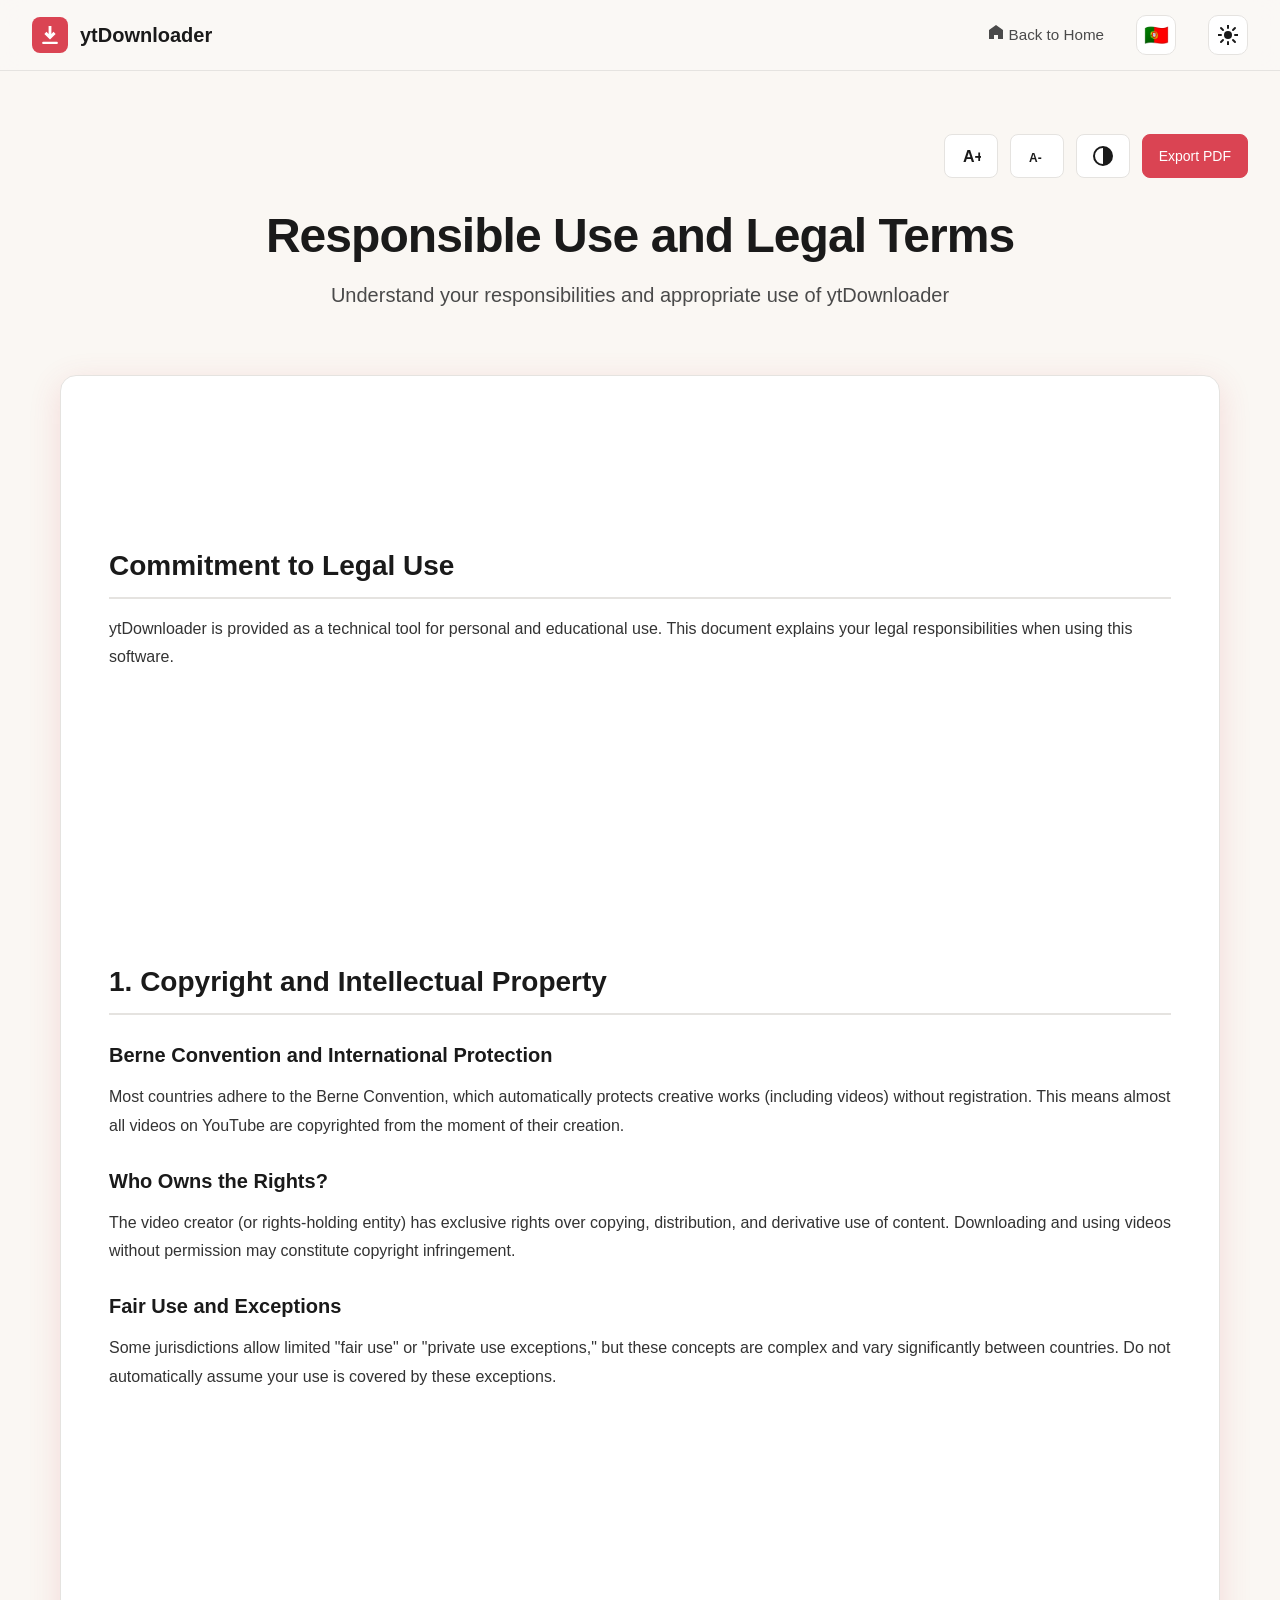
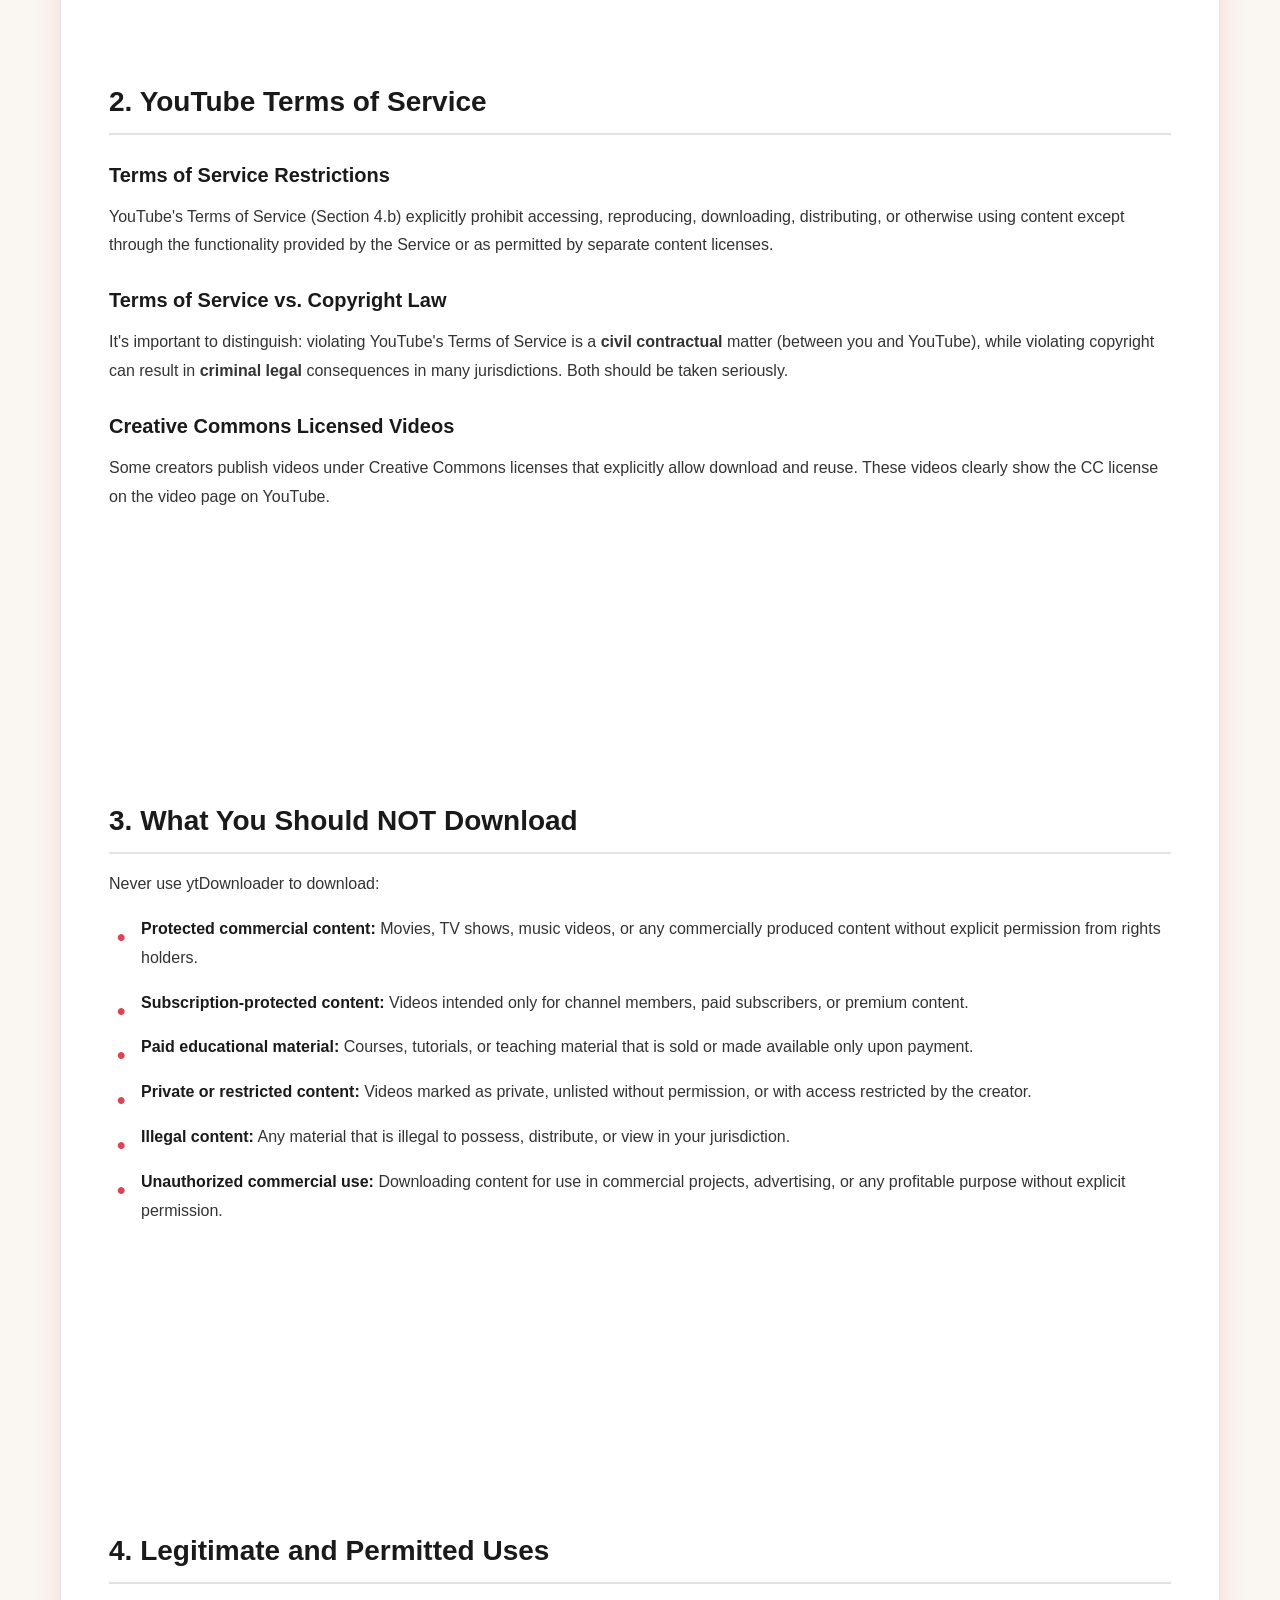
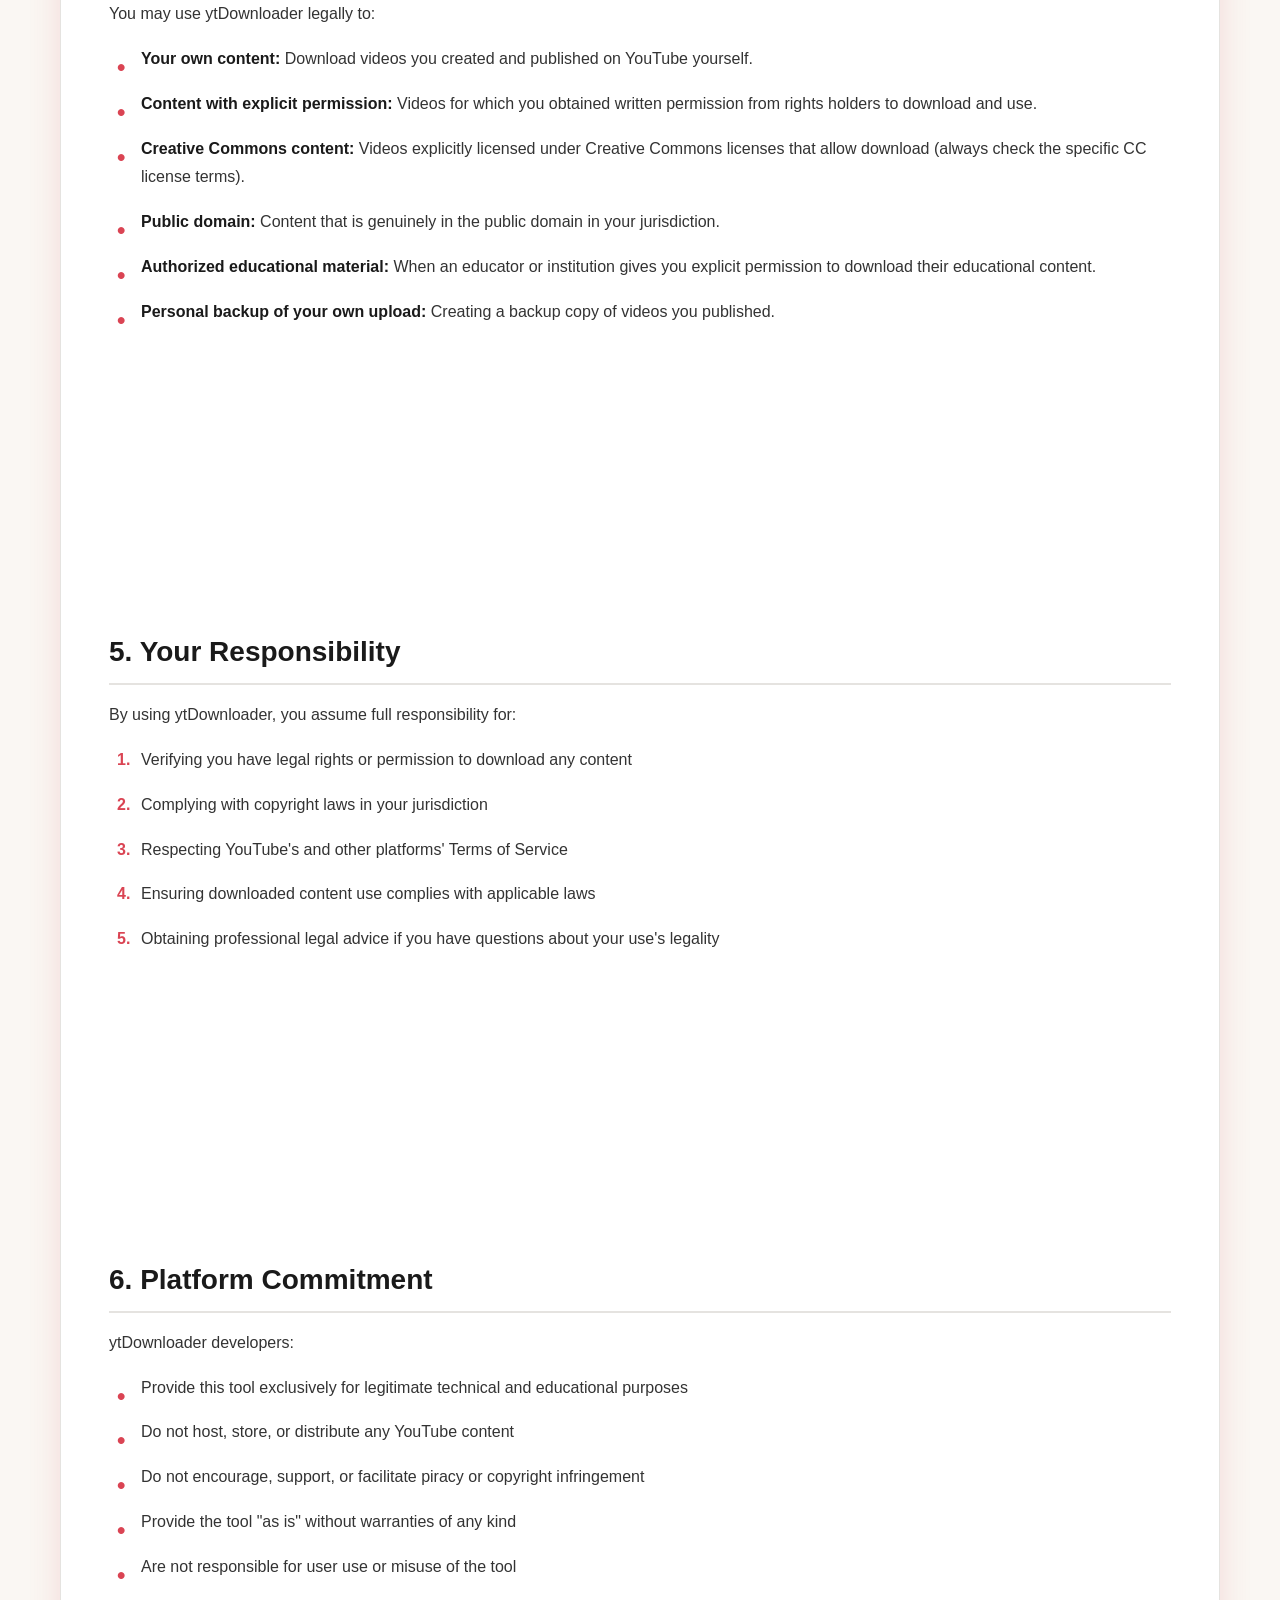
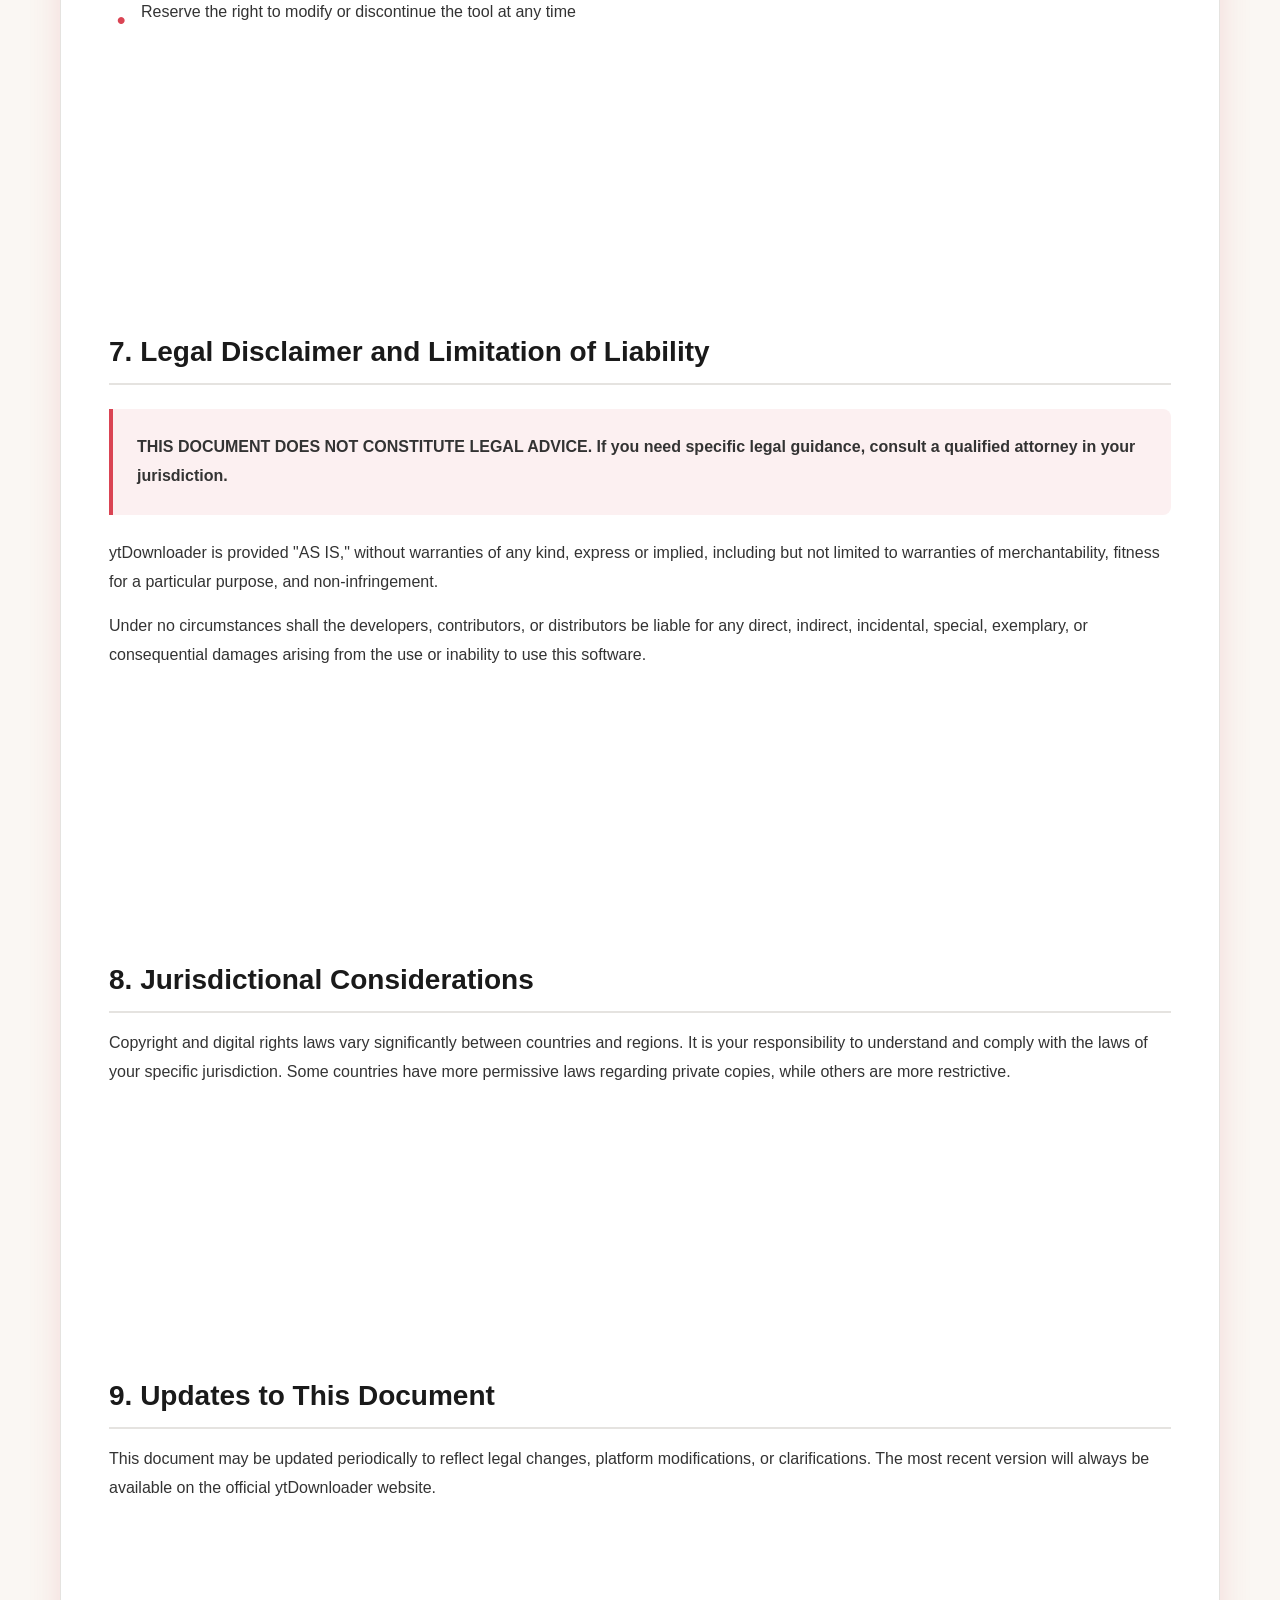
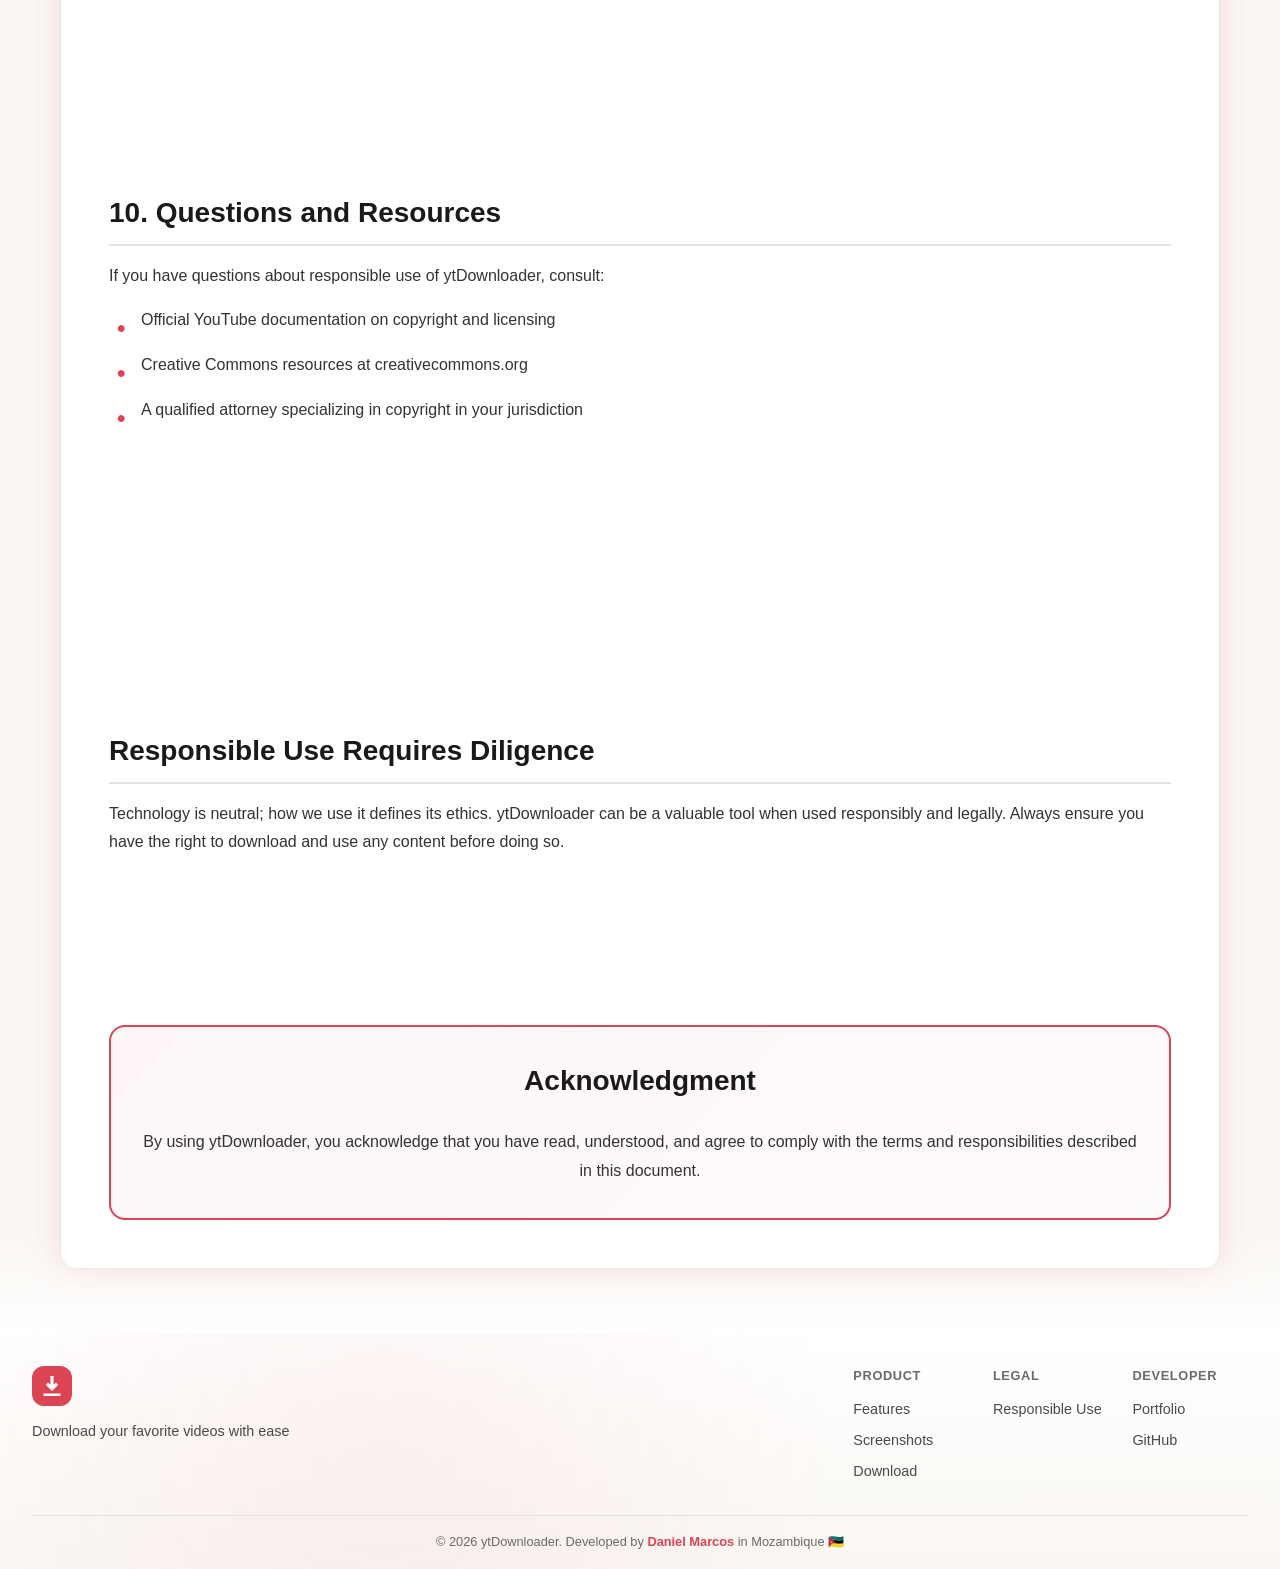
==== uso-responsavel/index.html @ a6e94d40 "Redesign legal page: move to directory structure, fix styling, and improve accessibility - Create us" ====
<!DOCTYPE html>
<html lang="pt-PT">
<head>
    <meta charset="UTF-8">
    <meta name="viewport" content="width=device-width, initial-scale=1.0">
    <title>Uso Responsável e Termos Legais - ytDownloader</title>
    <meta name="description" content="Compreenda as suas responsabilidades e o uso apropriado do ytDownloader">
    
    <!-- Open Graph -->
    <meta property="og:title" content="Uso Responsável - ytDownloader">
    <meta property="og:description" content="Diretrizes legais e éticas para uso responsável do ytDownloader">
    <meta property="og:url" content="https://youtubedownloader.danielpro.dev/uso-responsavel.html">
    <meta property="og:type" content="website">
    
    <!-- Favicon -->
    <link rel="icon" type="image/svg+xml" href="/assets/logo.svg">
    <link rel="alternate icon" href="/assets/favicon.ico">
    
    <link rel="stylesheet" href="/css/style.css">
    <link rel="stylesheet" href="/css/legal-page.css">
</head>
<body class="legal-page">
    <!-- Skip Link -->
    <a href="#main-content" class="skip-link" data-i18n="legal.page.skip">Saltar para o conteúdo principal</a>

    <!-- Navigation -->
    <nav class="nav">
        <div class="container">
            <div class="nav-content">
                <a href="/" class="logo">
                    <img src="/assets/logo.svg" alt="ytDownloader" class="logo-img">
                    <span class="logo-text">ytDownloader</span>
                </a>
                <div class="nav-links">
                    <a href="/" class="nav-link">
                        <svg width="16" height="16" viewBox="0 0 16 16" fill="currentColor" aria-hidden="true">
                            <path d="M8 1L1 6V15H6V11H10V15H15V6L8 1Z"/>
                        </svg>
                        <span data-i18n="legal.page.back">Voltar ao Início</span>
                    </a>
                    
                    <!-- Language Toggle -->
                    <button class="theme-toggle" id="langToggle" aria-label="Mudar idioma" data-i18n-aria="nav.lang.toggle">
                        <span class="lang-flag lang-flag-pt">🇵🇹</span>
                        <span class="lang-flag lang-flag-en" style="display:none;">🇬🇧</span>
                    </button>
                    
                    <!-- Theme Toggle -->
                    <button class="theme-toggle" id="themeToggle" aria-label="Alternar tema" data-i18n-aria="nav.theme.toggle">
                        <svg class="theme-icon theme-icon-light" width="20" height="20" viewBox="0 0 20 20" fill="currentColor" aria-hidden="true">
                            <circle cx="10" cy="10" r="4" fill="currentColor"/>
                            <line x1="10" y1="0" x2="10" y2="3" stroke="currentColor" stroke-width="2" stroke-linecap="round"/>
                            <line x1="10" y1="17" x2="10" y2="20" stroke="currentColor" stroke-width="2" stroke-linecap="round"/>
                            <line x1="0" y1="10" x2="3" y2="10" stroke="currentColor" stroke-width="2" stroke-linecap="round"/>
                            <line x1="17" y1="10" x2="20" y2="10" stroke="currentColor" stroke-width="2" stroke-linecap="round"/>
                            <line x1="3" y1="3" x2="5" y2="5" stroke="currentColor" stroke-width="2" stroke-linecap="round"/>
                            <line x1="15" y1="15" x2="17" y2="17" stroke="currentColor" stroke-width="2" stroke-linecap="round"/>
                            <line x1="3" y1="17" x2="5" y2="15" stroke="currentColor" stroke-width="2" stroke-linecap="round"/>
                            <line x1="15" y1="5" x2="17" y2="3" stroke="currentColor" stroke-width="2" stroke-linecap="round"/>
                        </svg>
                        <svg class="theme-icon theme-icon-dark" width="20" height="20" viewBox="0 0 20 20" fill="currentColor" aria-hidden="true">
                            <path d="M17 10.5C16 16 11 19 6 17C4 16 2.5 14.5 2 12.5C1 8.5 3.5 4.5 7.5 3C8.5 2.7 9 3.5 8.5 4.3C8 5.2 7.8 6.3 8 7.5C8.5 10.5 11 13 14 13.5C15.2 13.7 16.3 13.5 17.2 13C18 12.5 18.8 13 18.5 14C18.3 14.8 17.7 15.6 17 16.2"/>
                        </svg>
                    </button>
                </div>
            </div>
        </div>
    </nav>

    <!-- Main Content -->
    <main id="main-content" class="legal-content" tabindex="-1">
        <div class="container">
            <!-- Accessibility Controls -->
            <div class="accessibility-controls" role="toolbar" aria-label="Accessibility controls">
                <button id="increaseText" class="a11y-btn" aria-label="Aumentar tamanho do texto" data-i18n-aria="legal.page.increase.text" title="Aumentar texto">
                    <svg width="20" height="20" viewBox="0 0 20 20" fill="currentColor" aria-hidden="true">
                        <text x="2" y="16" font-size="16" font-weight="bold">A+</text>
                    </svg>
                </button>
                <button id="decreaseText" class="a11y-btn" aria-label="Diminuir tamanho do texto" data-i18n-aria="legal.page.decrease.text" title="Diminuir texto">
                    <svg width="20" height="20" viewBox="0 0 20 20" fill="currentColor" aria-hidden="true">
                        <text x="2" y="16" font-size="12" font-weight="bold">A-</text>
                    </svg>
                </button>
                <button id="highContrast" class="a11y-btn" aria-label="Alternar alto contraste" data-i18n-aria="legal.page.high.contrast" title="Alto contraste">
                    <svg width="20" height="20" viewBox="0 0 20 20" fill="currentColor" aria-hidden="true">
                        <circle cx="10" cy="10" r="9" fill="none" stroke="currentColor" stroke-width="2"/>
                        <path d="M10 1 A 9 9 0 0 1 10 19 Z" fill="currentColor"/>
                    </svg>
                </button>
                <button id="exportPdf" class="a11y-btn a11y-btn-primary" data-i18n="legal.page.export">
                    Exportar PDF
                </button>
            </div>

            <!-- Header -->
            <header class="legal-header">
                <h1 data-i18n="legal.page.title">Uso Responsável e Termos Legais</h1>
                <p class="legal-subtitle" data-i18n="legal.page.description">
                    Compreenda as suas responsabilidades e o uso apropriado do ytDownloader
                </p>
            </header>

            <!-- Document Content -->
            <article class="legal-article">
                <!-- Introduction -->
                <section class="legal-section" id="intro">
                    <h2 data-i18n="legal.page.intro.title">Compromisso com o Uso Legal</h2>
                    <p data-i18n="legal.page.intro.text">
                        O ytDownloader é fornecido como uma ferramenta técnica para uso pessoal e educacional. 
                        Este documento explica as suas responsabilidades legais ao utilizar este software.
                    </p>
                </section>

                <!-- 1. Copyright -->
                <section class="legal-section" id="copyright">
                    <h2 data-i18n="legal.page.copyright.title">1. Direitos de Autor e Propriedade Intelectual</h2>
                    
                    <h3 data-i18n="legal.page.copyright.berne.title">Convenção de Berna e Proteção Internacional</h3>
                    <p data-i18n="legal.page.copyright.berne.text">
                        A maioria dos países adere à Convenção de Berna, que protege automaticamente obras criativas 
                        (incluindo vídeos) sem necessidade de registo. Isto significa que quase todos os vídeos no 
                        YouTube estão protegidos por direitos de autor desde o momento da sua criação.
                    </p>
                    
                    <h3 data-i18n="legal.page.copyright.owner.title">Quem detém os direitos?</h3>
                    <p data-i18n="legal.page.copyright.owner.text">
                        O criador do vídeo (ou a entidade que detém os direitos) possui direitos exclusivos sobre 
                        cópia, distribuição e uso derivado do conteúdo. Descarregar e usar vídeos sem permissão 
                        pode constituir violação de direitos de autor.
                    </p>
                    
                    <h3 data-i18n="legal.page.copyright.fair.title">Uso Justo e Exceções</h3>
                    <p data-i18n="legal.page.copyright.fair.text">
                        Algumas jurisdições permitem "uso justo" ou "exceções de uso privado" limitadas, mas estes 
                        conceitos são complexos e variam significativamente entre países. Não assuma automaticamente 
                        que o seu uso está coberto por estas exceções.
                    </p>
                </section>

                <!-- 2. YouTube ToS -->
                <section class="legal-section" id="youtube-tos">
                    <h2 data-i18n="legal.page.youtube.title">2. Termos de Serviço do YouTube</h2>
                    
                    <h3 data-i18n="legal.page.youtube.tos.title">Restrições dos Termos de Serviço</h3>
                    <p data-i18n="legal.page.youtube.tos.text">
                        Os Termos de Serviço do YouTube (Secção 4.b) proíbem explicitamente o acesso, reprodução, 
                        download, distribuição ou qualquer outra forma de uso de conteúdo exceto através da 
                        funcionalidade fornecida pelo Serviço ou conforme permitido por licenças de conteúdo separadas.
                    </p>
                    
                    <h3 data-i18n="legal.page.youtube.vs.title">Termos de Serviço vs. Lei de Direitos de Autor</h3>
                    <p data-i18n="legal.page.youtube.vs.text" data-i18n-html>
                        É importante distinguir: violar os Termos de Serviço do YouTube é uma questão 
                        <strong>contratual civil</strong> (entre si e o YouTube), enquanto violar direitos de autor 
                        pode resultar em consequências <strong>legais criminais</strong> em muitas jurisdições. 
                        Ambos devem ser levados a sério.
                    </p>
                    
                    <h3 data-i18n="legal.page.youtube.cc.title">Vídeos com Licença Creative Commons</h3>
                    <p data-i18n="legal.page.youtube.cc.text">
                        Alguns criadores publicam vídeos sob licenças Creative Commons que explicitamente permitem 
                        download e reutilização. Estes vídeos mostram a licença CC claramente na página do vídeo no YouTube.
                    </p>
                </section>

                <!-- 3. Prohibited Uses -->
                <section class="legal-section" id="prohibited">
                    <h2 data-i18n="legal.page.prohibited.title">3. O Que NÃO Deve Descarregar</h2>
                    <p data-i18n="legal.page.prohibited.intro">Nunca utilize o ytDownloader para descarregar:</p>
                    
                    <ul class="legal-list">
                        <li data-i18n="legal.page.prohibited.1" data-i18n-html>
                            <strong>Conteúdo comercial protegido:</strong> Filmes, programas de TV, videoclipes musicais, 
                            ou qualquer conteúdo produzido comercialmente sem permissão explícita do detentor dos direitos.
                        </li>
                        <li data-i18n="legal.page.prohibited.2" data-i18n-html>
                            <strong>Conteúdo protegido por subscrição:</strong> Vídeos destinados apenas a membros de canais, 
                            subscritores pagos, ou conteúdo premium.
                        </li>
                        <li data-i18n="legal.page.prohibited.3" data-i18n-html>
                            <strong>Material educacional pago:</strong> Cursos, tutoriais, ou material de ensino que seja 
                            vendido ou disponibilizado apenas mediante pagamento.
                        </li>
                        <li data-i18n="legal.page.prohibited.4" data-i18n-html>
                            <strong>Conteúdo privado ou restrito:</strong> Vídeos marcados como privados, não listados 
                            sem permissão, ou com acesso restrito pelo criador.
                        </li>
                        <li data-i18n="legal.page.prohibited.5" data-i18n-html>
                            <strong>Conteúdo ilegal:</strong> Qualquer material que seja ilegal possuir, distribuir ou 
                            visualizar na sua jurisdição.
                        </li>
                        <li data-i18n="legal.page.prohibited.6" data-i18n-html>
                            <strong>Uso comercial não autorizado:</strong> Descarregar conteúdo para usar em projetos 
                            comerciais, publicidade ou qualquer finalidade lucrativa sem permissão explícita.
                        </li>
                    </ul>
                </section>

                <!-- 4. Permitted Uses -->
                <section class="legal-section" id="permitted">
                    <h2 data-i18n="legal.page.permitted.title">4. Usos Legítimos e Permitidos</h2>
                    <p data-i18n="legal.page.permitted.intro">Pode utilizar o ytDownloader legalmente para:</p>
                    
                    <ul class="legal-list">
                        <li data-i18n="legal.page.permitted.1" data-i18n-html>
                            <strong>O seu próprio conteúdo:</strong> Descarregar vídeos que você mesmo criou e 
                            publicou no YouTube.
                        </li>
                        <li data-i18n="legal.page.permitted.2" data-i18n-html>
                            <strong>Conteúdo com permissão explícita:</strong> Vídeos para os quais obteve permissão 
                            escrita do detentor dos direitos para descarregar e usar.
                        </li>
                        <li data-i18n="legal.page.permitted.3" data-i18n-html>
                            <strong>Conteúdo Creative Commons:</strong> Vídeos explicitamente licenciados sob licenças 
                            Creative Commons que permitem download (verifique sempre os termos específicos da licença CC).
                        </li>
                        <li data-i18n="legal.page.permitted.4" data-i18n-html>
                            <strong>Domínio público:</strong> Conteúdo que esteja genuinamente em domínio público 
                            na sua jurisdição.
                        </li>
                        <li data-i18n="legal.page.permitted.5" data-i18n-html>
                            <strong>Material educacional autorizado:</strong> Quando um educador ou instituição lhe dá 
                            permissão explícita para descarregar o seu conteúdo educacional.
                        </li>
                        <li data-i18n="legal.page.permitted.6" data-i18n-html>
                            <strong>Backup pessoal do seu próprio upload:</strong> Criar uma cópia de segurança dos 
                            vídeos que você publicou.
                        </li>
                    </ul>
                </section>

                <!-- 5. Responsibility -->
                <section class="legal-section" id="responsibility">
                    <h2 data-i18n="legal.page.responsibility.title">5. A Sua Responsabilidade</h2>
                    <p data-i18n="legal.page.responsibility.text">
                        Ao utilizar o ytDownloader, você assume total responsabilidade por:
                    </p>
                    
                    <ol class="legal-list">
                        <li data-i18n="legal.page.responsibility.1">
                            Verificar que tem direitos legais ou permissão para descarregar qualquer conteúdo
                        </li>
                        <li data-i18n="legal.page.responsibility.2">
                            Cumprir as leis de direitos de autor da sua jurisdição
                        </li>
                        <li data-i18n="legal.page.responsibility.3">
                            Respeitar os Termos de Serviço do YouTube e de outras plataformas
                        </li>
                        <li data-i18n="legal.page.responsibility.4">
                            Garantir que o uso do conteúdo descarregado está em conformidade com as leis aplicáveis
                        </li>
                        <li data-i18n="legal.page.responsibility.5">
                            Obter aconselhamento jurídico profissional se tiver dúvidas sobre a legalidade do seu uso
                        </li>
                    </ol>
                </section>

                <!-- 6. Platform Commitment -->
                <section class="legal-section" id="platform">
                    <h2 data-i18n="legal.page.platform.title">6. Compromisso da Plataforma</h2>
                    <p data-i18n="legal.page.platform.text">Os desenvolvedores do ytDownloader:</p>
                    
                    <ul class="legal-list">
                        <li data-i18n="legal.page.platform.1">
                            Fornecemos esta ferramenta exclusivamente para fins técnicos legítimos e educacionais
                        </li>
                        <li data-i18n="legal.page.platform.2">
                            Não hospedamos, armazenamos ou distribuímos qualquer conteúdo do YouTube
                        </li>
                        <li data-i18n="legal.page.platform.3">
                            Não encorajamos, apoiamos ou facilitamos a pirataria ou violação de direitos de autor
                        </li>
                        <li data-i18n="legal.page.platform.4">
                            Fornecemos a ferramenta "como está" sem garantias de qualquer tipo
                        </li>
                        <li data-i18n="legal.page.platform.5">
                            Não somos responsáveis pelo uso ou uso indevido da ferramenta pelos utilizadores
                        </li>
                        <li data-i18n="legal.page.platform.6">
                            Reservamo-nos o direito de modificar ou descontinuar a ferramenta a qualquer momento
                        </li>
                    </ul>
                </section>

                <!-- 7. Disclaimer -->
                <section class="legal-section" id="disclaimer">
                    <h2 data-i18n="legal.page.disclaimer.title">7. Aviso Legal e Limitação de Responsabilidade</h2>
                    
                    <div class="legal-warning">
                        <p data-i18n="legal.page.disclaimer.text">
                            ESTE DOCUMENTO NÃO CONSTITUI ACONSELHAMENTO JURÍDICO. Se precisa de orientação legal específica, 
                            consulte um advogado qualificado na sua jurisdição.
                        </p>
                    </div>
                    
                    <p data-i18n="legal.page.disclaimer.warranty">
                        O ytDownloader é fornecido "COMO ESTÁ", sem garantias de qualquer tipo, expressas ou implícitas, 
                        incluindo mas não limitado a garantias de comercialização, adequação a um fim específico e não violação.
                    </p>
                    
                    <p data-i18n="legal.page.disclaimer.liability">
                        Em nenhuma circunstância os desenvolvedores, contribuidores ou distribuidores serão responsáveis 
                        por quaisquer danos diretos, indiretos, incidentais, especiais, exemplares ou consequenciais 
                        decorrentes do uso ou incapacidade de usar este software.
                    </p>
                </section>

                <!-- 8. Jurisdiction -->
                <section class="legal-section" id="jurisdiction">
                    <h2 data-i18n="legal.page.jurisdiction.title">8. Considerações Jurisdicionais</h2>
                    <p data-i18n="legal.page.jurisdiction.text">
                        As leis de direitos de autor e direitos digitais variam significativamente entre países e regiões. 
                        É sua responsabilidade compreender e cumprir as leis da sua jurisdição específica. Alguns países 
                        têm leis mais permissivas sobre cópias privadas, enquanto outros são mais restritivos.
                    </p>
                </section>

                <!-- 9. Updates -->
                <section class="legal-section" id="updates">
                    <h2 data-i18n="legal.page.updates.title">9. Atualizações deste Documento</h2>
                    <p data-i18n="legal.page.updates.text">
                        Este documento pode ser atualizado periodicamente para refletir mudanças legais, alterações de 
                        plataforma ou esclarecimentos. A versão mais recente estará sempre disponível no website oficial 
                        do ytDownloader.
                    </p>
                </section>

                <!-- 10. Resources -->
                <section class="legal-section" id="resources">
                    <h2 data-i18n="legal.page.contact.title">10. Perguntas e Recursos</h2>
                    <p data-i18n="legal.page.contact.text">
                        Se tiver questões sobre o uso responsável do ytDownloader, consulte:
                    </p>
                    
                    <ul class="legal-list">
                        <li data-i18n="legal.page.contact.1">
                            A documentação oficial do YouTube sobre direitos de autor e licenciamento
                        </li>
                        <li data-i18n="legal.page.contact.2">
                            Recursos sobre Creative Commons em creativecommons.org
                        </li>
                        <li data-i18n="legal.page.contact.3">
                            Um advogado qualificado especializado em direitos de autor na sua jurisdição
                        </li>
                    </ul>
                </section>

                <!-- Conclusion -->
                <section class="legal-section" id="conclusion">
                    <h2 data-i18n="legal.page.final.title">Uso Responsável Requer Diligência</h2>
                    <p data-i18n="legal.page.final.text">
                        A tecnologia é neutra; o uso que fazemos dela define a sua ética. O ytDownloader pode ser uma 
                        ferramenta valiosa quando usado de forma responsável e legal. Assegure-se sempre de que tem o 
                        direito de descarregar e usar qualquer conteúdo antes de o fazer.
                    </p>
                </section>

                <!-- Acknowledgment -->
                <section class="legal-section legal-acknowledgment" id="acknowledgment">
                    <h2 data-i18n="legal.page.acknowledgment.title">Reconhecimento</h2>
                    <p data-i18n="legal.page.acknowledgment.text">
                        Ao utilizar o ytDownloader, você reconhece que leu, compreendeu e concorda em cumprir os termos 
                        e responsabilidades descritos neste documento.
                    </p>
                </section>
            </article>
        </div>
    </main>

    <!-- Footer -->
    <footer class="footer">
        <div class="container">
            <div class="footer-content">
                <div class="footer-brand">
                    <img src="/assets/logo.svg" alt="ytDownloader" class="footer-logo">
                    <p class="footer-tagline" data-i18n="footer.tagline">
                        Descarregue os seus vídeos favoritos com facilidade
                    </p>
                </div>
                
                <div class="footer-links">
                    <div class="footer-column">
                        <h4 data-i18n="footer.product">Produto</h4>
                        <a href="/#features" data-i18n="footer.product.features">Funcionalidades</a>
                        <a href="/#screenshots" data-i18n="footer.product.screenshots">Capturas de Ecrã</a>
                        <a href="/#download" data-i18n="footer.product.download">Descarregar</a>
                    </div>
                    
                    <div class="footer-column">
                        <h4 data-i18n="footer.legal">Legal</h4>
                        <a href="/uso-responsavel" data-i18n="footer.legal.responsible">Uso Responsável</a>
                    </div>
                    
                    <div class="footer-column">
                        <h4 data-i18n="footer.developer">Desenvolvedor</h4>
                        <a href="https://danielpro.dev" target="_blank" rel="noopener" data-i18n="footer.developer.portfolio">Portfólio</a>
                        <a href="https://github.com/danielpro4" target="_blank" rel="noopener" data-i18n="footer.developer.github">GitHub</a>
                    </div>
                </div>
            </div>
            
            <div class="footer-legal">
                <p class="footer-copyright" data-i18n="footer.copyright" data-i18n-html>
                    © 2026 ytDownloader. Desenvolvido por <a href="https://danielpro.dev" target="_blank" rel="noopener" class="footer-link">Daniel Marcos</a> em Moçambique 🇲🇿
                </p>
            </div>
        </div>
    </footer>

    <script src="/js/i18n.js"></script>
    <script src="/js/script.js"></script>
    <script src="/js/legal-page.js"></script>
</body>
</html>
---- css/style.css ----
/* Reset & Base */
* {
    margin: 0;
    padding: 0;
    box-sizing: border-box;
}

:root {
    --color-primary: #DA4453;
    --color-primary-dark: #bf3a48;
    --color-primary-light: #ff5a6e;
    --color-bg: #0f0f0f;
    --color-surface: #1a1a1a;
    --color-surface-light: #242424;
    --color-text: #ffffff;
    --color-text-secondary: #b0b0b0;
    --color-text-tertiary: #707070;
    --color-border: #2a2a2a;
    --color-success: #4ade80;
    
    --accent-red: #DA4453;
    --accent-coral: #FF6B6B;
    --accent-violet: #9b59b6;
    --accent-teal: #1abc9c;
    --accent-amber: #f39c12;
    --accent-blue: #3498db;
    
    --font-sans: -apple-system, BlinkMacSystemFont, 'Segoe UI', 'Roboto', 'Helvetica Neue', Arial, sans-serif;
    
    --shadow-sm: 0 2px 8px rgba(0, 0, 0, 0.1);
    --shadow-md: 0 4px 16px rgba(0, 0, 0, 0.2);
    --shadow-lg: 0 8px 32px rgba(0, 0, 0, 0.3);
    --shadow-xl: 0 16px 64px rgba(0, 0, 0, 0.4);
    
    --border-radius: 12px;
    --border-radius-lg: 16px;
    --border-radius-xl: 24px;
    
    --transition-fast: 0.15s ease;
    --transition-base: 0.3s ease;
    --transition-slow: 0.5s ease;
}

/* Light Theme */
[data-theme="light"] {
    --color-bg: #faf7f3;
    --color-surface: #ffffff;
    --color-surface-light: #f5f2ee;
    --color-text: #1a1a1a;
    --color-text-secondary: #4a4a4a;
    --color-text-tertiary: #6a6a6a;
    --color-border: #e5e3e0;
    
    --shadow-sm: 0 2px 8px rgba(218, 68, 83, 0.08);
    --shadow-md: 0 4px 16px rgba(218, 68, 83, 0.12);
    --shadow-lg: 0 8px 32px rgba(218, 68, 83, 0.16);
    --shadow-xl: 0 16px 64px rgba(218, 68, 83, 0.2);
}

html {
    scroll-behavior: smooth;
}

body {
    font-family: var(--font-sans);
    background: var(--color-bg);
    color: var(--color-text);
    line-height: 1.6;
    overflow-x: hidden;
    -webkit-font-smoothing: antialiased;
    -moz-osx-font-smoothing: grayscale;
}

.container {
    max-width: 1280px;
    margin: 0 auto;
    padding: 0 2rem;
}

/* Navigation */
.nav {
    position: fixed;
    top: 0;
    left: 0;
    right: 0;
    z-index: 1000;
    background: rgba(15, 15, 15, 0.8);
    backdrop-filter: blur(12px);
    border-bottom: 1px solid var(--color-border);
    transition: all var(--transition-base);
}

[data-theme="light"] .nav {
    background: rgba(250, 248, 245, 0.9);
}

.nav-content {
    display: flex;
    align-items: center;
    justify-content: space-between;
    height: 70px;
}

.logo {
    display: flex;
    align-items: center;
    gap: 0.75rem;
    text-decoration: none;
    color: var(--color-text);
    font-weight: 600;
    font-size: 1.25rem;
    transition: opacity var(--transition-fast);
}

.logo:hover {
    opacity: 0.8;
}

.logo-img {
    width: 36px;
    height: 36px;
    border-radius: 8px;
}

.nav-links {
    display: flex;
    align-items: center;
    gap: 2rem;
}

.nav-link {
    color: var(--color-text-secondary);
    text-decoration: none;
    font-weight: 500;
    font-size: 0.95rem;
    transition: color var(--transition-fast);
    position: relative;
}

.nav-link::after {
    content: '';
    position: absolute;
    bottom: -4px;
    left: 0;
    right: 0;
    height: 2px;
    background: var(--color-primary);
    transform: scaleX(0);
    transition: transform var(--transition-base);
}

.nav-link:hover {
    color: var(--color-text);
}

.nav-link:hover::after {
    transform: scaleX(1);
}

.nav-link-cta {
    background: var(--color-primary);
    color: white;
    padding: 0.5rem 1.25rem;
    border-radius: 8px;
    transition: all var(--transition-fast);
}

.nav-link-cta::after {
    display: none;
}

.nav-link-cta:hover {
    background: var(--color-primary-light);
    transform: translateY(-1px);
    box-shadow: 0 4px 12px rgba(218, 68, 83, 0.4);
}

/* Theme Toggle */
.theme-toggle {
    position: relative;
    display: flex;
    align-items: center;
    justify-content: center;
    width: 40px;
    height: 40px;
    border-radius: 10px;
    background: var(--color-surface);
    border: 1px solid var(--color-border);
    color: var(--color-text);
    cursor: pointer;
    transition: all var(--transition-base);
    position: relative;
    overflow: hidden;
}

.theme-toggle:hover {
    background: var(--color-surface-light);
    border-color: var(--color-primary);
    transform: scale(1.05);
}

.theme-toggle:active {
    transform: scale(0.95);
}

.theme-icon {
    position: absolute;
    transition: all var(--transition-base);
}

.theme-icon-light {
    opacity: 0;
    transform: rotate(90deg) scale(0);
}

.theme-icon-dark {
    opacity: 1;
    transform: rotate(0deg) scale(1);
}

[data-theme="light"] .theme-icon-light {
    opacity: 1;
    transform: rotate(0deg) scale(1);
}

[data-theme="light"] .theme-icon-dark {
    opacity: 0;
    transform: rotate(-90deg) scale(0);
}

/* Hero Section */
.hero {
    position: relative;
    padding: 140px 0 120px;
    overflow: hidden;
}

.hero::before,
.hero::after {
    display: none;
}

.hero::after {
    content: '';
    position: absolute;
    bottom: -1px;
    left: 0;
    right: 0;
    height: 200px;
    background: linear-gradient(to top, var(--color-surface), transparent);
    pointer-events: none;
    z-index: 1;
    display: block;
}

[data-theme="light"] .hero::after {
    background: linear-gradient(to top, var(--color-surface-light), transparent);
}

.hero-bg {
    position: absolute;
    inset: 0;
    background: 
        radial-gradient(circle at 20% 30%, rgba(218, 68, 83, 0.14) 0%, transparent 50%),
        radial-gradient(circle at 80% 70%, rgba(138, 43, 226, 0.09) 0%, transparent 50%),
        radial-gradient(circle at 40% 80%, rgba(30, 144, 255, 0.08) 0%, transparent 50%),
        linear-gradient(180deg, transparent 0%, rgba(218, 68, 83, 0.10) 100%);
    animation: heroGradient 20s ease infinite;
    pointer-events: none;
}

[data-theme="light"] .hero-bg {
    background: 
        radial-gradient(circle at 20% 30%, rgba(218, 68, 83, 0.10) 0%, transparent 50%),
        radial-gradient(circle at 80% 70%, rgba(138, 43, 226, 0.06) 0%, transparent 50%),
        radial-gradient(circle at 40% 80%, rgba(30, 144, 255, 0.05) 0%, transparent 50%),
        linear-gradient(180deg, rgba(255, 255, 255, 0.5) 0%, transparent 100%);
}

@keyframes heroGradient {
    0%, 100% { opacity: 0.7; transform: scale(1) rotate(0deg); }
    50% { opacity: 0.9; transform: scale(1.1) rotate(2deg); }
}

.hero .container {
    display: grid;
    grid-template-columns: 1fr 1fr;
    gap: 4rem;
    align-items: center;
    position: relative;
    z-index: 1;
}

.hero-content {
    animation: fadeInUp 0.8s ease;
}

@keyframes fadeInUp {
    from {
        opacity: 0;
        transform: translateY(30px);
    }
    to {
        opacity: 1;
        transform: translateY(0);
    }
}

.hero-badge {
    display: inline-flex;
    align-items: center;
    gap: 0.5rem;
    background: var(--color-surface);
    border: 1px solid var(--color-border);
    padding: 0.5rem 1rem;
    border-radius: 100px;
    font-size: 0.875rem;
    color: var(--color-text-secondary);
    margin-bottom: 1.5rem;
    animation: fadeInUp 0.8s ease 0.1s backwards;
}

.hero-badge svg {
    color: var(--color-primary);
}

.hero-title {
    font-size: 3.5rem;
    font-weight: 700;
    line-height: 1.1;
    margin-bottom: 1.5rem;
    letter-spacing: -0.02em;
    animation: fadeInUp 0.8s ease 0.2s backwards;
}

.hero-title-accent {
    display: block;
    background: linear-gradient(135deg, var(--color-primary) 0%, var(--color-primary-light) 100%);
    -webkit-background-clip: text;
    -webkit-text-fill-color: transparent;
    background-clip: text;
}

.hero-description {
    font-size: 1.25rem;
    color: var(--color-text-secondary);
    margin-bottom: 2rem;
    line-height: 1.7;
    animation: fadeInUp 0.8s ease 0.3s backwards;
}

.hero-ctas {
    display: flex;
    gap: 1rem;
    margin-bottom: 2rem;
    animation: fadeInUp 0.8s ease 0.4s backwards;
}

.btn {
    display: inline-flex;
    align-items: center;
    justify-content: center;
    gap: 0.5rem;
    padding: 0.875rem 1.75rem;
    font-size: 1rem;
    font-weight: 600;
    text-decoration: none;
    border-radius: var(--border-radius);
    transition: all var(--transition-base);
    cursor: pointer;
    border: none;
    font-family: var(--font-sans);
}

.btn-primary {
    background: var(--color-primary);
    color: white;
    box-shadow: 0 4px 16px rgba(218, 68, 83, 0.3);
}

.btn-primary:hover {
    background: var(--color-primary-light);
    transform: translateY(-2px);
    box-shadow: 0 8px 24px rgba(218, 68, 83, 0.4);
}

.btn-primary:active {
    transform: translateY(0);
}

.btn-secondary {
    background: var(--color-surface);
    color: var(--color-text);
    border: 1px solid var(--color-border);
}

.btn-secondary:hover {
    background: var(--color-surface-light);
    border-color: var(--color-primary);
}

.btn-large {
    padding: 1.125rem 2.25rem;
    font-size: 1.125rem;
}

.hero-info {
    display: flex;
    align-items: center;
    gap: 0.5rem;
    color: var(--color-text-tertiary);
    font-size: 0.9rem;
    animation: fadeInUp 0.8s ease 0.5s backwards;
}

.hero-info svg {
    color: var(--color-primary);
}

.hero-visual {
    position: relative;
    height: 500px;
    animation: fadeInUp 0.8s ease 0.3s backwards;
}

.hero-card {
    position: absolute;
    border-radius: var(--border-radius-lg);
    overflow: hidden;
    box-shadow: var(--shadow-xl);
    border: 1px solid var(--color-border);
    transition: transform var(--transition-slow);
}

.hero-card img {
    width: 100%;
    height: 100%;
    object-fit: cover;
    display: block;
}

.hero-card-1 {
    width: 70%;
    top: 0;
    right: 0;
    z-index: 2;
    animation: float 6s ease-in-out infinite;
}

.hero-card-2 {
    width: 65%;
    bottom: 0;
    left: 0;
    z-index: 1;
    animation: float 6s ease-in-out 3s infinite;
}

@keyframes float {
    0%, 100% { transform: translateY(0); }
    50% { transform: translateY(-20px); }
}

.hero-card:hover {
    transform: scale(1.05);
    z-index: 3;
}

/* Section Styles */
section {
    padding: 120px 0;
    position: relative;
}

section::before,
section::after {
    content: '';
    position: absolute;
    left: 0;
    right: 0;
    height: 200px;
    pointer-events: none;
    z-index: 0;
}

section::before {
    top: 0;
}

section::after {
    bottom: 0;
}

.section-header {
    text-align: center;
    max-width: 700px;
    margin: 0 auto 4rem;
    position: relative;
    z-index: 2;
}

.section-title {
    font-size: 2.75rem;
    font-weight: 700;
    margin-bottom: 1rem;
    letter-spacing: -0.02em;
}

.section-description {
    font-size: 1.25rem;
    color: var(--color-text-secondary);
}

/* Features Section */
.features {
    position: relative;
    background: linear-gradient(to bottom, 
        transparent 0%, 
        var(--color-surface) 15%, 
        var(--color-surface) 85%, 
        transparent 100%);
}

.features::before {
    content: '';
    position: absolute;
    inset: 0;
    background: 
        radial-gradient(circle at 70% 20%, rgba(218, 68, 83, 0.13) 0%, transparent 40%),
        radial-gradient(circle at 30% 80%, rgba(255, 90, 110, 0.11) 0%, transparent 40%);
    pointer-events: none;
    opacity: 0.7;
    z-index: 0;
}

.features::after {
    display: none;
}

[data-theme="light"] .features {
    background: linear-gradient(to bottom, 
        transparent 0%, 
        var(--color-surface-light) 15%, 
        var(--color-surface-light) 85%, 
        transparent 100%);
}

[data-theme="light"] .features::before {
    background: 
        radial-gradient(circle at 70% 20%, rgba(218, 68, 83, 0.06) 0%, transparent 40%),
        radial-gradient(circle at 30% 80%, rgba(255, 90, 110, 0.05) 0%, transparent 40%);
}

.features-grid {
    display: grid;
    grid-template-columns: repeat(3, 1fr);
    gap: 2rem;
    position: relative;
    z-index: 2;
}

.feature-card {
    background: var(--color-surface);
    border: 1px solid var(--color-border);
    padding: 2rem;
    border-radius: var(--border-radius-lg);
    transition: all var(--transition-base);
    opacity: 0;
    transform: translateY(30px);
    transform-style: preserve-3d;
    position: relative;
}

.feature-card[data-scroll-reveal].revealed {
    opacity: 1;
    transform: translateY(0);
}

.feature-card:hover {
    transform: translateY(-8px);
    box-shadow: 0 12px 32px rgba(218, 68, 83, 0.2);
}

/* Unique hover colors for each feature card */
.feature-card-hero:hover {
    border-color: var(--accent-red);
    box-shadow: 0 12px 32px rgba(218, 68, 83, 0.4);
}

.feature-card:nth-child(2):hover {
    border-color: var(--accent-coral);
    box-shadow: 0 12px 32px rgba(255, 107, 107, 0.3);
}

.feature-card:nth-child(2):hover .feature-icon {
    background: linear-gradient(135deg, var(--accent-coral), #ff8787);
}

.feature-card:nth-child(3):hover {
    border-color: var(--accent-violet);
    box-shadow: 0 12px 32px rgba(155, 89, 182, 0.3);
}

.feature-card:nth-child(3):hover .feature-icon {
    background: linear-gradient(135deg, var(--accent-violet), #b57edc);
}

.feature-card:nth-child(4):hover {
    border-color: var(--accent-teal);
    box-shadow: 0 12px 32px rgba(26, 188, 156, 0.3);
}

.feature-card:nth-child(4):hover .feature-icon {
    background: linear-gradient(135deg, var(--accent-teal), #16a085);
}

.feature-card:nth-child(5):hover {
    border-color: var(--accent-amber);
    box-shadow: 0 12px 32px rgba(243, 156, 18, 0.3);
}

.feature-card:nth-child(5):hover .feature-icon {
    background: linear-gradient(135deg, var(--accent-amber), #e67e22);
}

.feature-card:nth-child(6):hover {
    border-color: var(--accent-blue);
    box-shadow: 0 12px 32px rgba(52, 152, 219, 0.3);
}

.feature-card:nth-child(6):hover .feature-icon {
    background: linear-gradient(135deg, var(--accent-blue), #5dade2);
}

/* Hero Feature Card - Deteção Automática */
.feature-card-hero {
    grid-column: span 2;
    background: linear-gradient(135deg, var(--color-surface) 0%, rgba(218, 68, 83, 0.05) 100%);
    border: 2px solid var(--color-primary);
    box-shadow: 0 0 40px rgba(218, 68, 83, 0.3), inset 0 0 60px rgba(218, 68, 83, 0.1);
}


.feature-badge {
    position: absolute;
    top: 1.5rem;
    right: 1.5rem;
    background: var(--color-primary);
    color: white;
    padding: 0.5rem 1rem;
    border-radius: 20px;
    font-size: 0.875rem;
    font-weight: 600;
    box-shadow: 0 4px 15px rgba(218, 68, 83, 0.4);
}

.feature-icon {
    width: 56px;
    height: 56px;
    background: linear-gradient(135deg, var(--color-primary), var(--color-primary-light));
    border-radius: var(--border-radius);
    display: flex;
    align-items: center;
    justify-content: center;
    margin-bottom: 1.5rem;
    color: white;
    transition: all var(--transition-slow);
    position: relative;
    box-shadow: 0 4px 20px rgba(218, 68, 83, 0.3);
}

.feature-icon::before {
    content: '';
    position: absolute;
    inset: -4px;
    background: linear-gradient(135deg, var(--color-primary), var(--color-primary-light));
    border-radius: var(--border-radius);
    opacity: 0;
    filter: blur(12px);
    transition: opacity var(--transition-base);
}

.feature-icon-hero {
    width: 72px;
    height: 72px;
    box-shadow: 0 10px 40px rgba(218, 68, 83, 0.4);
}

.feature-card:hover .feature-icon {
    transform: scale(1.05);
    box-shadow: 0 8px 32px rgba(218, 68, 83, 0.5);
}

.feature-title {
    font-size: 1.25rem;
    font-weight: 600;
    margin-bottom: 0.75rem;
}

.feature-card-hero .feature-title {
    font-size: 1.75rem;
    background: linear-gradient(135deg, var(--color-text) 0%, var(--color-primary-light) 100%);
    -webkit-background-clip: text;
    -webkit-text-fill-color: transparent;
    background-clip: text;
}

.feature-description {
    color: var(--color-text-secondary);
    line-height: 1.7;
}

.feature-card-hero .feature-description {
    font-size: 1.125rem;
}

/* Screenshots Section */
.screenshots {
    position: relative;
    background: 
        radial-gradient(circle at 20% 30%, rgba(52, 152, 219, 0.10) 0%, transparent 50%),
        radial-gradient(circle at 80% 70%, rgba(155, 89, 182, 0.09) 0%, transparent 50%),
        var(--color-bg);
}

.screenshots::before {
    top: 0;
    background: linear-gradient(to bottom, var(--color-surface), transparent);
    z-index: 0;
}

.screenshots::after {
    bottom: 0;
    background: linear-gradient(to top, var(--color-surface), transparent);
    z-index: 0;
}

[data-theme="light"] .screenshots {
    background: 
        radial-gradient(circle at 20% 30%, rgba(52, 152, 219, 0.07) 0%, transparent 50%),
        radial-gradient(circle at 80% 70%, rgba(155, 89, 182, 0.07) 0%, transparent 50%),
        linear-gradient(to bottom, #fdfcfb 0%, #faf7f3 50%, #fdfcfb 100%);
}

[data-theme="light"] .screenshots::before {
    background: linear-gradient(to bottom, var(--color-surface-light), transparent);
}

[data-theme="light"] .screenshots::after {
    background: linear-gradient(to top, var(--color-surface), transparent);
}

.screenshots-grid {
    display: grid;
    grid-template-columns: repeat(3, 1fr);
    gap: 2rem;
    position: relative;
    z-index: 2;
}

.screenshot-item {
    opacity: 0;
    transform: translateY(30px);
    transition: all var(--transition-slow);
}

.screenshot-item[data-scroll-reveal].revealed {
    opacity: 1;
    transform: translateY(0);
}

.screenshot-item img {
    width: 100%;
    border-radius: var(--border-radius-lg);
    border: 1px solid var(--color-border);
    box-shadow: var(--shadow-lg);
    transition: all var(--transition-base);
    margin-bottom: 1rem;
}

.screenshot-item:hover img {
    transform: translateY(-8px);
    box-shadow: var(--shadow-xl);
}

.screenshot-caption h4 {
    font-size: 1.125rem;
    font-weight: 600;
    margin-bottom: 0.5rem;
}

.screenshot-caption p {
    color: var(--color-text-secondary);
    font-size: 0.95rem;
}

/* Download Section */
.download-section {
    position: relative;
    background: linear-gradient(to bottom,
        var(--color-bg) 0%,
        var(--color-surface) 20%,
        var(--color-surface) 80%,
        var(--color-bg) 100%);
}

.download-section::before {
    content: '';
    position: absolute;
    inset: 0;
    background: 
        radial-gradient(circle at 50% 50%, rgba(218, 68, 83, 0.14) 0%, transparent 60%),
        radial-gradient(circle at 20% 80%, rgba(138, 43, 226, 0.08) 0%, transparent 50%);
    pointer-events: none;
    z-index: 0;
}

.download-section::after {
    display: none;
}

[data-theme="light"] .download-section {
    background: linear-gradient(to bottom,
        #faf7f3 0%,
        var(--color-surface) 20%,
        var(--color-surface) 80%,
        #faf7f3 100%);
}

[data-theme="light"] .download-section::before {
    background: 
        radial-gradient(circle at 50% 50%, rgba(218, 68, 83, 0.08) 0%, transparent 60%),
        radial-gradient(circle at 20% 80%, rgba(138, 43, 226, 0.05) 0%, transparent 50%);
}

.download-card {
    background: var(--color-surface);
    border: 1px solid var(--color-border);
    border-radius: var(--border-radius-xl);
    padding: 4rem;
    text-align: center;
    box-shadow: var(--shadow-xl);
    position: relative;
    z-index: 2;
}

.download-icon {
    width: 80px;
    height: 80px;
    margin: 0 auto 2rem;
    animation: pulse 2s ease-in-out infinite;
}

@keyframes pulse {
    0%, 100% { transform: scale(1); }
    50% { transform: scale(1.05); }
}

.download-icon img {
    width: 100%;
    height: 100%;
}

.download-title {
    font-size: 2.5rem;
    font-weight: 700;
    margin-bottom: 1rem;
}

.download-description {
    font-size: 1.25rem;
    color: var(--color-text-secondary);
    margin-bottom: 2.5rem;
    max-width: 600px;
    margin-left: auto;
    margin-right: auto;
}

.download-specs {
    display: flex;
    justify-content: center;
    gap: 2rem;
    margin-top: 2rem;
}

.spec {
    display: flex;
    align-items: center;
    gap: 0.5rem;
    color: var(--color-text-secondary);
    font-size: 0.9rem;
}

.spec svg {
    color: var(--color-primary);
}

/* Legal Section - Homepage only */
#legal.legal-section {
    position: relative;
    background: 
        radial-gradient(circle at 40% 20%, rgba(243, 156, 18, 0.11) 0%, transparent 50%),
        radial-gradient(circle at 60% 80%, rgba(26, 188, 156, 0.10) 0%, transparent 50%),
        var(--color-bg);
    padding: 120px 0;
}

#legal.legal-section::before {
    top: 0;
    background: linear-gradient(to bottom, var(--color-surface), transparent);
    z-index: 0;
}

#legal.legal-section::after {
    bottom: 0;
    background: linear-gradient(to top, var(--color-surface), transparent);
    z-index: 0;
}

[data-theme="light"] #legal.legal-section {
    background: 
        radial-gradient(circle at 40% 20%, rgba(243, 156, 18, 0.08) 0%, transparent 50%),
        radial-gradient(circle at 60% 80%, rgba(26, 188, 156, 0.07) 0%, transparent 50%),
        linear-gradient(to bottom, #fdfcfb 0%, #f9f6f2 50%, #fdfcfb 100%);
}

[data-theme="light"] #legal.legal-section::before {
    background: linear-gradient(to bottom, var(--color-surface), transparent);
}

[data-theme="light"] #legal.legal-section::after {
    background: linear-gradient(to top, #ffffff, transparent);
}

.legal-grid {
    display: grid;
    grid-template-columns: repeat(2, 1fr);
    gap: 2rem;
    margin-bottom: 2rem;
    position: relative;
    z-index: 2;
}

.legal-card {
    background: var(--color-surface);
    border: 1px solid var(--color-border);
    border-radius: var(--border-radius-lg);
    padding: 2rem;
    transition: all var(--transition-base);
    transform-style: preserve-3d;
    opacity: 0;
    transform: translateY(30px);
}

.legal-card[data-scroll-reveal].revealed {
    opacity: 1;
    transform: translateY(0);
}

.legal-card:hover {
    transform: translateY(-8px);
    box-shadow: 0 15px 40px rgba(0, 0, 0, 0.3);
    border-color: var(--color-primary);
}

.legal-icon {
    width: 64px;
    height: 64px;
    margin-bottom: 1.5rem;
    display: flex;
    align-items: center;
    justify-content: center;
    color: var(--color-primary);
    transition: all var(--transition-base);
}

.legal-icon svg {
    width: 100%;
    height: 100%;
    filter: drop-shadow(0 4px 12px rgba(218, 68, 83, 0.3));
    transition: all var(--transition-base);
}

.legal-card:hover .legal-icon {
    transform: scale(1.05);
}

.legal-card:hover .legal-icon svg {
    filter: drop-shadow(0 8px 24px rgba(218, 68, 83, 0.5));
}

.legal-title {
    font-size: 1.25rem;
    font-weight: 600;
    margin-bottom: 1rem;
    color: var(--color-text);
}

.legal-text {
    color: var(--color-text-secondary);
    line-height: 1.7;
}

.legal-list {
    list-style: none;
    padding-left: 0;
}

.legal-list li {
    padding-left: 1.5rem;
    position: relative;
    margin-bottom: 0.75rem;
}

.legal-list li::before {
    content: '•';
    color: var(--color-primary);
    font-weight: bold;
    position: absolute;
    left: 0;
}

.legal-disclaimer {
    background: rgba(218, 68, 83, 0.08);
    border-left: 3px solid var(--color-primary);
    padding: 1rem 1.5rem;
    text-align: center;
    color: var(--color-text-secondary);
    font-size: 0.9rem;
    line-height: 1.6;
    opacity: 0;
    transform: translateY(30px);
    transition: all var(--transition-base);
    position: relative;
    z-index: 2;
}

.legal-disclaimer[data-scroll-reveal].revealed {
    opacity: 1;
    transform: translateY(0);
}

.legal-disclaimer strong {
    color: var(--color-primary);
}

/* Footer */
.footer {
    background: 
        radial-gradient(circle at 30% 50%, rgba(218, 68, 83, 0.10) 0%, transparent 50%),
        var(--color-surface);
    border-top: 1px solid var(--color-border);
    padding: 2rem 0 1rem;
    position: relative;
}

.footer::before {
    content: '';
    position: absolute;
    top: -100px;
    left: 0;
    right: 0;
    height: 100px;
    background: linear-gradient(to bottom, transparent, var(--color-surface));
    pointer-events: none;
    z-index: 0;
}

[data-theme="light"] .footer {
    background: 
        radial-gradient(circle at 30% 50%, rgba(218, 68, 83, 0.06) 0%, transparent 50%),
        linear-gradient(to bottom, #ffffff 0%, #faf7f3 100%);
}

[data-theme="light"] .footer::before {
    background: linear-gradient(to bottom, rgba(250, 247, 243, 0), #ffffff);
}

.footer-content {
    display: grid;
    grid-template-columns: 2fr 1fr;
    gap: 2rem;
    margin-bottom: 1.5rem;
    position: relative;
    z-index: 1;
}

.footer-brand {
    max-width: 400px;
}

.footer-logo {
    width: 40px;
    height: 40px;
    border-radius: var(--border-radius);
    margin-bottom: 0.5rem;
}

.footer-tagline {
    color: var(--color-text-secondary);
    line-height: 1.5;
    font-size: 0.9rem;
}

.footer-links {
    display: grid;
    grid-template-columns: repeat(3, 1fr);
    gap: 1.5rem;
}

.footer-column h4 {
    font-size: 0.8rem;
    font-weight: 600;
    text-transform: uppercase;
    letter-spacing: 0.05em;
    color: var(--color-text-tertiary);
    margin-bottom: 0.75rem;
}

.footer-column a {
    display: block;
    color: var(--color-text-secondary);
    text-decoration: none;
    margin-bottom: 0.5rem;
    font-size: 0.9rem;
    transition: color var(--transition-fast);
}

.footer-column a:hover {
    color: var(--color-primary);
}

.footer-legal {
    padding-top: 1rem;
    border-top: 1px solid var(--color-border);
    position: relative;
    z-index: 1;
}

.copyright-notice {
    background: rgba(218, 68, 83, 0.08);
    border-left: 3px solid var(--color-primary);
    padding: 0.65rem 1rem;
    color: var(--color-text-secondary);
    font-size: 0.85rem;
    line-height: 1.5;
    margin-bottom: 0.75rem;
}

.copyright-notice strong {
    color: var(--color-primary);
}

.legal-link {
    color: var(--color-primary);
    text-decoration: underline;
    font-weight: 600;
    transition: color var(--transition-fast);
}

.legal-link:hover {
    color: var(--color-primary-light);
}

.footer-copyright {
    text-align: center;
    color: var(--color-text-tertiary);
    font-size: 0.8rem;
}

.footer-link {
    color: var(--color-primary);
    text-decoration: none;
    font-weight: 600;
    transition: all var(--transition-fast);
}

.footer-link:hover {
    color: var(--color-primary-light);
    text-decoration: underline;
}

/* Reduced Motion Support */
@media (prefers-reduced-motion: reduce) {
    *,
    *::before,
    *::after {
        animation-duration: 0.01ms !important;
        animation-iteration-count: 1 !important;
        transition-duration: 0.01ms !important;
        scroll-behavior: auto !important;
    }
    
    .feature-card:hover,
    .legal-card:hover,
    .screenshot-item:hover img {
        transform: none;
    }
    
    .feature-card-hero,
    .feature-badge,
    .hero-bg,
    .hero-card-1,
    .hero-card-2,
    .download-icon {
        animation: none !important;
    }
    
    .feature-card:hover .feature-icon {
        transform: none;
    }
}

/* Responsive */
@media (max-width: 1024px) {
    .hero .container {
        grid-template-columns: 1fr;
        gap: 3rem;
    }
    
    .hero-visual {
        height: 400px;
    }
    
    .features-grid {
        grid-template-columns: repeat(2, 1fr);
    }
    
    .screenshots-grid {
        grid-template-columns: 1fr;
    }
}

@media (max-width: 768px) {
    .container {
        padding: 0 1.5rem;
    }
    
    .nav-links {
        gap: 0.75rem;
    }
    
    .nav-link {
        font-size: 0.85rem;
        display: none;
    }
    
    .nav-link:last-child,
    .theme-toggle {
        display: flex;
    }
    
    .theme-toggle {
        width: 36px;
        height: 36px;
    }
    
    .hero {
        padding: 100px 0 80px;
    }
    
    .hero-title {
        font-size: 2.5rem;
    }
    
    .hero-description {
        font-size: 1.125rem;
    }
    
    .hero-ctas {
        flex-direction: column;
    }
    
    .hero-visual {
        height: 350px;
    }
    
    section {
        padding: 80px 0;
    }
    
    .section-title {
        font-size: 2rem;
    }
    
    .section-description {
        font-size: 1.125rem;
    }
    
    .features-grid {
        grid-template-columns: 1fr;
    }
    
    .feature-card-hero {
        grid-column: span 1;
    }
    
    .legal-grid {
        grid-template-columns: 1fr;
    }
    
    .download-card {
        padding: 3rem 2rem;
    }
    
    .download-title {
        font-size: 2rem;
    }
    
    .download-specs {
        flex-direction: column;
        gap: 1rem;
        align-items: center;
    }
    
    .footer-content {
        grid-template-columns: 1fr;
        gap: 1.5rem;
    }
    
    .footer-links {
        grid-template-columns: 1fr;
        gap: 1rem;
    }
    
    .footer-column {
        margin-bottom: 0.5rem;
    }
    
    .footer-column h4 {
        margin-bottom: 0.5rem;
    }
}

@media (max-width: 480px) {
    .nav-content {
        height: 60px;
    }
    
    .logo-text {
        display: none;
    }
    
    .hero-title {
        font-size: 2rem;
    }
    
    .hero-description {
        font-size: 1rem;
    }
    
    .btn {
        padding: 0.75rem 1.5rem;
        font-size: 0.9rem;
    }
    
    .btn-large {
        padding: 1rem 1.75rem;
        font-size: 1rem;
    }
}

/* Scroll Reveal Animations */
[data-scroll-reveal] {
    transition: all 0.6s cubic-bezier(0.25, 0.46, 0.45, 0.94);
}

[data-scroll-reveal]:nth-child(1) { transition-delay: 0s; }
[data-scroll-reveal]:nth-child(2) { transition-delay: 0.1s; }
[data-scroll-reveal]:nth-child(3) { transition-delay: 0.2s; }
[data-scroll-reveal]:nth-child(4) { transition-delay: 0.3s; }
[data-scroll-reveal]:nth-child(5) { transition-delay: 0.4s; }
[data-scroll-reveal]:nth-child(6) { transition-delay: 0.5s; }
---- css/legal-page.css ----
/**
 * Legal Page Specific Styles
 * Accessibility-focused legal documentation page with proper scoping
 */

/* Skip Link */
.skip-link {
    position: absolute;
    top: -100px;
    left: 0;
    background: var(--color-primary);
    color: white;
    padding: 0.75rem 1.5rem;
    text-decoration: none;
    font-weight: 600;
    z-index: 10001;
    border-radius: 0 0 8px 0;
    transition: top 0.3s ease;
}

.skip-link:focus {
    top: 0;
    outline: 3px solid var(--color-primary-light);
    outline-offset: 2px;
}

/* Legal Page Body */
.legal-page {
    background: var(--color-bg);
    padding-top: 70px;
}

/* Focus Visible Styles - Scoped to legal page */
.legal-page :focus-visible {
    outline: 3px solid var(--color-primary);
    outline-offset: 2px;
    border-radius: 4px;
}

/* Accessibility Controls */
.accessibility-controls {
    display: flex;
    justify-content: flex-end;
    gap: 0.75rem;
    margin-bottom: 2rem;
    padding-top: 2rem;
}

.a11y-btn {
    display: inline-flex;
    align-items: center;
    justify-content: center;
    gap: 0.5rem;
    min-width: 44px;
    min-height: 44px;
    padding: 0.625rem 1rem;
    background: var(--color-surface);
    border: 1px solid var(--color-border);
    border-radius: 8px;
    color: var(--color-text);
    font-size: 0.875rem;
    font-weight: 500;
    cursor: pointer;
    transition: all var(--transition-base);
    font-family: var(--font-sans);
}

.a11y-btn:hover {
    background: var(--color-surface-light);
    border-color: var(--color-primary);
    transform: translateY(-1px);
}

.a11y-btn:active {
    transform: translateY(0);
}

.a11y-btn-primary {
    background: var(--color-primary);
    color: white;
    border-color: var(--color-primary);
}

.a11y-btn-primary:hover {
    background: var(--color-primary-light);
    border-color: var(--color-primary-light);
}

.a11y-btn.active {
    background: var(--color-primary);
    color: white;
    border-color: var(--color-primary);
}

/* Legal Header */
.legal-header {
    text-align: center;
    max-width: 800px;
    margin: 0 auto 4rem;
}

.legal-header h1 {
    font-size: 3rem;
    font-weight: 700;
    line-height: 1.1;
    margin-bottom: 1rem;
    letter-spacing: -0.02em;
}

.legal-subtitle {
    font-size: 1.25rem;
    color: var(--color-text-secondary);
    line-height: 1.6;
}

/* Legal Content Container */
.legal-content {
    padding: 2rem 0 4rem;
    min-height: calc(100vh - 200px);
}

/* Legal Article - Single-column layout with max-width */
.legal-article {
    max-width: 1160px;
    margin: 0 auto;
    background: var(--color-surface);
    border: 1px solid var(--color-border);
    border-radius: var(--border-radius-lg);
    padding: 3rem;
    box-shadow: var(--shadow-lg);
}

/* Light mode: ensure dark text on white background */
[data-theme="light"] .legal-article {
    background: #ffffff;
    color: #1a1a1a;
}

[data-theme="light"] .legal-article h1,
[data-theme="light"] .legal-article h2,
[data-theme="light"] .legal-article h3,
[data-theme="light"] .legal-section h2,
[data-theme="light"] .legal-section h3 {
    color: #1a1a1a;
}

[data-theme="light"] .legal-article p,
[data-theme="light"] .legal-section p,
[data-theme="light"] .legal-list li {
    color: #333333;
}

/* Legal Sections inside article */
.legal-section {
    margin-bottom: 3rem;
    scroll-margin-top: 90px;
}

.legal-section:last-child {
    margin-bottom: 0;
}

.legal-section h2 {
    font-size: 1.75rem;
    font-weight: 700;
    color: var(--color-text);
    margin-bottom: 1rem;
    padding-bottom: 0.5rem;
    border-bottom: 2px solid var(--color-border);
}

.legal-section h3 {
    font-size: 1.25rem;
    font-weight: 600;
    color: var(--color-text);
    margin: 1.5rem 0 0.75rem;
}

.legal-section p {
    font-size: 1rem;
    line-height: 1.8;
    color: var(--color-text-secondary);
    margin-bottom: 1rem;
}

.legal-section p:last-child {
    margin-bottom: 0;
}

/* Lists */
.legal-list {
    list-style: none;
    padding-left: 0;
    margin: 1rem 0;
}

.legal-list li {
    padding-left: 2rem;
    position: relative;
    margin-bottom: 1rem;
    line-height: 1.8;
    color: var(--color-text-secondary);
}

.legal-list li::before {
    content: '•';
    color: var(--color-primary);
    font-weight: bold;
    font-size: 1.5rem;
    position: absolute;
    left: 0.5rem;
    line-height: 1.8;
}

.legal-list li strong {
    color: var(--color-text);
}

/* Light mode list items */
[data-theme="light"] .legal-list li strong {
    color: #1a1a1a;
}

/* Ordered lists */
ol.legal-list {
    counter-reset: legal-counter;
}

ol.legal-list li::before {
    content: counter(legal-counter) ".";
    counter-increment: legal-counter;
    color: var(--color-primary);
    font-weight: 700;
    font-size: 1rem;
}

/* Warning Box */
.legal-warning {
    background: rgba(218, 68, 83, 0.08);
    border-left: 4px solid var(--color-primary);
    padding: 1.5rem;
    margin: 1.5rem 0;
    border-radius: 0 8px 8px 0;
}

.legal-warning p {
    font-weight: 600;
    color: var(--color-primary);
    margin: 0;
}

/* Acknowledgment Section */
.legal-acknowledgment {
    background: linear-gradient(135deg, rgba(218, 68, 83, 0.05) 0%, rgba(218, 68, 83, 0.02) 100%);
    border: 2px solid var(--color-primary);
    border-radius: var(--border-radius-lg);
    padding: 2rem;
    text-align: center;
}

.legal-acknowledgment h2 {
    border-bottom: none;
    margin-bottom: 1rem;
}

/* Language Toggle */
.lang-flag {
    font-size: 1.25rem;
    display: inline-block;
    transition: transform var(--transition-fast);
}

.theme-toggle:hover .lang-flag {
    transform: scale(1.1);
}

/* High Contrast Mode */
body[data-contrast="high"] {
    --color-bg: #000000;
    --color-surface: #1a1a1a;
    --color-surface-light: #2a2a2a;
    --color-text: #ffffff;
    --color-text-secondary: #ffffff;
    --color-text-tertiary: #dddddd;
    --color-border: #ffffff;
    --color-primary: #ff6b6b;
}

[data-theme="light"][data-contrast="high"] {
    --color-bg: #ffffff;
    --color-surface: #ffffff;
    --color-surface-light: #f0f0f0;
    --color-text: #000000;
    --color-text-secondary: #000000;
    --color-text-tertiary: #333333;
    --color-border: #000000;
    --color-primary: #cc0000;
}

body[data-contrast="high"] * {
    transition: none !important;
}

/* Text Size Adjustments */
body[data-text-size="large"] .legal-article {
    font-size: 1.125rem;
}

body[data-text-size="large"] .legal-header h1 {
    font-size: 3.5rem;
}

body[data-text-size="large"] .legal-section h2 {
    font-size: 2rem;
}

body[data-text-size="large"] .legal-section h3 {
    font-size: 1.5rem;
}

body[data-text-size="larger"] .legal-article {
    font-size: 1.25rem;
}

body[data-text-size="larger"] .legal-header h1 {
    font-size: 4rem;
}

body[data-text-size="larger"] .legal-section h2 {
    font-size: 2.25rem;
}

body[data-text-size="larger"] .legal-section h3 {
    font-size: 1.75rem;
}

/* Print Styles (for PDF export) */
@media print {
    body {
        background: white;
        color: black;
    }
    
    .nav,
    .accessibility-controls,
    .footer {
        display: none !important;
    }
    
    .legal-page {
        padding-top: 0;
    }
    
    .legal-content {
        padding: 0;
    }
    
    .legal-article {
        background: white;
        border: none;
        box-shadow: none;
        padding: 0;
        max-width: 100%;
    }
    
    .legal-header h1 {
        color: #000;
        font-size: 2rem;
        margin-bottom: 1rem;
        page-break-after: avoid;
    }
    
    .legal-subtitle {
        color: #333;
        font-size: 1rem;
        margin-bottom: 2rem;
    }
    
    .legal-section {
        margin-bottom: 2rem;
        page-break-inside: avoid;
    }
    
    .legal-section h2 {
        color: #000;
        font-size: 1.5rem;
        margin-top: 1.5rem;
        margin-bottom: 0.75rem;
        page-break-after: avoid;
        border-bottom-color: #000;
    }
    
    .legal-section h3 {
        color: #000;
        font-size: 1.25rem;
        margin: 1rem 0 0.5rem;
        page-break-after: avoid;
    }
    
    .legal-section p,
    .legal-list li {
        color: #333;
        font-size: 0.9rem;
        line-height: 1.6;
    }
    
    .legal-warning {
        background: #f0f0f0;
        border-left-color: #DA4453;
        page-break-inside: avoid;
    }
    
    .legal-warning p {
        color: #DA4453;
    }
    
    .legal-acknowledgment {
        background: #f5f5f5;
        border-color: #DA4453;
        page-break-inside: avoid;
    }
    
    a {
        color: #000;
        text-decoration: underline;
    }
    
    a[href^="http"]::after {
        content: " (" attr(href) ")";
        font-size: 0.8em;
        color: #666;
    }
}

/* Responsive */
@media (max-width: 768px) {
    .legal-header h1 {
        font-size: 2rem;
    }
    
    .legal-subtitle {
        font-size: 1.125rem;
    }
    
    .legal-article {
        padding: 2rem 1.5rem;
    }
    
    .accessibility-controls {
        flex-wrap: wrap;
        gap: 0.5rem;
    }
    
    .a11y-btn {
        min-width: 40px;
        min-height: 40px;
        padding: 0.5rem 0.75rem;
        font-size: 0.8rem;
    }
    
    .legal-section h2 {
        font-size: 1.5rem;
    }
    
    .legal-section h3 {
        font-size: 1.125rem;
    }
}

@media (max-width: 480px) {
    .legal-header h1 {
        font-size: 1.75rem;
    }
    
    .legal-subtitle {
        font-size: 1rem;
    }
    
    .legal-article {
        padding: 1.5rem 1rem;
    }
    
    .legal-section {
        margin-bottom: 2rem;
    }
    
    .legal-section h2 {
        font-size: 1.25rem;
    }
    
    .legal-section h3 {
        font-size: 1.125rem;
    }
    
    .legal-list li {
        padding-left: 1.5rem;
    }
}

/* Reduced Motion */
@media (prefers-reduced-motion: reduce) {
    .a11y-btn,
    .theme-toggle,
    .skip-link {
        transition: none !important;
    }
}
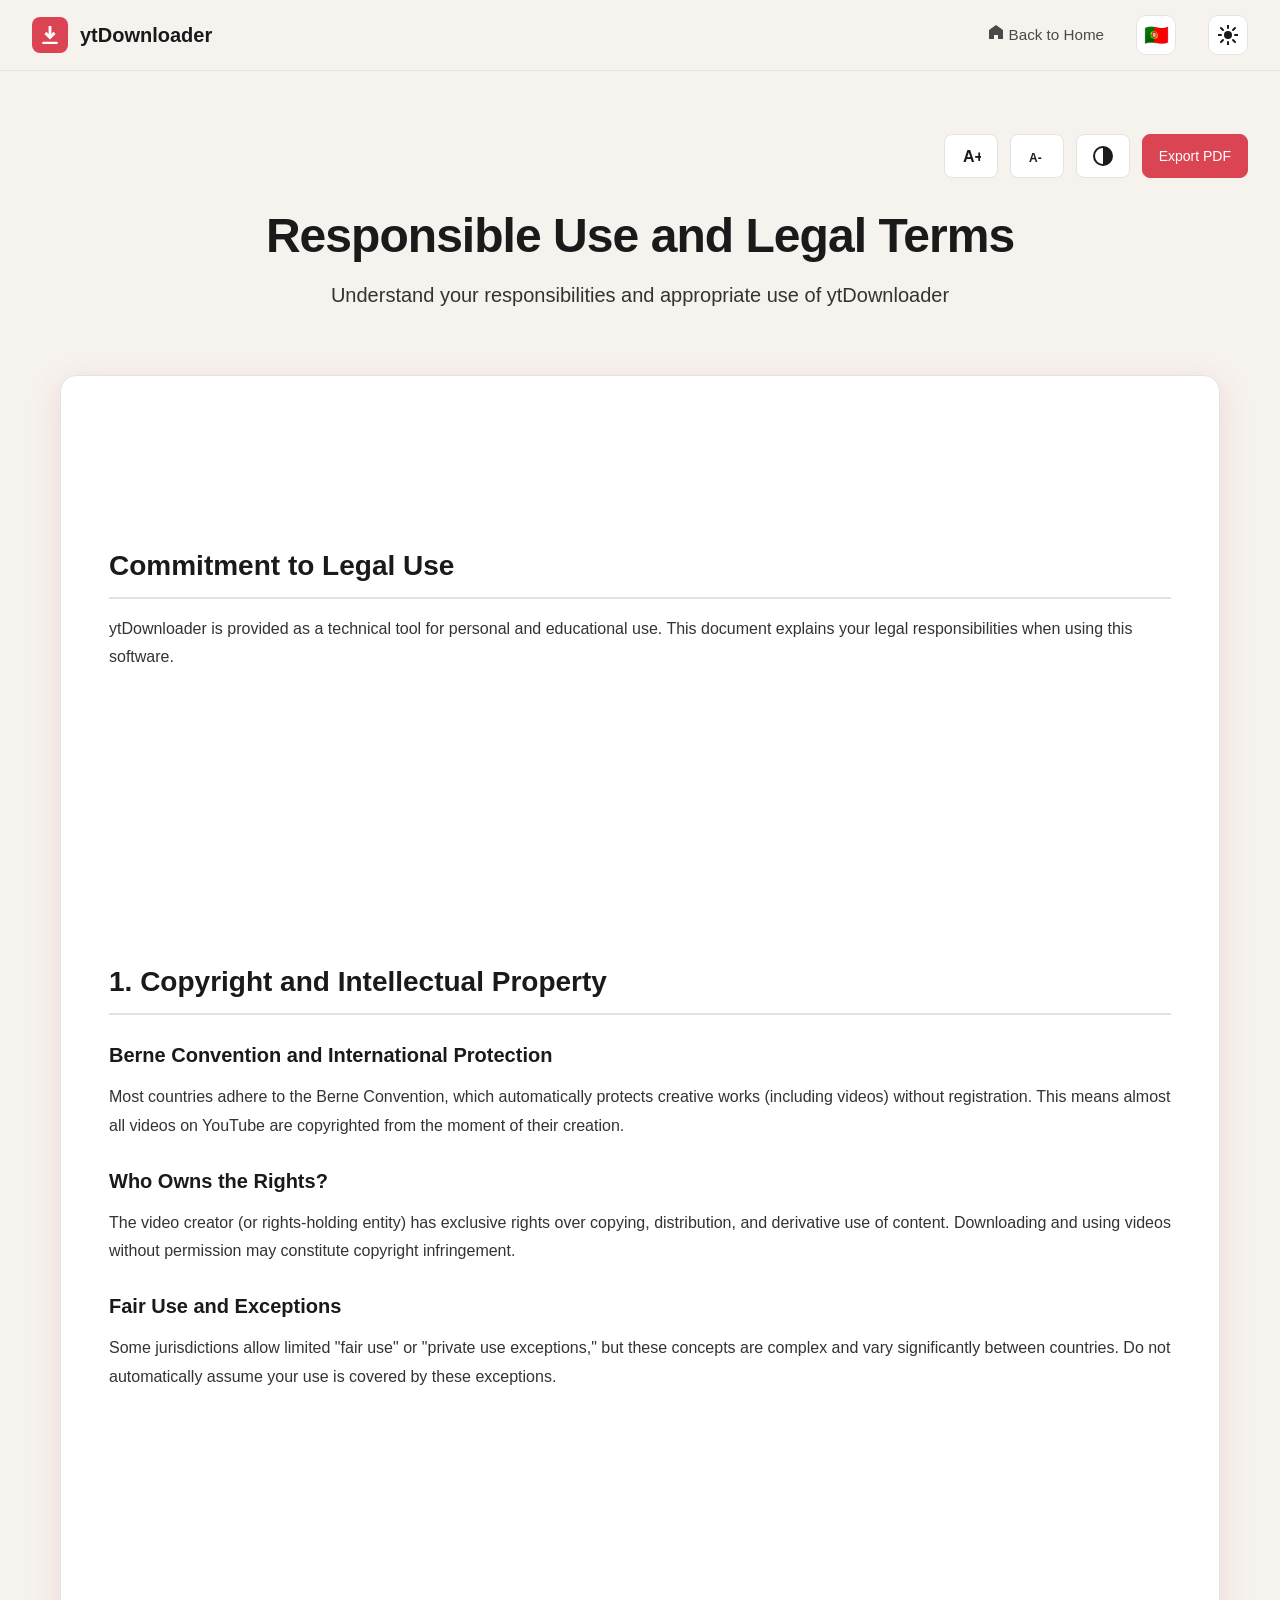
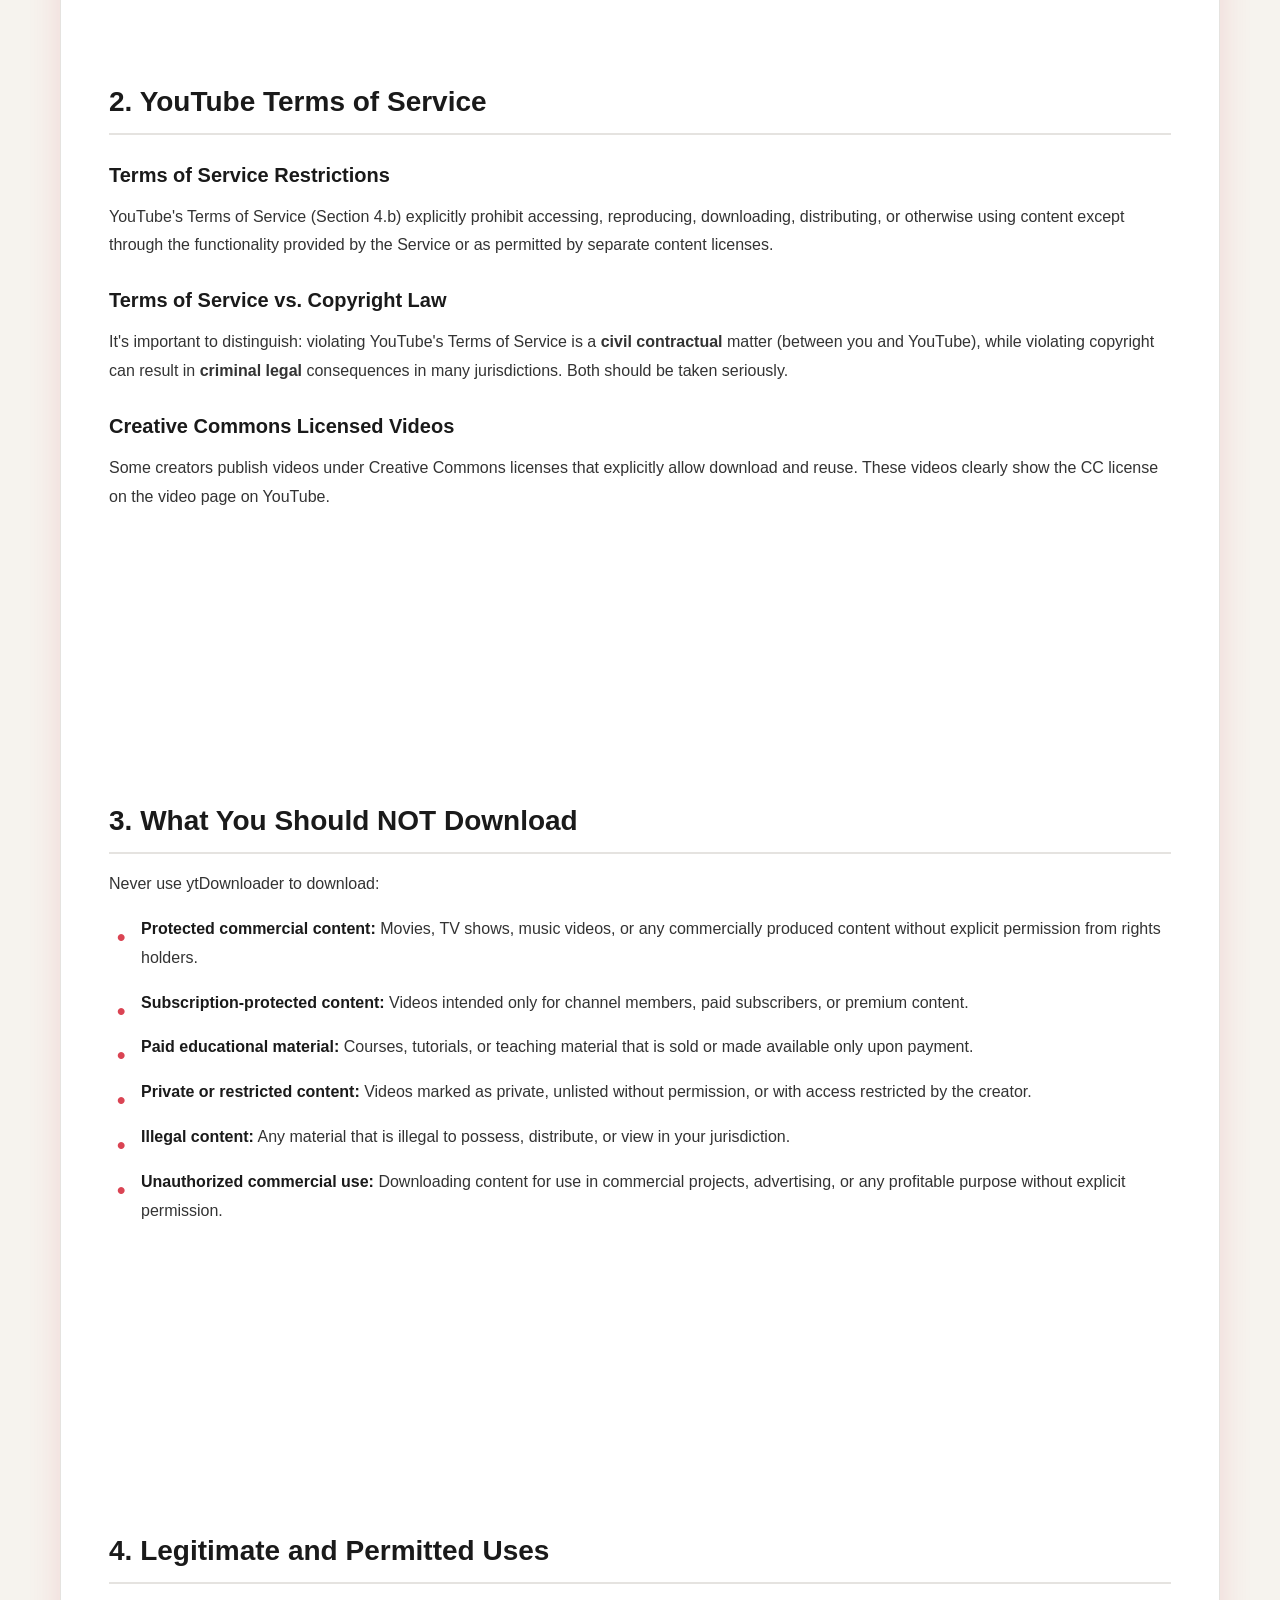
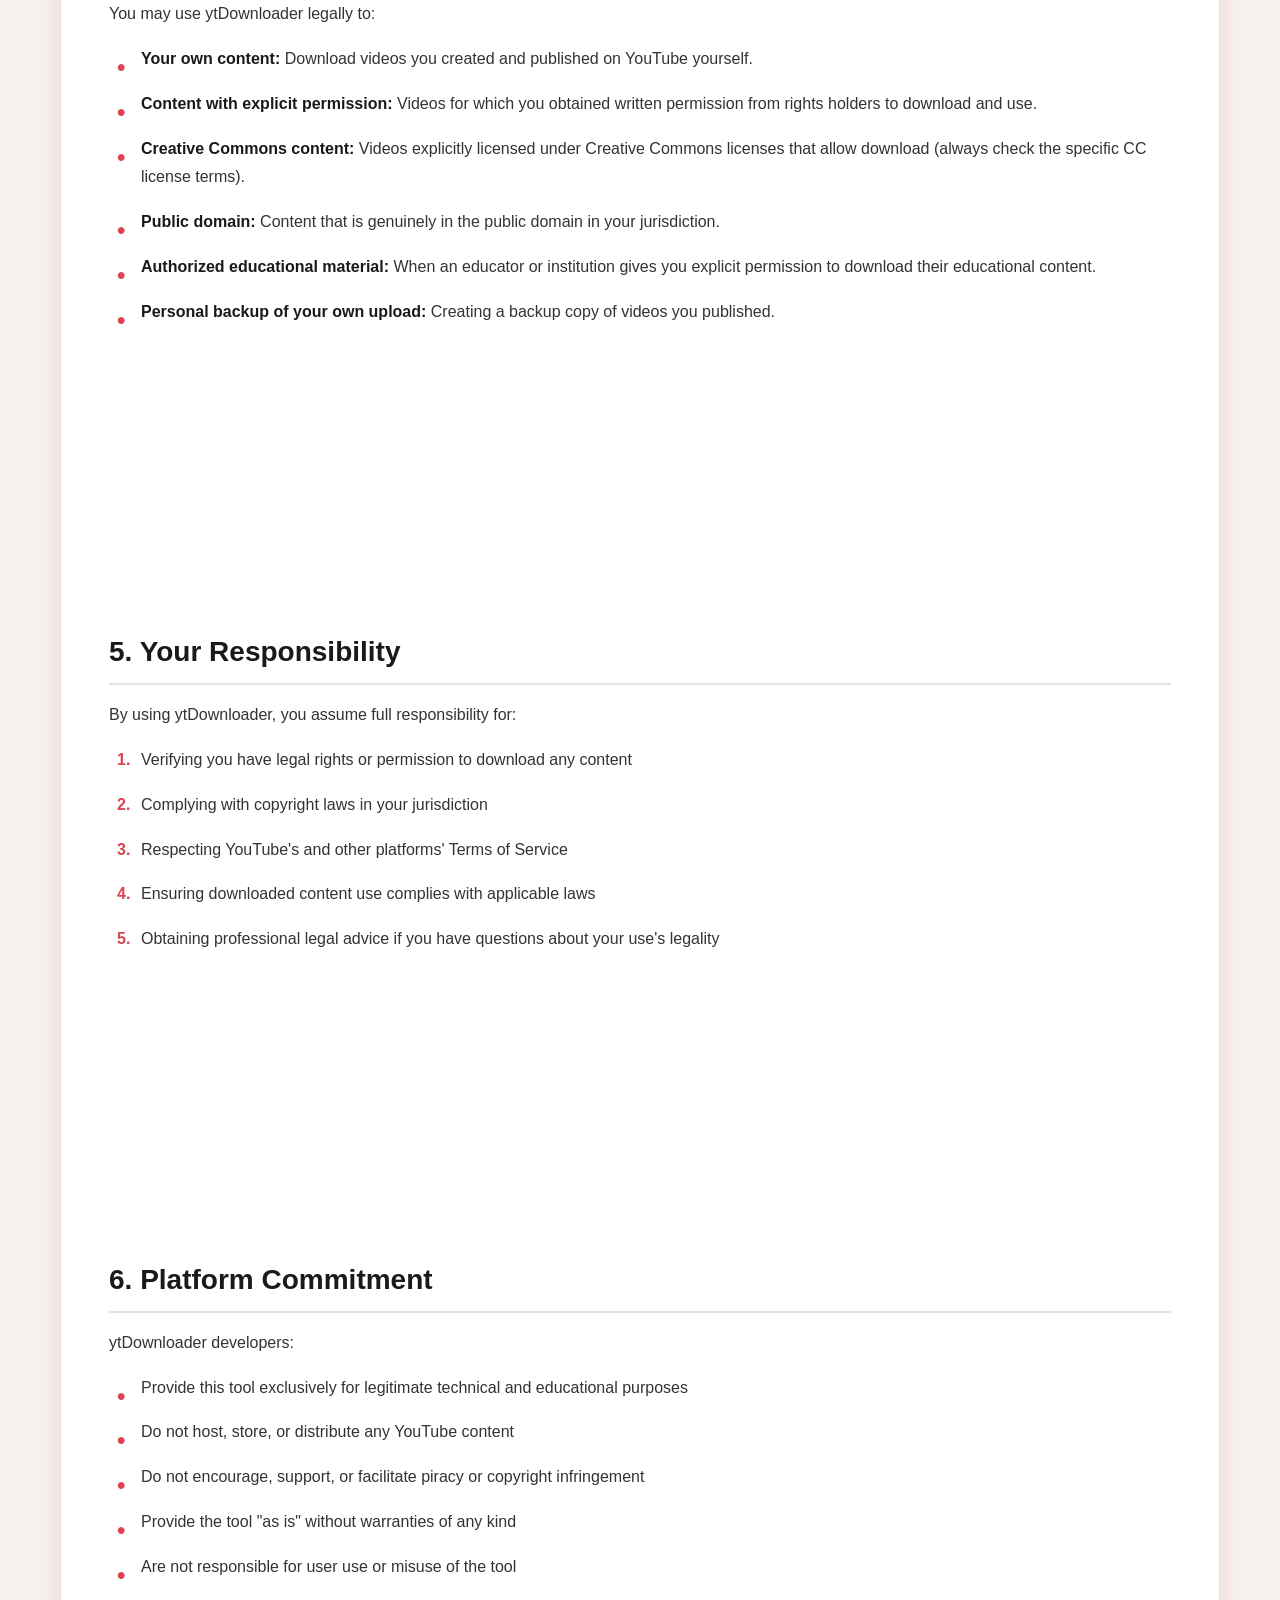
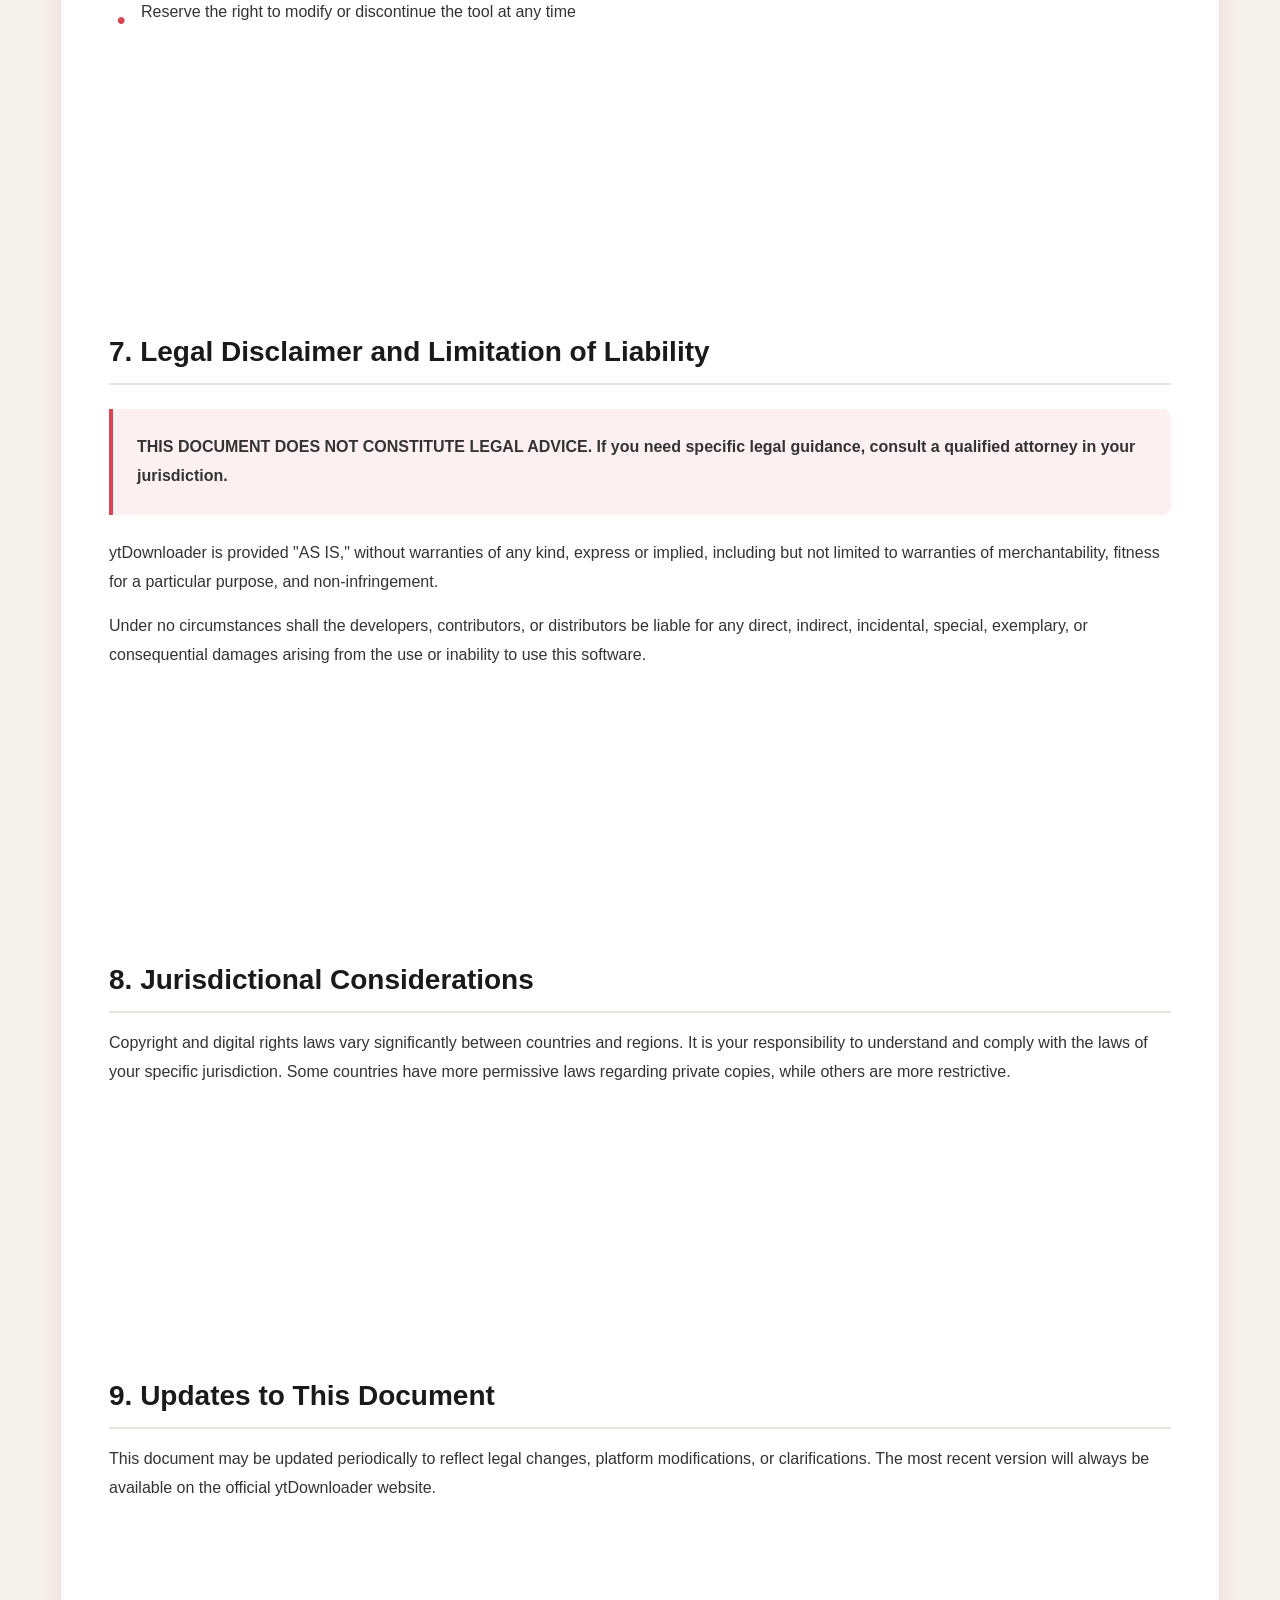
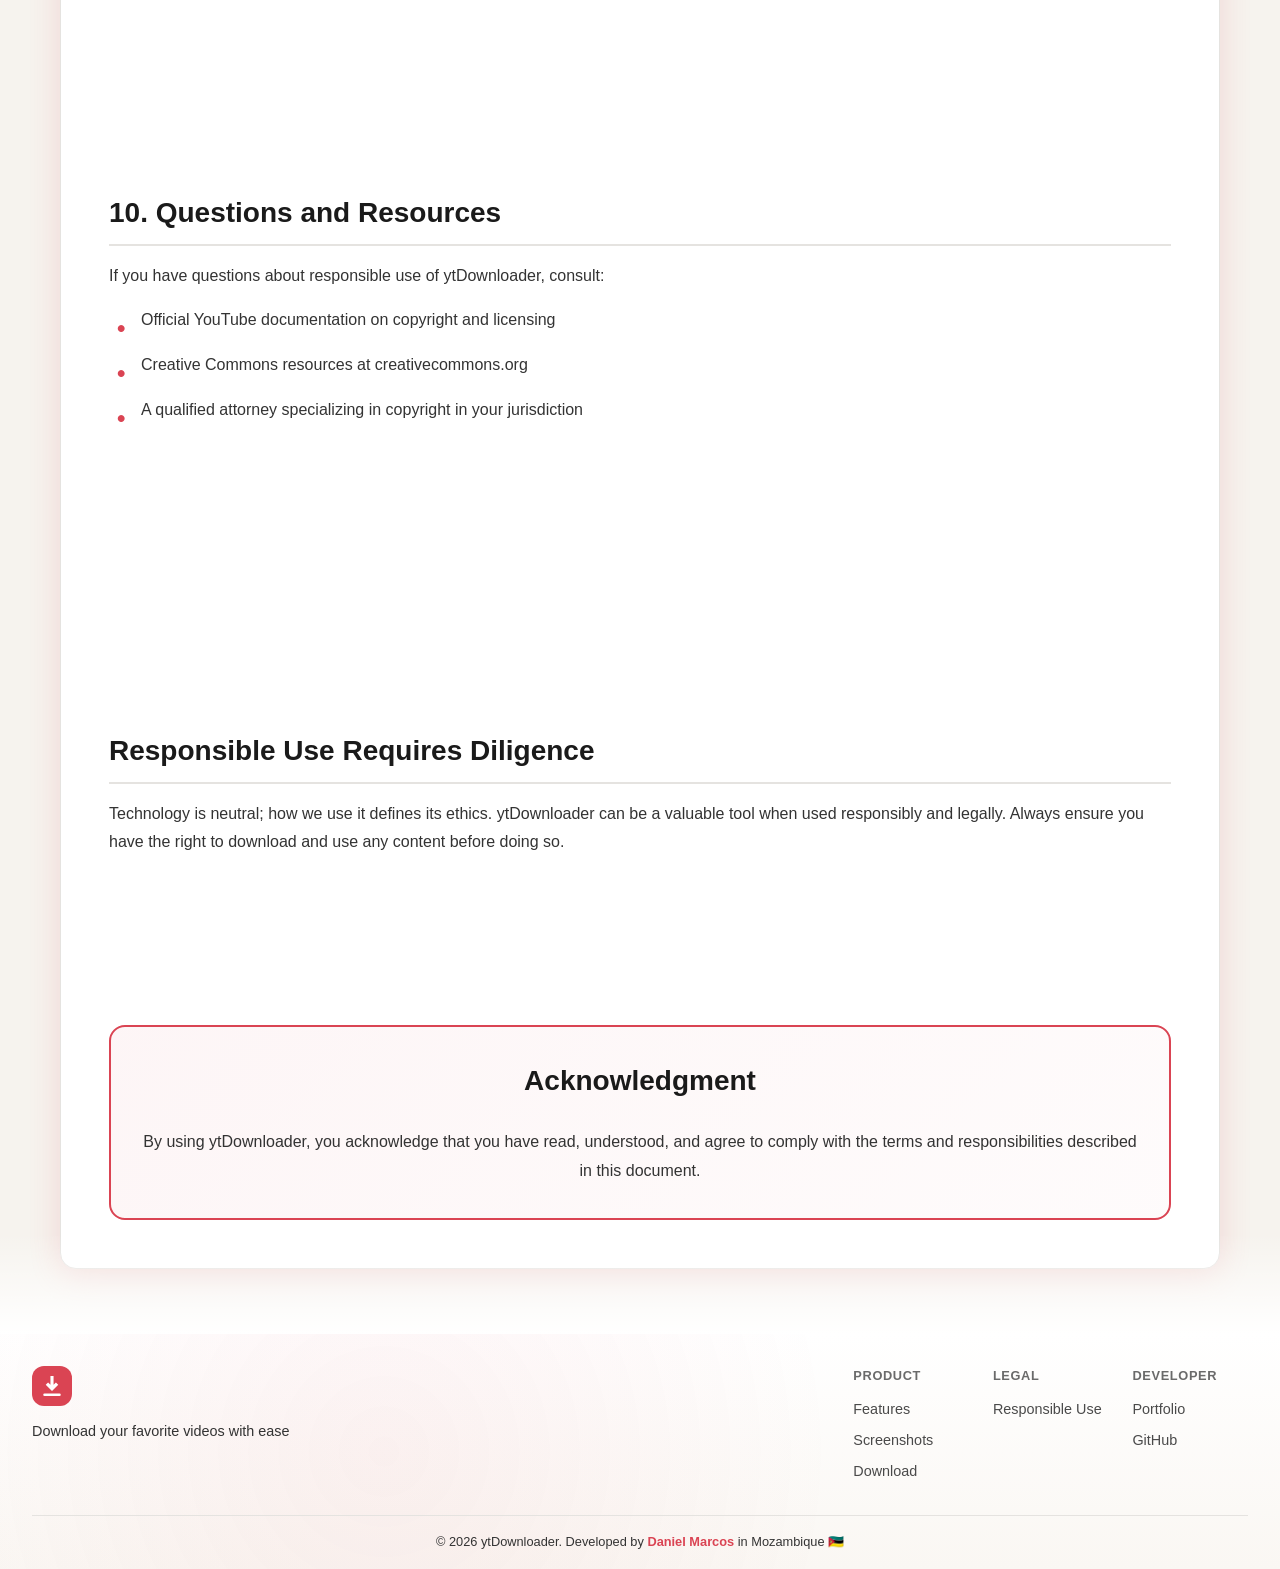
==== commit d58036b9: "CRITICAL: Fix light mode contrast and card visibility issues - Set .lp-card default opacity to 1 (no" ====
--- a/uso-responsavel/index.html
+++ b/uso-responsavel/index.html
@@ -17,7 +17,7 @@
     <link rel="alternate icon" href="/assets/favicon.ico">
     
     <link rel="stylesheet" href="/css/style.css">
-    <link rel="stylesheet" href="/css/legal-page.css">
+    <link rel="stylesheet" href="/css/legal-page.css?v=2">
 </head>
 <body class="legal-page">
     <!-- Skip Link -->
--- a/css/legal-page.css
+++ b/css/legal-page.css
@@ -28,6 +28,24 @@
 .legal-page {
     background: var(--color-bg);
     padding-top: 70px;
+}
+
+/* Legal Page Cards - Default to visible, optional reveal animation */
+.legal-page .lp-card {
+    opacity: 1;
+    transform: translateY(0);
+    transition: opacity 0.6s ease, transform 0.6s ease;
+}
+
+.legal-page .lp-card:not(.revealed) {
+    /* Optional pre-reveal state - but never invisible */
+    opacity: 0.95;
+    transform: translateY(10px);
+}
+
+.legal-page .lp-card.revealed {
+    opacity: 1;
+    transform: translateY(0);
 }
 
 /* Focus Visible Styles - Scoped to legal page */
@@ -150,6 +168,37 @@
     color: #333333;
 }
 
+/* CRITICAL: Hard overrides for light mode - prevents black backgrounds */
+html[data-theme="light"] body.legal-page {
+    background: #f6f3ee !important;
+    color: #1a1a1a !important;
+}
+
+html[data-theme="light"] body.legal-page .lp-card {
+    background: #ffffff !important;
+    color: #1a1a1a !important;
+}
+
+html[data-theme="light"] body.legal-page .legal-article {
+    background: #ffffff !important;
+    color: #1a1a1a !important;
+}
+
+html[data-theme="light"] body.legal-page h1,
+html[data-theme="light"] body.legal-page h2,
+html[data-theme="light"] body.legal-page h3 {
+    color: #1a1a1a !important;
+}
+
+html[data-theme="light"] body.legal-page p,
+html[data-theme="light"] body.legal-page li {
+    color: #333333 !important;
+}
+
+html[data-theme="light"] body.legal-page .nav {
+    background: rgba(246, 243, 238, 0.94) !important;
+}
+
 /* Legal Sections inside article */
 .legal-section {
     margin-bottom: 3rem;
@@ -274,8 +323,9 @@
     transform: scale(1.1);
 }
 
-/* High Contrast Mode */
-body[data-contrast="high"] {
+/* High Contrast Mode - Dark theme high contrast */
+body[data-theme="dark"][data-contrast="high"],
+body:not([data-theme])[data-contrast="high"] {
     --color-bg: #000000;
     --color-surface: #1a1a1a;
     --color-surface-light: #2a2a2a;
@@ -286,6 +336,7 @@
     --color-primary: #ff6b6b;
 }
 
+/* Light theme high contrast - stays LIGHT */
 [data-theme="light"][data-contrast="high"] {
     --color-bg: #ffffff;
     --color-surface: #ffffff;
@@ -297,6 +348,17 @@
     --color-primary: #cc0000;
 }
 
+/* Ensure light mode + high contrast stays light paper */
+html[data-theme="light"] body.legal-page[data-contrast="high"] {
+    background: #ffffff !important;
+    color: #000000 !important;
+}
+
+html[data-theme="light"] body.legal-page[data-contrast="high"] .legal-article {
+    background: #ffffff !important;
+    color: #000000 !important;
+}
+
 body[data-contrast="high"] * {
     transition: none !important;
 }
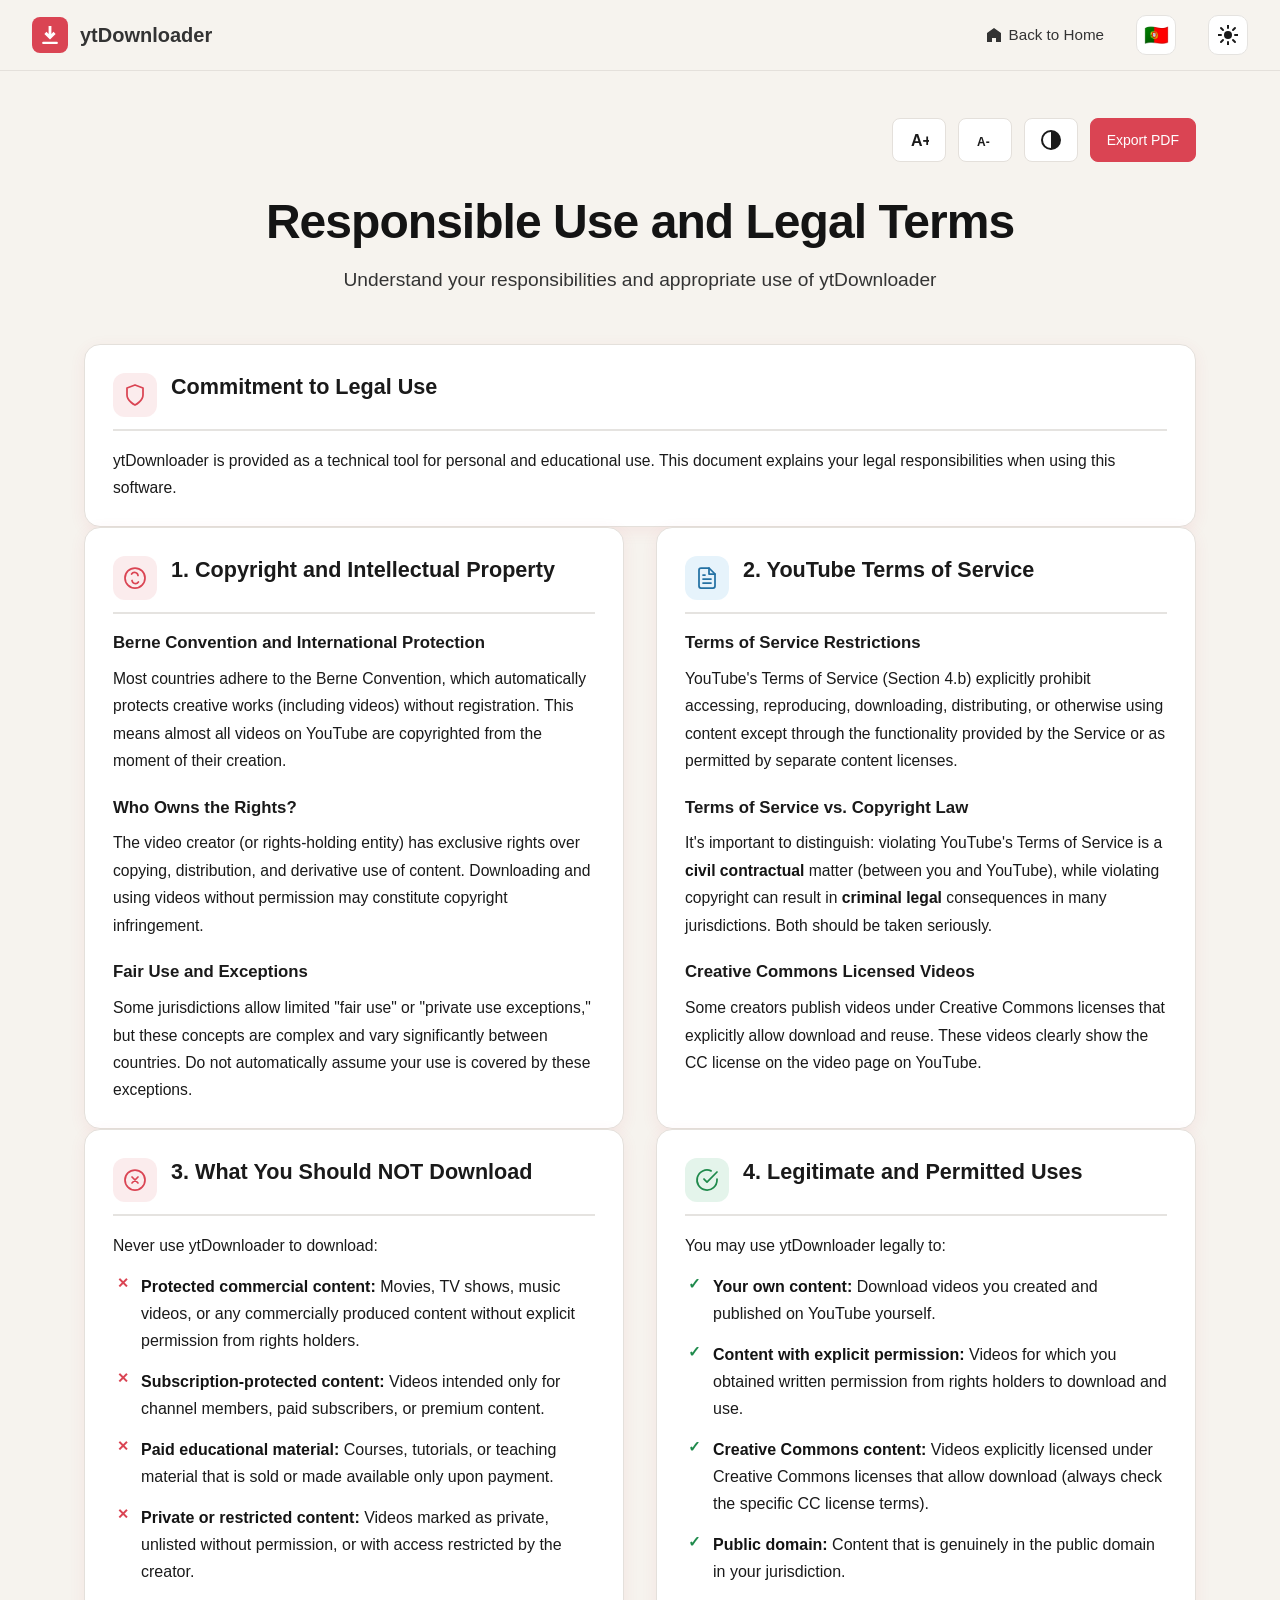
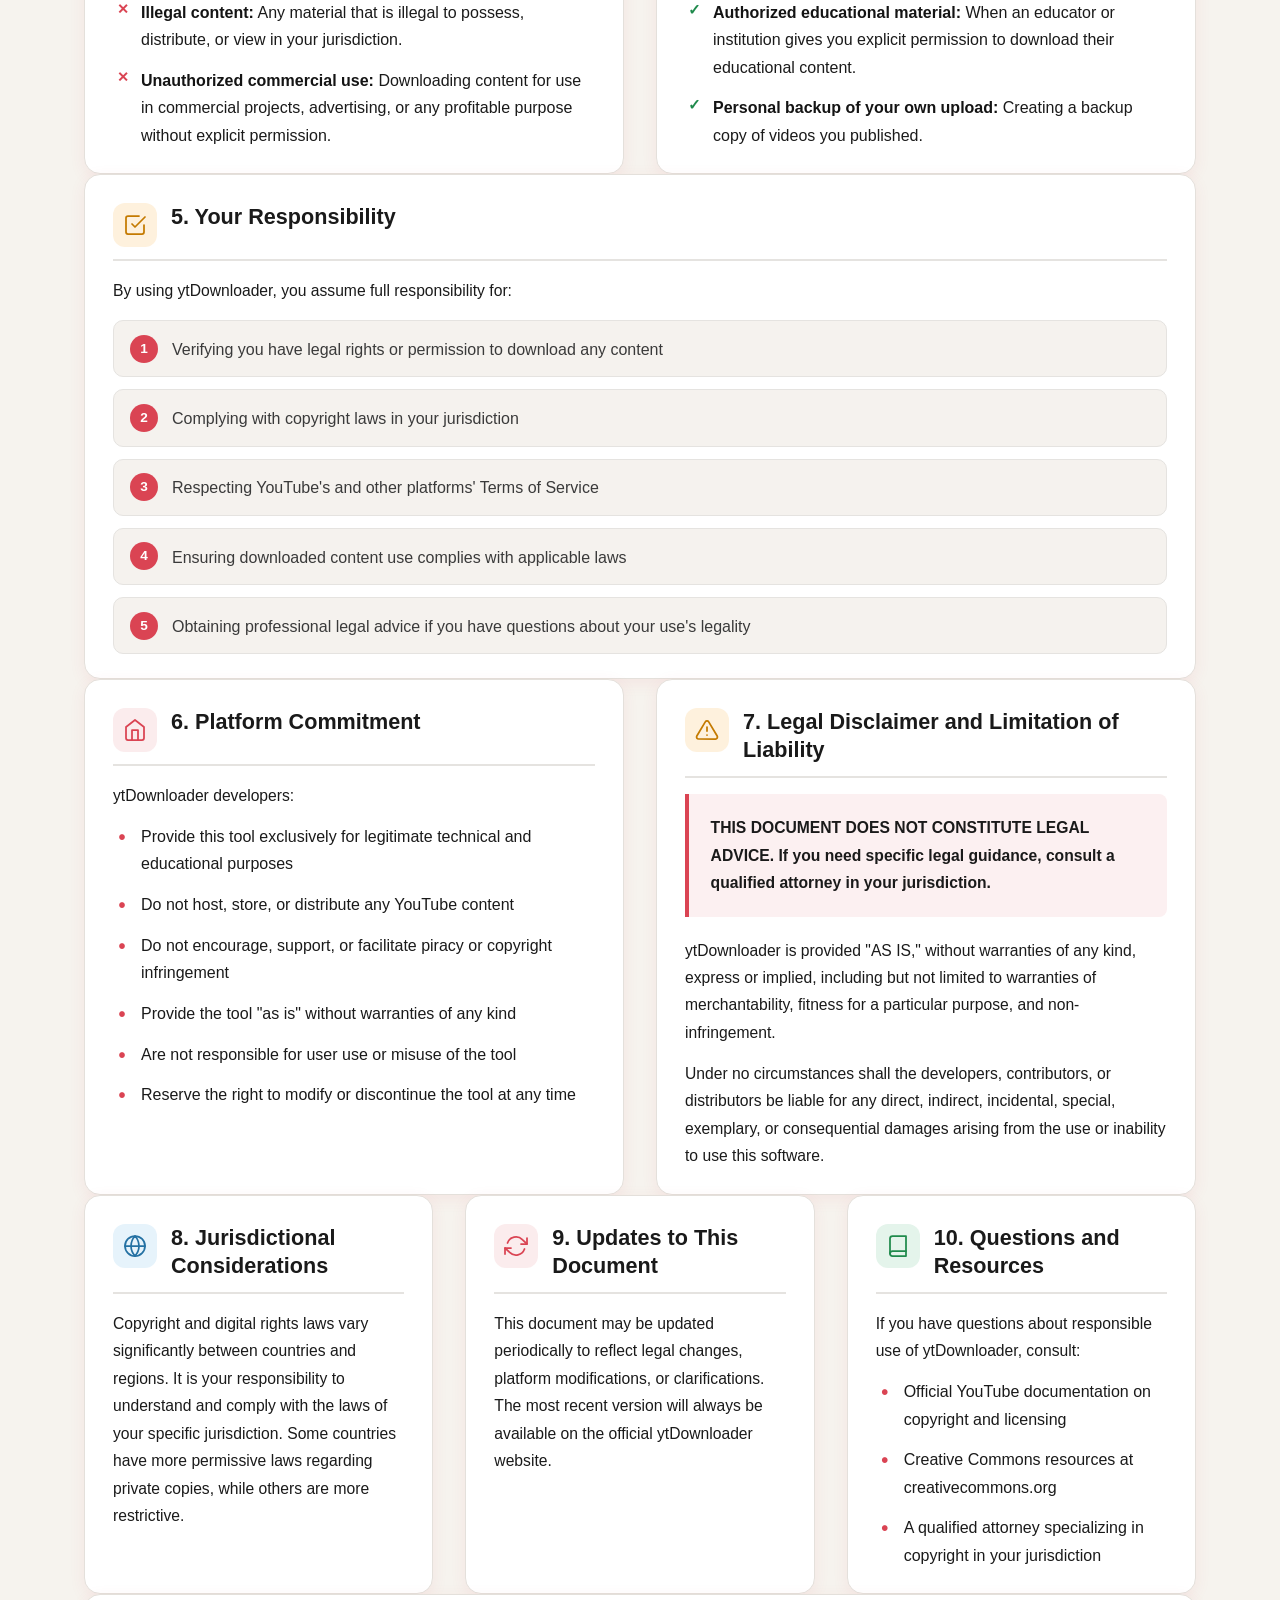
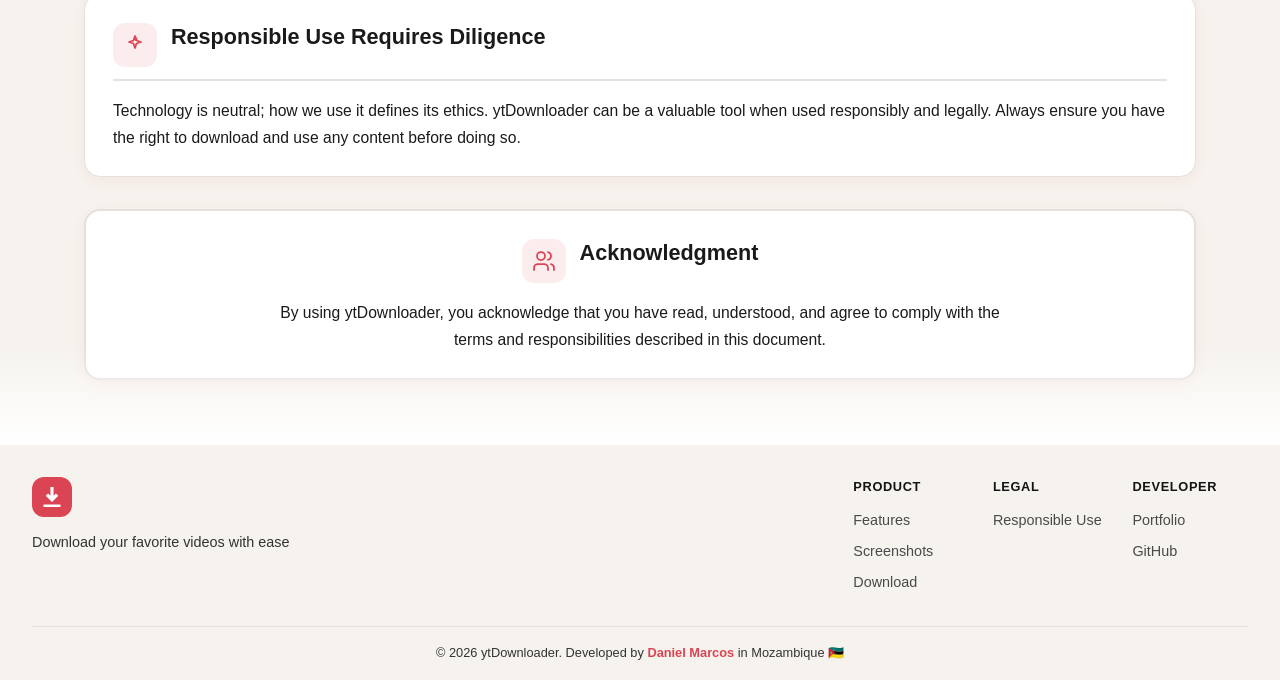
==== commit 9006ac1f: "Sync with production: complete legal page redesign with PDF export Replace branch files with product" ====
--- a/uso-responsavel/index.html
+++ b/uso-responsavel/index.html
@@ -5,19 +5,21 @@
     <meta name="viewport" content="width=device-width, initial-scale=1.0">
     <title>Uso Responsável e Termos Legais - ytDownloader</title>
     <meta name="description" content="Compreenda as suas responsabilidades e o uso apropriado do ytDownloader">
-    
+
     <!-- Open Graph -->
     <meta property="og:title" content="Uso Responsável - ytDownloader">
     <meta property="og:description" content="Diretrizes legais e éticas para uso responsável do ytDownloader">
-    <meta property="og:url" content="https://youtubedownloader.danielpro.dev/uso-responsavel.html">
+    <meta property="og:url" content="https://youtubedownloader.danielpro.dev/uso-responsavel">
     <meta property="og:type" content="website">
-    
+    <link rel="canonical" href="https://youtubedownloader.danielpro.dev/uso-responsavel">
+
     <!-- Favicon -->
     <link rel="icon" type="image/svg+xml" href="/assets/logo.svg">
     <link rel="alternate icon" href="/assets/favicon.ico">
-    
-    <link rel="stylesheet" href="/css/style.css">
-    <link rel="stylesheet" href="/css/legal-page.css?v=2">
+
+    <link rel="stylesheet" href="/css/style.css?v=lm2">
+    <link rel="stylesheet" href="/css/navbar-icons.css?v=lm2">
+    <link rel="stylesheet" href="/css/legal-page.css?v=pdf6">
 </head>
 <body class="legal-page">
     <!-- Skip Link -->
@@ -38,13 +40,13 @@
                         </svg>
                         <span data-i18n="legal.page.back">Voltar ao Início</span>
                     </a>
-                    
+
                     <!-- Language Toggle -->
                     <button class="theme-toggle" id="langToggle" aria-label="Mudar idioma" data-i18n-aria="nav.lang.toggle">
                         <span class="lang-flag lang-flag-pt">🇵🇹</span>
                         <span class="lang-flag lang-flag-en" style="display:none;">🇬🇧</span>
                     </button>
-                    
+
                     <!-- Theme Toggle -->
                     <button class="theme-toggle" id="themeToggle" aria-label="Alternar tema" data-i18n-aria="nav.theme.toggle">
                         <svg class="theme-icon theme-icon-light" width="20" height="20" viewBox="0 0 20 20" fill="currentColor" aria-hidden="true">
@@ -69,7 +71,7 @@
 
     <!-- Main Content -->
     <main id="main-content" class="legal-content" tabindex="-1">
-        <div class="container">
+        <div class="lp-container">
             <!-- Accessibility Controls -->
             <div class="accessibility-controls" role="toolbar" aria-label="Accessibility controls">
                 <button id="increaseText" class="a11y-btn" aria-label="Aumentar tamanho do texto" data-i18n-aria="legal.page.increase.text" title="Aumentar texto">
@@ -101,270 +103,319 @@
                 </p>
             </header>
 
-            <!-- Document Content -->
-            <article class="legal-article">
-                <!-- Introduction -->
-                <section class="legal-section" id="intro">
-                    <h2 data-i18n="legal.page.intro.title">Compromisso com o Uso Legal</h2>
+            <!-- Intro -->
+            <section class="lp-section lp-stack" id="intro">
+                <article class="lp-card lp-card--accent" data-scroll-reveal>
+                    <div class="lp-card-head">
+                        <div class="lp-icon" aria-hidden="true">
+                            <svg viewBox="0 0 24 24"><path d="M12 22s8-4 8-10V5l-8-3-8 3v7c0 6 8 10 8 10z"/></svg>
+                        </div>
+                        <h2 data-i18n="legal.page.intro.title">Compromisso com o Uso Legal</h2>
+                    </div>
                     <p data-i18n="legal.page.intro.text">
-                        O ytDownloader é fornecido como uma ferramenta técnica para uso pessoal e educacional. 
+                        O ytDownloader é fornecido como uma ferramenta técnica para uso pessoal e educacional.
                         Este documento explica as suas responsabilidades legais ao utilizar este software.
                     </p>
-                </section>
-
-                <!-- 1. Copyright -->
-                <section class="legal-section" id="copyright">
-                    <h2 data-i18n="legal.page.copyright.title">1. Direitos de Autor e Propriedade Intelectual</h2>
-                    
+                </article>
+            </section>
+
+            <!-- Copyright vs YouTube ToS -->
+            <section class="lp-section lp-grid" aria-label="Copyright e Termos do YouTube">
+                <article class="lp-card" id="copyright" data-scroll-reveal>
+                    <div class="lp-card-head">
+                        <div class="lp-icon" aria-hidden="true">
+                            <svg viewBox="0 0 24 24"><circle cx="12" cy="12" r="10"/><path d="M15 9.5a3.5 3.5 0 0 0-6.4-1.5M9 14.5a3.5 3.5 0 0 0 6.4 1.5"/></svg>
+                        </div>
+                        <h2 data-i18n="legal.page.copyright.title">1. Direitos de Autor e Propriedade Intelectual</h2>
+                    </div>
+
                     <h3 data-i18n="legal.page.copyright.berne.title">Convenção de Berna e Proteção Internacional</h3>
                     <p data-i18n="legal.page.copyright.berne.text">
-                        A maioria dos países adere à Convenção de Berna, que protege automaticamente obras criativas 
-                        (incluindo vídeos) sem necessidade de registo. Isto significa que quase todos os vídeos no 
+                        A maioria dos países adere à Convenção de Berna, que protege automaticamente obras criativas
+                        (incluindo vídeos) sem necessidade de registo. Isto significa que quase todos os vídeos no
                         YouTube estão protegidos por direitos de autor desde o momento da sua criação.
                     </p>
-                    
+
                     <h3 data-i18n="legal.page.copyright.owner.title">Quem detém os direitos?</h3>
                     <p data-i18n="legal.page.copyright.owner.text">
-                        O criador do vídeo (ou a entidade que detém os direitos) possui direitos exclusivos sobre 
-                        cópia, distribuição e uso derivado do conteúdo. Descarregar e usar vídeos sem permissão 
+                        O criador do vídeo (ou a entidade que detém os direitos) possui direitos exclusivos sobre
+                        cópia, distribuição e uso derivado do conteúdo. Descarregar e usar vídeos sem permissão
                         pode constituir violação de direitos de autor.
                     </p>
-                    
+
                     <h3 data-i18n="legal.page.copyright.fair.title">Uso Justo e Exceções</h3>
                     <p data-i18n="legal.page.copyright.fair.text">
-                        Algumas jurisdições permitem "uso justo" ou "exceções de uso privado" limitadas, mas estes 
-                        conceitos são complexos e variam significativamente entre países. Não assuma automaticamente 
+                        Algumas jurisdições permitem "uso justo" ou "exceções de uso privado" limitadas, mas estes
+                        conceitos são complexos e variam significativamente entre países. Não assuma automaticamente
                         que o seu uso está coberto por estas exceções.
                     </p>
-                </section>
-
-                <!-- 2. YouTube ToS -->
-                <section class="legal-section" id="youtube-tos">
-                    <h2 data-i18n="legal.page.youtube.title">2. Termos de Serviço do YouTube</h2>
-                    
+                </article>
+
+                <article class="lp-card" id="youtube-tos" data-scroll-reveal>
+                    <div class="lp-card-head">
+                        <div class="lp-icon lp-icon--info" aria-hidden="true">
+                            <svg viewBox="0 0 24 24"><path d="M14 2H6a2 2 0 0 0-2 2v16a2 2 0 0 0 2 2h12a2 2 0 0 0 2-2V8z"/><path d="M14 2v6h6"/><path d="M16 13H8M16 17H8M10 9H8"/></svg>
+                        </div>
+                        <h2 data-i18n="legal.page.youtube.title">2. Termos de Serviço do YouTube</h2>
+                    </div>
+
                     <h3 data-i18n="legal.page.youtube.tos.title">Restrições dos Termos de Serviço</h3>
                     <p data-i18n="legal.page.youtube.tos.text">
-                        Os Termos de Serviço do YouTube (Secção 4.b) proíbem explicitamente o acesso, reprodução, 
-                        download, distribuição ou qualquer outra forma de uso de conteúdo exceto através da 
+                        Os Termos de Serviço do YouTube (Secção 4.b) proíbem explicitamente o acesso, reprodução,
+                        download, distribuição ou qualquer outra forma de uso de conteúdo exceto através da
                         funcionalidade fornecida pelo Serviço ou conforme permitido por licenças de conteúdo separadas.
                     </p>
-                    
+
                     <h3 data-i18n="legal.page.youtube.vs.title">Termos de Serviço vs. Lei de Direitos de Autor</h3>
                     <p data-i18n="legal.page.youtube.vs.text" data-i18n-html>
-                        É importante distinguir: violar os Termos de Serviço do YouTube é uma questão 
-                        <strong>contratual civil</strong> (entre si e o YouTube), enquanto violar direitos de autor 
-                        pode resultar em consequências <strong>legais criminais</strong> em muitas jurisdições. 
+                        É importante distinguir: violar os Termos de Serviço do YouTube é uma questão
+                        <strong>contratual civil</strong> (entre si e o YouTube), enquanto violar direitos de autor
+                        pode resultar em consequências <strong>legais criminais</strong> em muitas jurisdições.
                         Ambos devem ser levados a sério.
                     </p>
-                    
+
                     <h3 data-i18n="legal.page.youtube.cc.title">Vídeos com Licença Creative Commons</h3>
                     <p data-i18n="legal.page.youtube.cc.text">
-                        Alguns criadores publicam vídeos sob licenças Creative Commons que explicitamente permitem 
+                        Alguns criadores publicam vídeos sob licenças Creative Commons que explicitamente permitem
                         download e reutilização. Estes vídeos mostram a licença CC claramente na página do vídeo no YouTube.
                     </p>
-                </section>
-
-                <!-- 3. Prohibited Uses -->
-                <section class="legal-section" id="prohibited">
-                    <h2 data-i18n="legal.page.prohibited.title">3. O Que NÃO Deve Descarregar</h2>
+                </article>
+            </section>
+
+            <!-- Allowed vs Prohibited -->
+            <section class="lp-section lp-grid" aria-label="Permitido e Proibido">
+                <article class="lp-card lp-card--danger" id="prohibited" data-scroll-reveal>
+                    <div class="lp-card-head">
+                        <div class="lp-icon" aria-hidden="true">
+                            <svg viewBox="0 0 24 24"><circle cx="12" cy="12" r="10"/><path d="M15 9l-6 6M9 9l6 6"/></svg>
+                        </div>
+                        <h2 data-i18n="legal.page.prohibited.title">3. O Que NÃO Deve Descarregar</h2>
+                    </div>
                     <p data-i18n="legal.page.prohibited.intro">Nunca utilize o ytDownloader para descarregar:</p>
-                    
-                    <ul class="legal-list">
+                    <ul class="lp-list lp-list--cross">
                         <li data-i18n="legal.page.prohibited.1" data-i18n-html>
-                            <strong>Conteúdo comercial protegido:</strong> Filmes, programas de TV, videoclipes musicais, 
+                            <strong>Conteúdo comercial protegido:</strong> Filmes, programas de TV, videoclipes musicais,
                             ou qualquer conteúdo produzido comercialmente sem permissão explícita do detentor dos direitos.
                         </li>
                         <li data-i18n="legal.page.prohibited.2" data-i18n-html>
-                            <strong>Conteúdo protegido por subscrição:</strong> Vídeos destinados apenas a membros de canais, 
+                            <strong>Conteúdo protegido por subscrição:</strong> Vídeos destinados apenas a membros de canais,
                             subscritores pagos, ou conteúdo premium.
                         </li>
                         <li data-i18n="legal.page.prohibited.3" data-i18n-html>
-                            <strong>Material educacional pago:</strong> Cursos, tutoriais, ou material de ensino que seja 
+                            <strong>Material educacional pago:</strong> Cursos, tutoriais, ou material de ensino que seja
                             vendido ou disponibilizado apenas mediante pagamento.
                         </li>
                         <li data-i18n="legal.page.prohibited.4" data-i18n-html>
-                            <strong>Conteúdo privado ou restrito:</strong> Vídeos marcados como privados, não listados 
+                            <strong>Conteúdo privado ou restrito:</strong> Vídeos marcados como privados, não listados
                             sem permissão, ou com acesso restrito pelo criador.
                         </li>
                         <li data-i18n="legal.page.prohibited.5" data-i18n-html>
-                            <strong>Conteúdo ilegal:</strong> Qualquer material que seja ilegal possuir, distribuir ou 
+                            <strong>Conteúdo ilegal:</strong> Qualquer material que seja ilegal possuir, distribuir ou
                             visualizar na sua jurisdição.
                         </li>
                         <li data-i18n="legal.page.prohibited.6" data-i18n-html>
-                            <strong>Uso comercial não autorizado:</strong> Descarregar conteúdo para usar em projetos 
+                            <strong>Uso comercial não autorizado:</strong> Descarregar conteúdo para usar em projetos
                             comerciais, publicidade ou qualquer finalidade lucrativa sem permissão explícita.
                         </li>
                     </ul>
-                </section>
-
-                <!-- 4. Permitted Uses -->
-                <section class="legal-section" id="permitted">
-                    <h2 data-i18n="legal.page.permitted.title">4. Usos Legítimos e Permitidos</h2>
+                </article>
+
+                <article class="lp-card lp-card--success" id="permitted" data-scroll-reveal>
+                    <div class="lp-card-head">
+                        <div class="lp-icon lp-icon--success" aria-hidden="true">
+                            <svg viewBox="0 0 24 24"><path d="M22 11.08V12a10 10 0 1 1-5.93-9.14"/><path d="M22 4 12 14.01l-3-3"/></svg>
+                        </div>
+                        <h2 data-i18n="legal.page.permitted.title">4. Usos Legítimos e Permitidos</h2>
+                    </div>
                     <p data-i18n="legal.page.permitted.intro">Pode utilizar o ytDownloader legalmente para:</p>
-                    
-                    <ul class="legal-list">
+                    <ul class="lp-list lp-list--check">
                         <li data-i18n="legal.page.permitted.1" data-i18n-html>
-                            <strong>O seu próprio conteúdo:</strong> Descarregar vídeos que você mesmo criou e 
+                            <strong>O seu próprio conteúdo:</strong> Descarregar vídeos que você mesmo criou e
                             publicou no YouTube.
                         </li>
                         <li data-i18n="legal.page.permitted.2" data-i18n-html>
-                            <strong>Conteúdo com permissão explícita:</strong> Vídeos para os quais obteve permissão 
+                            <strong>Conteúdo com permissão explícita:</strong> Vídeos para os quais obteve permissão
                             escrita do detentor dos direitos para descarregar e usar.
                         </li>
                         <li data-i18n="legal.page.permitted.3" data-i18n-html>
-                            <strong>Conteúdo Creative Commons:</strong> Vídeos explicitamente licenciados sob licenças 
+                            <strong>Conteúdo Creative Commons:</strong> Vídeos explicitamente licenciados sob licenças
                             Creative Commons que permitem download (verifique sempre os termos específicos da licença CC).
                         </li>
                         <li data-i18n="legal.page.permitted.4" data-i18n-html>
-                            <strong>Domínio público:</strong> Conteúdo que esteja genuinamente em domínio público 
+                            <strong>Domínio público:</strong> Conteúdo que esteja genuinamente em domínio público
                             na sua jurisdição.
                         </li>
                         <li data-i18n="legal.page.permitted.5" data-i18n-html>
-                            <strong>Material educacional autorizado:</strong> Quando um educador ou instituição lhe dá 
+                            <strong>Material educacional autorizado:</strong> Quando um educador ou instituição lhe dá
                             permissão explícita para descarregar o seu conteúdo educacional.
                         </li>
                         <li data-i18n="legal.page.permitted.6" data-i18n-html>
-                            <strong>Backup pessoal do seu próprio upload:</strong> Criar uma cópia de segurança dos 
+                            <strong>Backup pessoal do seu próprio upload:</strong> Criar uma cópia de segurança dos
                             vídeos que você publicou.
                         </li>
                     </ul>
-                </section>
-
-                <!-- 5. Responsibility -->
-                <section class="legal-section" id="responsibility">
-                    <h2 data-i18n="legal.page.responsibility.title">5. A Sua Responsabilidade</h2>
+                </article>
+            </section>
+
+            <!-- Responsibility checklist -->
+            <section class="lp-section lp-stack" id="responsibility">
+                <article class="lp-card lp-card--checklist" data-scroll-reveal>
+                    <div class="lp-card-head">
+                        <div class="lp-icon lp-icon--warn" aria-hidden="true">
+                            <svg viewBox="0 0 24 24"><path d="M9 11l3 3L22 4"/><path d="M21 12v7a2 2 0 0 1-2 2H5a2 2 0 0 1-2-2V5a2 2 0 0 1 2-2h11"/></svg>
+                        </div>
+                        <h2 data-i18n="legal.page.responsibility.title">5. A Sua Responsabilidade</h2>
+                    </div>
                     <p data-i18n="legal.page.responsibility.text">
                         Ao utilizar o ytDownloader, você assume total responsabilidade por:
                     </p>
-                    
-                    <ol class="legal-list">
-                        <li data-i18n="legal.page.responsibility.1">
-                            Verificar que tem direitos legais ou permissão para descarregar qualquer conteúdo
-                        </li>
-                        <li data-i18n="legal.page.responsibility.2">
-                            Cumprir as leis de direitos de autor da sua jurisdição
-                        </li>
-                        <li data-i18n="legal.page.responsibility.3">
-                            Respeitar os Termos de Serviço do YouTube e de outras plataformas
-                        </li>
-                        <li data-i18n="legal.page.responsibility.4">
-                            Garantir que o uso do conteúdo descarregado está em conformidade com as leis aplicáveis
-                        </li>
-                        <li data-i18n="legal.page.responsibility.5">
-                            Obter aconselhamento jurídico profissional se tiver dúvidas sobre a legalidade do seu uso
-                        </li>
-                    </ol>
-                </section>
-
-                <!-- 6. Platform Commitment -->
-                <section class="legal-section" id="platform">
-                    <h2 data-i18n="legal.page.platform.title">6. Compromisso da Plataforma</h2>
+                    <div class="lp-checklist">
+                        <div class="lp-check-item">
+                            <span class="lp-check-num" aria-hidden="true">1</span>
+                            <span data-i18n="legal.page.responsibility.1">Verificar que tem direitos legais ou permissão para descarregar qualquer conteúdo</span>
+                        </div>
+                        <div class="lp-check-item">
+                            <span class="lp-check-num" aria-hidden="true">2</span>
+                            <span data-i18n="legal.page.responsibility.2">Cumprir as leis de direitos de autor da sua jurisdição</span>
+                        </div>
+                        <div class="lp-check-item">
+                            <span class="lp-check-num" aria-hidden="true">3</span>
+                            <span data-i18n="legal.page.responsibility.3">Respeitar os Termos de Serviço do YouTube e de outras plataformas</span>
+                        </div>
+                        <div class="lp-check-item">
+                            <span class="lp-check-num" aria-hidden="true">4</span>
+                            <span data-i18n="legal.page.responsibility.4">Garantir que o uso do conteúdo descarregado está em conformidade com as leis aplicáveis</span>
+                        </div>
+                        <div class="lp-check-item">
+                            <span class="lp-check-num" aria-hidden="true">5</span>
+                            <span data-i18n="legal.page.responsibility.5">Obter aconselhamento jurídico profissional se tiver dúvidas sobre a legalidade do seu uso</span>
+                        </div>
+                    </div>
+                </article>
+            </section>
+
+            <!-- Platform + Disclaimer -->
+            <section class="lp-section lp-grid">
+                <article class="lp-card" id="platform" data-scroll-reveal>
+                    <div class="lp-card-head">
+                        <div class="lp-icon" aria-hidden="true">
+                            <svg viewBox="0 0 24 24"><path d="M3 9l9-7 9 7v11a2 2 0 0 1-2 2H5a2 2 0 0 1-2-2z"/><path d="M9 22V12h6v10"/></svg>
+                        </div>
+                        <h2 data-i18n="legal.page.platform.title">6. Compromisso da Plataforma</h2>
+                    </div>
                     <p data-i18n="legal.page.platform.text">Os desenvolvedores do ytDownloader:</p>
-                    
-                    <ul class="legal-list">
-                        <li data-i18n="legal.page.platform.1">
-                            Fornecemos esta ferramenta exclusivamente para fins técnicos legítimos e educacionais
-                        </li>
-                        <li data-i18n="legal.page.platform.2">
-                            Não hospedamos, armazenamos ou distribuímos qualquer conteúdo do YouTube
-                        </li>
-                        <li data-i18n="legal.page.platform.3">
-                            Não encorajamos, apoiamos ou facilitamos a pirataria ou violação de direitos de autor
-                        </li>
-                        <li data-i18n="legal.page.platform.4">
-                            Fornecemos a ferramenta "como está" sem garantias de qualquer tipo
-                        </li>
-                        <li data-i18n="legal.page.platform.5">
-                            Não somos responsáveis pelo uso ou uso indevido da ferramenta pelos utilizadores
-                        </li>
-                        <li data-i18n="legal.page.platform.6">
-                            Reservamo-nos o direito de modificar ou descontinuar a ferramenta a qualquer momento
-                        </li>
+                    <ul class="lp-list">
+                        <li data-i18n="legal.page.platform.1">Fornecemos esta ferramenta exclusivamente para fins técnicos legítimos e educacionais</li>
+                        <li data-i18n="legal.page.platform.2">Não hospedamos, armazenamos ou distribuímos qualquer conteúdo do YouTube</li>
+                        <li data-i18n="legal.page.platform.3">Não encorajamos, apoiamos ou facilitamos a pirataria ou violação de direitos de autor</li>
+                        <li data-i18n="legal.page.platform.4">Fornecemos a ferramenta "como está" sem garantias de qualquer tipo</li>
+                        <li data-i18n="legal.page.platform.5">Não somos responsáveis pelo uso ou uso indevido da ferramenta pelos utilizadores</li>
+                        <li data-i18n="legal.page.platform.6">Reservamo-nos o direito de modificar ou descontinuar a ferramenta a qualquer momento</li>
                     </ul>
-                </section>
-
-                <!-- 7. Disclaimer -->
-                <section class="legal-section" id="disclaimer">
-                    <h2 data-i18n="legal.page.disclaimer.title">7. Aviso Legal e Limitação de Responsabilidade</h2>
-                    
+                </article>
+
+                <article class="lp-card" id="disclaimer" data-scroll-reveal>
+                    <div class="lp-card-head">
+                        <div class="lp-icon lp-icon--warn" aria-hidden="true">
+                            <svg viewBox="0 0 24 24"><path d="M10.29 3.86 1.82 18a2 2 0 0 0 1.71 3h16.94a2 2 0 0 0 1.71-3L13.71 3.86a2 2 0 0 0-3.42 0z"/><path d="M12 9v4M12 17h.01"/></svg>
+                        </div>
+                        <h2 data-i18n="legal.page.disclaimer.title">7. Aviso Legal e Limitação de Responsabilidade</h2>
+                    </div>
                     <div class="legal-warning">
                         <p data-i18n="legal.page.disclaimer.text">
-                            ESTE DOCUMENTO NÃO CONSTITUI ACONSELHAMENTO JURÍDICO. Se precisa de orientação legal específica, 
+                            ESTE DOCUMENTO NÃO CONSTITUI ACONSELHAMENTO JURÍDICO. Se precisa de orientação legal específica,
                             consulte um advogado qualificado na sua jurisdição.
                         </p>
                     </div>
-                    
                     <p data-i18n="legal.page.disclaimer.warranty">
-                        O ytDownloader é fornecido "COMO ESTÁ", sem garantias de qualquer tipo, expressas ou implícitas, 
+                        O ytDownloader é fornecido "COMO ESTÁ", sem garantias de qualquer tipo, expressas ou implícitas,
                         incluindo mas não limitado a garantias de comercialização, adequação a um fim específico e não violação.
                     </p>
-                    
                     <p data-i18n="legal.page.disclaimer.liability">
-                        Em nenhuma circunstância os desenvolvedores, contribuidores ou distribuidores serão responsáveis 
-                        por quaisquer danos diretos, indiretos, incidentais, especiais, exemplares ou consequenciais 
+                        Em nenhuma circunstância os desenvolvedores, contribuidores ou distribuidores serão responsáveis
+                        por quaisquer danos diretos, indiretos, incidentais, especiais, exemplares ou consequenciais
                         decorrentes do uso ou incapacidade de usar este software.
                     </p>
-                </section>
-
-                <!-- 8. Jurisdiction -->
-                <section class="legal-section" id="jurisdiction">
-                    <h2 data-i18n="legal.page.jurisdiction.title">8. Considerações Jurisdicionais</h2>
+                </article>
+            </section>
+
+            <!-- Jurisdiction / Updates / Resources -->
+            <section class="lp-section lp-grid lp-grid--3">
+                <article class="lp-card" id="jurisdiction" data-scroll-reveal>
+                    <div class="lp-card-head">
+                        <div class="lp-icon lp-icon--info" aria-hidden="true">
+                            <svg viewBox="0 0 24 24"><circle cx="12" cy="12" r="10"/><path d="M2 12h20M12 2a15.3 15.3 0 0 1 4 10 15.3 15.3 0 0 1-4 10 15.3 15.3 0 0 1-4-10 15.3 15.3 0 0 1 4-10z"/></svg>
+                        </div>
+                        <h2 data-i18n="legal.page.jurisdiction.title">8. Considerações Jurisdicionais</h2>
+                    </div>
                     <p data-i18n="legal.page.jurisdiction.text">
-                        As leis de direitos de autor e direitos digitais variam significativamente entre países e regiões. 
-                        É sua responsabilidade compreender e cumprir as leis da sua jurisdição específica. Alguns países 
+                        As leis de direitos de autor e direitos digitais variam significativamente entre países e regiões.
+                        É sua responsabilidade compreender e cumprir as leis da sua jurisdição específica. Alguns países
                         têm leis mais permissivas sobre cópias privadas, enquanto outros são mais restritivos.
                     </p>
-                </section>
-
-                <!-- 9. Updates -->
-                <section class="legal-section" id="updates">
-                    <h2 data-i18n="legal.page.updates.title">9. Atualizações deste Documento</h2>
+                </article>
+
+                <article class="lp-card" id="updates" data-scroll-reveal>
+                    <div class="lp-card-head">
+                        <div class="lp-icon" aria-hidden="true">
+                            <svg viewBox="0 0 24 24"><path d="M23 4v6h-6"/><path d="M1 20v-6h6"/><path d="M3.51 9a9 9 0 0 1 14.85-3.36L23 10M1 14l4.64 4.36A9 9 0 0 0 20.49 15"/></svg>
+                        </div>
+                        <h2 data-i18n="legal.page.updates.title">9. Atualizações deste Documento</h2>
+                    </div>
                     <p data-i18n="legal.page.updates.text">
-                        Este documento pode ser atualizado periodicamente para refletir mudanças legais, alterações de 
-                        plataforma ou esclarecimentos. A versão mais recente estará sempre disponível no website oficial 
+                        Este documento pode ser atualizado periodicamente para refletir mudanças legais, alterações de
+                        plataforma ou esclarecimentos. A versão mais recente estará sempre disponível no website oficial
                         do ytDownloader.
                     </p>
-                </section>
-
-                <!-- 10. Resources -->
-                <section class="legal-section" id="resources">
-                    <h2 data-i18n="legal.page.contact.title">10. Perguntas e Recursos</h2>
+                </article>
+
+                <article class="lp-card" id="resources" data-scroll-reveal>
+                    <div class="lp-card-head">
+                        <div class="lp-icon lp-icon--success" aria-hidden="true">
+                            <svg viewBox="0 0 24 24"><path d="M4 19.5A2.5 2.5 0 0 1 6.5 17H20"/><path d="M6.5 2H20v20H6.5A2.5 2.5 0 0 1 4 19.5v-15A2.5 2.5 0 0 1 6.5 2z"/></svg>
+                        </div>
+                        <h2 data-i18n="legal.page.contact.title">10. Perguntas e Recursos</h2>
+                    </div>
                     <p data-i18n="legal.page.contact.text">
                         Se tiver questões sobre o uso responsável do ytDownloader, consulte:
                     </p>
-                    
-                    <ul class="legal-list">
-                        <li data-i18n="legal.page.contact.1">
-                            A documentação oficial do YouTube sobre direitos de autor e licenciamento
-                        </li>
-                        <li data-i18n="legal.page.contact.2">
-                            Recursos sobre Creative Commons em creativecommons.org
-                        </li>
-                        <li data-i18n="legal.page.contact.3">
-                            Um advogado qualificado especializado em direitos de autor na sua jurisdição
-                        </li>
+                    <ul class="lp-list">
+                        <li data-i18n="legal.page.contact.1">A documentação oficial do YouTube sobre direitos de autor e licenciamento</li>
+                        <li data-i18n="legal.page.contact.2">Recursos sobre Creative Commons em creativecommons.org</li>
+                        <li data-i18n="legal.page.contact.3">Um advogado qualificado especializado em direitos de autor na sua jurisdição</li>
                     </ul>
-                </section>
-
-                <!-- Conclusion -->
-                <section class="legal-section" id="conclusion">
-                    <h2 data-i18n="legal.page.final.title">Uso Responsável Requer Diligência</h2>
+                </article>
+            </section>
+
+            <!-- Conclusion + Acknowledgment -->
+            <section class="lp-section lp-stack">
+                <article class="lp-card" id="conclusion" data-scroll-reveal>
+                    <div class="lp-card-head">
+                        <div class="lp-icon" aria-hidden="true">
+                            <svg viewBox="0 0 24 24"><path d="M12 3l1.5 4.5L18 9l-4.5 1.5L12 15l-1.5-4.5L6 9l4.5-1.5L12 3z"/><path d="M5 19l.75 2.25L8 22l-2.25.75L5 25l-.75-2.25L2 22l2.25-.75L5 19z" transform="translate(10 -6) scale(0.55)"/></svg>
+                        </div>
+                        <h2 data-i18n="legal.page.final.title">Uso Responsável Requer Diligência</h2>
+                    </div>
                     <p data-i18n="legal.page.final.text">
-                        A tecnologia é neutra; o uso que fazemos dela define a sua ética. O ytDownloader pode ser uma 
-                        ferramenta valiosa quando usado de forma responsável e legal. Assegure-se sempre de que tem o 
+                        A tecnologia é neutra; o uso que fazemos dela define a sua ética. O ytDownloader pode ser uma
+                        ferramenta valiosa quando usado de forma responsável e legal. Assegure-se sempre de que tem o
                         direito de descarregar e usar qualquer conteúdo antes de o fazer.
                     </p>
-                </section>
-
-                <!-- Acknowledgment -->
-                <section class="legal-section legal-acknowledgment" id="acknowledgment">
-                    <h2 data-i18n="legal.page.acknowledgment.title">Reconhecimento</h2>
+                </article>
+
+                <article class="lp-card lp-ack" id="acknowledgment" data-scroll-reveal>
+                    <div class="lp-card-head">
+                        <div class="lp-icon" aria-hidden="true">
+                            <svg viewBox="0 0 24 24"><path d="M16 21v-2a4 4 0 0 0-4-4H6a4 4 0 0 0-4 4v2"/><circle cx="9" cy="7" r="4"/><path d="M22 21v-2a4 4 0 0 0-3-3.87M16 3.13a4 4 0 0 1 0 7.75"/></svg>
+                        </div>
+                        <h2 data-i18n="legal.page.acknowledgment.title">Reconhecimento</h2>
+                    </div>
                     <p data-i18n="legal.page.acknowledgment.text">
-                        Ao utilizar o ytDownloader, você reconhece que leu, compreendeu e concorda em cumprir os termos 
+                        Ao utilizar o ytDownloader, você reconhece que leu, compreendeu e concorda em cumprir os termos
                         e responsabilidades descritos neste documento.
                     </p>
-                </section>
-            </article>
+                </article>
+            </section>
         </div>
     </main>
 
@@ -378,7 +429,7 @@
                         Descarregue os seus vídeos favoritos com facilidade
                     </p>
                 </div>
-                
+
                 <div class="footer-links">
                     <div class="footer-column">
                         <h4 data-i18n="footer.product">Produto</h4>
@@ -386,12 +437,12 @@
                         <a href="/#screenshots" data-i18n="footer.product.screenshots">Capturas de Ecrã</a>
                         <a href="/#download" data-i18n="footer.product.download">Descarregar</a>
                     </div>
-                    
+
                     <div class="footer-column">
                         <h4 data-i18n="footer.legal">Legal</h4>
                         <a href="/uso-responsavel" data-i18n="footer.legal.responsible">Uso Responsável</a>
                     </div>
-                    
+
                     <div class="footer-column">
                         <h4 data-i18n="footer.developer">Desenvolvedor</h4>
                         <a href="https://danielpro.dev" target="_blank" rel="noopener" data-i18n="footer.developer.portfolio">Portfólio</a>
@@ -399,7 +450,7 @@
                     </div>
                 </div>
             </div>
-            
+
             <div class="footer-legal">
                 <p class="footer-copyright" data-i18n="footer.copyright" data-i18n-html>
                     © 2026 ytDownloader. Desenvolvido por <a href="https://danielpro.dev" target="_blank" rel="noopener" class="footer-link">Daniel Marcos</a> em Moçambique 🇲🇿
@@ -408,8 +459,8 @@
         </div>
     </footer>
 
-    <script src="/js/i18n.js"></script>
-    <script src="/js/script.js"></script>
-    <script src="/js/legal-page.js"></script>
+    <script src="/js/i18n.js?v=lm2"></script>
+    <script src="/js/script.js?v=lm2"></script>
+    <script src="/js/legal-page.js?v=pdf6"></script>
 </body>
 </html>
--- a/css/navbar-icons.css
+++ b/css/navbar-icons.css
@@ -0,0 +1,295 @@
+/**
+ * Navbar Icons & Red Glow Enhancement
+ * Feature Card Distinct Rest Colors
+ */
+
+/* Navbar Icons */
+.nav-link {
+    display: inline-flex;
+    align-items: center;
+    gap: 0.5rem;
+    position: relative;
+    transition: all var(--transition-base);
+}
+
+.nav-icon {
+    width: 16px;
+    height: 16px;
+    opacity: 0.8;
+    transition: all var(--transition-base);
+}
+
+/* Red Glow on Hover/Active */
+.nav-link:hover .nav-icon,
+.nav-link:focus .nav-icon {
+    opacity: 1;
+    filter: drop-shadow(0 0 6px rgba(218, 68, 83, 0.7)) 
+            drop-shadow(0 0 10px rgba(218, 68, 83, 0.5));
+}
+
+.nav-link.active .nav-icon {
+    filter: drop-shadow(0 0 8px rgba(218, 68, 83, 0.8)) 
+            drop-shadow(0 0 12px rgba(218, 68, 83, 0.6));
+}
+
+/* Enhance text glow on hover */
+.nav-link:hover,
+.nav-link:focus {
+    text-shadow: 0 0 12px rgba(218, 68, 83, 0.4);
+}
+
+/* Language Toggle Flag */
+.lang-flag {
+    font-size: 1.25rem;
+    display: inline-block;
+    transition: transform var(--transition-fast);
+}
+
+.theme-toggle:hover .lang-flag {
+    transform: scale(1.1);
+}
+
+/* Legal CTA in Legal Section */
+.legal-cta {
+    text-align: center;
+    margin-top: 3rem;
+    opacity: 0;
+    transform: translateY(30px);
+    transition: all var(--transition-base);
+}
+
+.legal-cta[data-scroll-reveal].revealed {
+    opacity: 1;
+    transform: translateY(0);
+}
+
+.legal-cta .btn {
+    box-shadow: 0 8px 32px rgba(218, 68, 83, 0.4);
+    animation: pulse-glow 2s ease-in-out infinite;
+}
+
+@keyframes pulse-glow {
+    0%, 100% {
+        box-shadow: 0 8px 32px rgba(218, 68, 83, 0.4);
+        transform: scale(1);
+    }
+    50% {
+        box-shadow: 0 12px 40px rgba(218, 68, 83, 0.6);
+        transform: scale(1.02);
+    }
+}
+
+.legal-cta .btn:hover {
+    animation: none;
+    box-shadow: 0 12px 48px rgba(218, 68, 83, 0.6);
+}
+
+/* Feature Cards - Distinct Rest Colors */
+
+/* Card 1: Red (Auto Detection - Featured) */
+.feature-card-red {
+    border-color: rgba(218, 68, 83, 0.3);
+    background: linear-gradient(135deg, 
+        var(--color-surface) 0%, 
+        rgba(218, 68, 83, 0.05) 100%);
+}
+
+.feature-card-red .feature-icon {
+    background: linear-gradient(135deg, #DA4453, #ff5a6e);
+    box-shadow: 0 4px 20px rgba(218, 68, 83, 0.4);
+}
+
+.feature-card-red:hover {
+    border-color: var(--color-primary);
+    box-shadow: 0 12px 32px rgba(218, 68, 83, 0.4);
+}
+
+.feature-card-red:hover .feature-icon {
+    filter: drop-shadow(0 0 12px rgba(218, 68, 83, 0.6));
+}
+
+/* Card 2: Coral (Multiple URLs) */
+.feature-card-coral {
+    border-color: rgba(255, 107, 107, 0.25);
+    background: linear-gradient(135deg, 
+        var(--color-surface) 0%, 
+        rgba(255, 107, 107, 0.04) 100%);
+}
+
+.feature-card-coral .feature-icon {
+    background: linear-gradient(135deg, #FF6B6B, #ff8787);
+    box-shadow: 0 4px 20px rgba(255, 107, 107, 0.3);
+}
+
+.feature-card-coral:hover {
+    border-color: var(--accent-coral);
+    box-shadow: 0 12px 32px rgba(255, 107, 107, 0.35);
+}
+
+.feature-card-coral:hover .feature-icon {
+    filter: drop-shadow(0 0 12px rgba(255, 107, 107, 0.5));
+}
+
+/* Card 3: Violet (History & Scheduling) */
+.feature-card-violet {
+    border-color: rgba(155, 89, 182, 0.25);
+    background: linear-gradient(135deg, 
+        var(--color-surface) 0%, 
+        rgba(155, 89, 182, 0.04) 100%);
+}
+
+.feature-card-violet .feature-icon {
+    background: linear-gradient(135deg, #9b59b6, #b57edc);
+    box-shadow: 0 4px 20px rgba(155, 89, 182, 0.3);
+}
+
+.feature-card-violet:hover {
+    border-color: var(--accent-violet);
+    box-shadow: 0 12px 32px rgba(155, 89, 182, 0.35);
+}
+
+.feature-card-violet:hover .feature-icon {
+    filter: drop-shadow(0 0 12px rgba(155, 89, 182, 0.5));
+}
+
+/* Card 4: Teal (Light & Dark Mode) */
+.feature-card-teal {
+    border-color: rgba(26, 188, 156, 0.25);
+    background: linear-gradient(135deg, 
+        var(--color-surface) 0%, 
+        rgba(26, 188, 156, 0.04) 100%);
+}
+
+.feature-card-teal .feature-icon {
+    background: linear-gradient(135deg, #1abc9c, #16a085);
+    box-shadow: 0 4px 20px rgba(26, 188, 156, 0.3);
+}
+
+.feature-card-teal:hover {
+    border-color: var(--accent-teal);
+    box-shadow: 0 12px 32px rgba(26, 188, 156, 0.35);
+}
+
+.feature-card-teal:hover .feature-icon {
+    filter: drop-shadow(0 0 12px rgba(26, 188, 156, 0.5));
+}
+
+/* Card 5: Amber (Quality & Thumbnails) */
+.feature-card-amber {
+    border-color: rgba(243, 156, 18, 0.25);
+    background: linear-gradient(135deg, 
+        var(--color-surface) 0%, 
+        rgba(243, 156, 18, 0.04) 100%);
+}
+
+.feature-card-amber .feature-icon {
+    background: linear-gradient(135deg, #f39c12, #e67e22);
+    box-shadow: 0 4px 20px rgba(243, 156, 18, 0.3);
+}
+
+.feature-card-amber:hover {
+    border-color: var(--accent-amber);
+    box-shadow: 0 12px 32px rgba(243, 156, 18, 0.35);
+}
+
+.feature-card-amber:hover .feature-icon {
+    filter: drop-shadow(0 0 12px rgba(243, 156, 18, 0.5));
+}
+
+/* Card 6: Blue (Always Updated) */
+.feature-card-blue {
+    border-color: rgba(52, 152, 219, 0.25);
+    background: linear-gradient(135deg, 
+        var(--color-surface) 0%, 
+        rgba(52, 152, 219, 0.04) 100%);
+}
+
+.feature-card-blue .feature-icon {
+    background: linear-gradient(135deg, #3498db, #5dade2);
+    box-shadow: 0 4px 20px rgba(52, 152, 219, 0.3);
+}
+
+.feature-card-blue:hover {
+    border-color: var(--accent-blue);
+    box-shadow: 0 12px 32px rgba(52, 152, 219, 0.35);
+}
+
+.feature-card-blue:hover .feature-icon {
+    filter: drop-shadow(0 0 12px rgba(52, 152, 219, 0.5));
+}
+
+/* Hover: Glow Only (No Heavy 3D Effects) */
+.feature-card:hover {
+    transform: translateY(-8px);
+}
+
+/* Remove spin or heavy transform effects on hover */
+.feature-card:hover .feature-icon {
+    transform: scale(1.05);
+}
+
+/* Light Theme Adjustments */
+[data-theme="light"] .feature-card-red {
+    background: linear-gradient(135deg, 
+        var(--color-surface) 0%, 
+        rgba(218, 68, 83, 0.08) 100%);
+}
+
+[data-theme="light"] .feature-card-coral {
+    background: linear-gradient(135deg, 
+        var(--color-surface) 0%, 
+        rgba(255, 107, 107, 0.06) 100%);
+}
+
+[data-theme="light"] .feature-card-violet {
+    background: linear-gradient(135deg, 
+        var(--color-surface) 0%, 
+        rgba(155, 89, 182, 0.06) 100%);
+}
+
+[data-theme="light"] .feature-card-teal {
+    background: linear-gradient(135deg, 
+        var(--color-surface) 0%, 
+        rgba(26, 188, 156, 0.06) 100%);
+}
+
+[data-theme="light"] .feature-card-amber {
+    background: linear-gradient(135deg, 
+        var(--color-surface) 0%, 
+        rgba(243, 156, 18, 0.06) 100%);
+}
+
+[data-theme="light"] .feature-card-blue {
+    background: linear-gradient(135deg, 
+        var(--color-surface) 0%, 
+        rgba(52, 152, 219, 0.06) 100%);
+}
+
+/* Reduced Motion Support */
+@media (prefers-reduced-motion: reduce) {
+    .legal-cta .btn {
+        animation: none !important;
+    }
+    
+    .nav-link,
+    .nav-icon,
+    .lang-flag {
+        transition: none !important;
+    }
+}
+
+/* Responsive Adjustments */
+@media (max-width: 768px) {
+    .nav-link {
+        gap: 0.375rem;
+    }
+    
+    .nav-icon {
+        width: 14px;
+        height: 14px;
+    }
+    
+    .legal-cta {
+        margin-top: 2rem;
+    }
+}
--- a/css/legal-page.css
+++ b/css/legal-page.css
@@ -1,6 +1,6 @@
 /**
- * Legal Page Specific Styles
- * Accessibility-focused legal documentation page with proper scoping
+ * Legal Page Styles — redesigned wide grid layout
+ * Scoped under .legal-page to avoid homepage .legal-* collisions
  */
 
 /* Skip Link */
@@ -9,7 +9,7 @@
     top: -100px;
     left: 0;
     background: var(--color-primary);
-    color: white;
+    color: #ffffff;
     padding: 0.75rem 1.5rem;
     text-decoration: none;
     font-weight: 600;
@@ -27,44 +27,34 @@
 /* Legal Page Body */
 .legal-page {
     background: var(--color-bg);
+    color: var(--color-text);
     padding-top: 70px;
 }
 
-/* Legal Page Cards - Default to visible, optional reveal animation */
-.legal-page .lp-card {
-    opacity: 1;
-    transform: translateY(0);
-    transition: opacity 0.6s ease, transform 0.6s ease;
-}
-
-.legal-page .lp-card:not(.revealed) {
-    /* Optional pre-reveal state - but never invisible */
-    opacity: 0.95;
-    transform: translateY(10px);
-}
-
-.legal-page .lp-card.revealed {
-    opacity: 1;
-    transform: translateY(0);
-}
-
-/* Focus Visible Styles - Scoped to legal page */
 .legal-page :focus-visible {
     outline: 3px solid var(--color-primary);
     outline-offset: 2px;
     border-radius: 4px;
 }
 
+/* Wide container */
+.legal-page .lp-container {
+    max-width: 1160px;
+    margin: 0 auto;
+    padding: 0 1.5rem;
+}
+
 /* Accessibility Controls */
-.accessibility-controls {
+.legal-page .accessibility-controls {
     display: flex;
     justify-content: flex-end;
+    flex-wrap: wrap;
     gap: 0.75rem;
     margin-bottom: 2rem;
     padding-top: 2rem;
 }
 
-.a11y-btn {
+.legal-page .a11y-btn {
     display: inline-flex;
     align-items: center;
     justify-content: center;
@@ -79,253 +69,527 @@
     font-size: 0.875rem;
     font-weight: 500;
     cursor: pointer;
-    transition: all var(--transition-base);
+    transition: background var(--transition-base), border-color var(--transition-base), transform var(--transition-base), color var(--transition-base);
     font-family: var(--font-sans);
 }
 
-.a11y-btn:hover {
+.legal-page .a11y-btn:hover {
     background: var(--color-surface-light);
     border-color: var(--color-primary);
     transform: translateY(-1px);
 }
 
-.a11y-btn:active {
+.legal-page .a11y-btn:active {
     transform: translateY(0);
 }
 
-.a11y-btn-primary {
-    background: var(--color-primary);
-    color: white;
-    border-color: var(--color-primary);
-}
-
-.a11y-btn-primary:hover {
+.legal-page .a11y-btn-primary {
+    background: #DA4453;
+    color: #ffffff;
+    border-color: #DA4453;
+}
+
+.legal-page .a11y-btn-primary:hover {
     background: var(--color-primary-light);
     border-color: var(--color-primary-light);
-}
-
-.a11y-btn.active {
-    background: var(--color-primary);
-    color: white;
-    border-color: var(--color-primary);
-}
-
-/* Legal Header */
-.legal-header {
+    color: #ffffff;
+}
+
+.legal-page .a11y-btn.active {
+    background: #DA4453;
+    color: #ffffff;
+    border-color: #DA4453;
+}
+
+/* Header */
+.legal-page .legal-header {
     text-align: center;
-    max-width: 800px;
-    margin: 0 auto 4rem;
-}
-
-.legal-header h1 {
-    font-size: 3rem;
+    max-width: 820px;
+    margin: 0 auto 3rem;
+}
+
+.legal-page .legal-header h1 {
+    font-size: clamp(2rem, 4vw, 3rem);
     font-weight: 700;
-    line-height: 1.1;
+    line-height: 1.15;
     margin-bottom: 1rem;
     letter-spacing: -0.02em;
-}
-
-.legal-subtitle {
-    font-size: 1.25rem;
+    color: var(--color-text);
+}
+
+.legal-page .legal-subtitle {
+    font-size: 1.2rem;
     color: var(--color-text-secondary);
     line-height: 1.6;
 }
 
-/* Legal Content Container */
-.legal-content {
-    padding: 2rem 0 4rem;
+/* Main content area */
+.legal-page .legal-content {
+    padding: 1rem 0 4rem;
     min-height: calc(100vh - 200px);
 }
 
-/* Legal Article - Single-column layout with max-width */
-.legal-article {
-    max-width: 1160px;
-    margin: 0 auto;
+/* Neutralize any leaked homepage legal-section rules */
+.legal-page .lp-section,
+.legal-page section.lp-section {
+    position: static;
+    background: none;
+    padding: 0;
+    margin: 0;
+    scroll-margin-top: 90px;
+}
+
+.legal-page .lp-section::before,
+.legal-page .lp-section::after {
+    display: none !important;
+    content: none !important;
+}
+
+/* Grid layouts */
+.legal-page .lp-grid {
+    display: grid;
+    grid-template-columns: repeat(2, 1fr);
+    gap: 2rem;
+    row-gap: 2rem;
+    margin-bottom: 2rem;
+}
+
+.legal-page .lp-grid--3 {
+    grid-template-columns: repeat(3, 1fr);
+    gap: 2rem;
+}
+
+.legal-page .lp-stack {
+    display: flex;
+    flex-direction: column;
+    gap: 2rem;
+    margin-bottom: 2rem;
+}
+
+/* Cards */
+.legal-page .lp-card {
     background: var(--color-surface);
     border: 1px solid var(--color-border);
     border-radius: var(--border-radius-lg);
-    padding: 3rem;
-    box-shadow: var(--shadow-lg);
-}
-
-/* Light mode: ensure dark text on white background */
-[data-theme="light"] .legal-article {
-    background: #ffffff;
-    color: #1a1a1a;
-}
-
-[data-theme="light"] .legal-article h1,
-[data-theme="light"] .legal-article h2,
-[data-theme="light"] .legal-article h3,
-[data-theme="light"] .legal-section h2,
-[data-theme="light"] .legal-section h3 {
-    color: #1a1a1a;
-}
-
-[data-theme="light"] .legal-article p,
-[data-theme="light"] .legal-section p,
-[data-theme="light"] .legal-list li {
-    color: #333333;
-}
-
-/* CRITICAL: Hard overrides for light mode - prevents black backgrounds */
-html[data-theme="light"] body.legal-page {
-    background: #f6f3ee !important;
-    color: #1a1a1a !important;
-}
-
-html[data-theme="light"] body.legal-page .lp-card {
-    background: #ffffff !important;
-    color: #1a1a1a !important;
-}
-
-html[data-theme="light"] body.legal-page .legal-article {
-    background: #ffffff !important;
-    color: #1a1a1a !important;
-}
-
-html[data-theme="light"] body.legal-page h1,
-html[data-theme="light"] body.legal-page h2,
-html[data-theme="light"] body.legal-page h3 {
-    color: #1a1a1a !important;
-}
-
-html[data-theme="light"] body.legal-page p,
-html[data-theme="light"] body.legal-page li {
-    color: #333333 !important;
-}
-
-html[data-theme="light"] body.legal-page .nav {
-    background: rgba(246, 243, 238, 0.94) !important;
-}
-
-/* Legal Sections inside article */
-.legal-section {
-    margin-bottom: 3rem;
-    scroll-margin-top: 90px;
-}
-
-.legal-section:last-child {
-    margin-bottom: 0;
-}
-
-.legal-section h2 {
-    font-size: 1.75rem;
+    padding: 1.75rem 1.75rem 1.5rem;
+    box-shadow: var(--shadow-md);
+    color: var(--color-text);
+    transition: transform var(--transition-base), box-shadow var(--transition-base), border-color var(--transition-base);
+    opacity: 1;
+    transform: none;
+}
+
+.legal-page .lp-card.revealed,
+.legal-page .lp-card[data-scroll-reveal].revealed {
+    opacity: 1;
+    transform: translateY(0);
+}
+
+.legal-page .lp-card:hover {
+    transform: translateY(-6px);
+    border-color: rgba(218, 68, 83, 0.55);
+    box-shadow: 0 14px 36px rgba(0, 0, 0, 0.28);
+}
+
+.legal-page .lp-card--full {
+    grid-column: 1 / -1;
+}
+
+.legal-page .lp-card--accent {
+    border-color: rgba(218, 68, 83, 0.35);
+    background:
+        linear-gradient(135deg, rgba(218, 68, 83, 0.08) 0%, transparent 55%),
+        var(--color-surface);
+}
+
+.legal-page .lp-card--danger {
+    border-color: rgba(218, 68, 83, 0.45);
+}
+
+.legal-page .lp-card--success {
+    border-color: rgba(74, 222, 128, 0.35);
+}
+
+.legal-page .lp-card--checklist {
+    background:
+        linear-gradient(160deg, rgba(218, 68, 83, 0.06) 0%, transparent 50%),
+        var(--color-surface);
+}
+
+/* Card header with SVG icon */
+.legal-page .lp-card-head {
+    display: flex;
+    align-items: flex-start;
+    gap: 0.875rem;
+    margin-bottom: 1rem;
+    padding-bottom: 0.75rem;
+    border-bottom: 2px solid var(--color-border);
+}
+
+.legal-page .lp-icon {
+    flex-shrink: 0;
+    width: 44px;
+    height: 44px;
+    display: flex;
+    align-items: center;
+    justify-content: center;
+    border-radius: 12px;
+    background: rgba(218, 68, 83, 0.12);
+    color: #DA4453;
+    transition: transform var(--transition-base), background var(--transition-base);
+}
+
+.legal-page .lp-icon svg {
+    width: 24px;
+    height: 24px;
+    fill: none;
+    stroke: currentColor;
+    stroke-width: 1.75;
+    stroke-linecap: round;
+    stroke-linejoin: round;
+}
+
+.legal-page .lp-card:hover .lp-icon {
+    transform: scale(1.06);
+    background: rgba(218, 68, 83, 0.2);
+}
+
+.legal-page .lp-icon--success {
+    background: rgba(74, 222, 128, 0.12);
+    color: #4ade80;
+}
+
+.legal-page .lp-icon--warn {
+    background: rgba(243, 156, 18, 0.14);
+    color: #f39c12;
+}
+
+.legal-page .lp-icon--info {
+    background: rgba(52, 152, 219, 0.14);
+    color: #3498db;
+}
+
+.legal-page .lp-card-head h2 {
+    font-size: 1.35rem;
     font-weight: 700;
     color: var(--color-text);
-    margin-bottom: 1rem;
-    padding-bottom: 0.5rem;
-    border-bottom: 2px solid var(--color-border);
-}
-
-.legal-section h3 {
-    font-size: 1.25rem;
+    line-height: 1.3;
+    margin: 0;
+    border: none;
+    padding: 0;
+}
+
+.legal-page .lp-card h3 {
+    font-size: 1.05rem;
     font-weight: 600;
     color: var(--color-text);
-    margin: 1.5rem 0 0.75rem;
-}
-
-.legal-section p {
-    font-size: 1rem;
-    line-height: 1.8;
+    margin: 1.25rem 0 0.5rem;
+}
+
+.legal-page .lp-card h3:first-of-type {
+    margin-top: 0.25rem;
+}
+
+.legal-page .lp-card p {
+    font-size: 0.98rem;
+    line-height: 1.75;
     color: var(--color-text-secondary);
-    margin-bottom: 1rem;
-}
-
-.legal-section p:last-child {
+    margin-bottom: 0.85rem;
+}
+
+.legal-page .lp-card p:last-child {
     margin-bottom: 0;
 }
 
+.legal-page .lp-card strong {
+    color: var(--color-text);
+    font-weight: 600;
+}
+
 /* Lists */
-.legal-list {
+.legal-page .lp-list {
     list-style: none;
-    padding-left: 0;
-    margin: 1rem 0;
-}
-
-.legal-list li {
-    padding-left: 2rem;
+    padding: 0;
+    margin: 0.75rem 0 0;
+}
+
+.legal-page .lp-list li {
     position: relative;
-    margin-bottom: 1rem;
-    line-height: 1.8;
+    padding-left: 1.75rem;
+    margin-bottom: 0.85rem;
+    line-height: 1.7;
     color: var(--color-text-secondary);
 }
 
-.legal-list li::before {
+.legal-page .lp-list li:last-child {
+    margin-bottom: 0;
+}
+
+.legal-page .lp-list li::before {
     content: '•';
-    color: var(--color-primary);
-    font-weight: bold;
-    font-size: 1.5rem;
     position: absolute;
-    left: 0.5rem;
-    line-height: 1.8;
-}
-
-.legal-list li strong {
+    left: 0.35rem;
+    color: #DA4453;
+    font-weight: 700;
+    font-size: 1.25rem;
+    line-height: 1.4;
+}
+
+.legal-page .lp-list--check li::before {
+    content: '✓';
+    font-size: 0.95rem;
+    color: #4ade80;
+    left: 0.2rem;
+}
+
+.legal-page .lp-list--cross li::before {
+    content: '✕';
+    font-size: 0.9rem;
+    color: #DA4453;
+    left: 0.25rem;
+}
+
+.legal-page ol.lp-list {
+    counter-reset: lp-counter;
+}
+
+.legal-page ol.lp-list li::before {
+    content: counter(lp-counter) ".";
+    counter-increment: lp-counter;
+    font-size: 0.95rem;
+    font-weight: 700;
+    color: #DA4453;
+    left: 0.15rem;
+}
+
+.legal-page .lp-list li strong {
     color: var(--color-text);
 }
 
-/* Light mode list items */
-[data-theme="light"] .legal-list li strong {
-    color: #1a1a1a;
-}
-
-/* Ordered lists */
-ol.legal-list {
-    counter-reset: legal-counter;
-}
-
-ol.legal-list li::before {
-    content: counter(legal-counter) ".";
-    counter-increment: legal-counter;
-    color: var(--color-primary);
+/* Checklist numbered steps */
+.legal-page .lp-checklist {
+    display: grid;
+    gap: 0.75rem;
+    margin-top: 1rem;
+}
+
+.legal-page .lp-check-item {
+    display: flex;
+    gap: 0.875rem;
+    align-items: flex-start;
+    padding: 0.85rem 1rem;
+    background: var(--color-surface-light);
+    border: 1px solid var(--color-border);
+    border-radius: 10px;
+    color: var(--color-text-secondary);
+    transition: border-color var(--transition-fast), background var(--transition-fast);
+}
+
+.legal-page .lp-check-item:hover {
+    border-color: rgba(218, 68, 83, 0.4);
+    background: var(--color-surface);
+}
+
+.legal-page .lp-check-num {
+    flex-shrink: 0;
+    width: 28px;
+    height: 28px;
+    border-radius: 50%;
+    background: #DA4453;
+    color: #ffffff;
+    font-size: 0.85rem;
     font-weight: 700;
-    font-size: 1rem;
-}
-
-/* Warning Box */
-.legal-warning {
-    background: rgba(218, 68, 83, 0.08);
-    border-left: 4px solid var(--color-primary);
-    padding: 1.5rem;
-    margin: 1.5rem 0;
+    display: flex;
+    align-items: center;
+    justify-content: center;
+}
+
+.legal-page .lp-check-item span:last-child {
+    line-height: 1.55;
+    padding-top: 0.2rem;
+}
+
+/* Warning box */
+.legal-page .legal-warning {
+    background: rgba(218, 68, 83, 0.1);
+    border-left: 4px solid #DA4453;
+    padding: 1.25rem 1.35rem;
+    margin: 1rem 0 1.25rem;
     border-radius: 0 8px 8px 0;
 }
 
-.legal-warning p {
+.legal-page .legal-warning p {
     font-weight: 600;
-    color: var(--color-primary);
+    color: #DA4453;
     margin: 0;
 }
 
-/* Acknowledgment Section */
-.legal-acknowledgment {
-    background: linear-gradient(135deg, rgba(218, 68, 83, 0.05) 0%, rgba(218, 68, 83, 0.02) 100%);
-    border: 2px solid var(--color-primary);
-    border-radius: var(--border-radius-lg);
-    padding: 2rem;
+/* Acknowledgment */
+.legal-page .lp-ack {
     text-align: center;
-}
-
-.legal-acknowledgment h2 {
+    border: 2px solid #DA4453;
+    background:
+        linear-gradient(135deg, rgba(218, 68, 83, 0.1) 0%, rgba(218, 68, 83, 0.03) 100%),
+        var(--color-surface);
+}
+
+.legal-page .lp-ack .lp-card-head {
+    justify-content: center;
     border-bottom: none;
-    margin-bottom: 1rem;
-}
-
-/* Language Toggle */
-.lang-flag {
+    padding-bottom: 0;
+}
+
+.legal-page .lp-ack p {
+    max-width: 720px;
+    margin-left: auto;
+    margin-right: auto;
+}
+
+/* Language toggle polish */
+.legal-page .lang-flag {
     font-size: 1.25rem;
     display: inline-block;
     transition: transform var(--transition-fast);
 }
 
-.theme-toggle:hover .lang-flag {
+.legal-page .theme-toggle:hover .lang-flag {
     transform: scale(1.1);
 }
 
-/* High Contrast Mode - Dark theme high contrast */
-body[data-theme="dark"][data-contrast="high"],
-body:not([data-theme])[data-contrast="high"] {
+/* Nav link with icon on legal page */
+.legal-page .nav-link {
+    display: inline-flex;
+    align-items: center;
+    gap: 0.4rem;
+}
+
+/* ========== LIGHT THEME — CRITICAL READABILITY ========== */
+[data-theme="light"] .legal-page,
+html[data-theme="light"] .legal-page,
+body.legal-page[data-theme="light"],
+[data-theme="light"] body.legal-page {
+    background: #faf7f3;
+    color: #1a1a1a;
+}
+
+[data-theme="light"] .legal-page .lp-card,
+[data-theme="light"] .legal-page .lp-card--accent,
+[data-theme="light"] .legal-page .lp-card--danger,
+[data-theme="light"] .legal-page .lp-card--success,
+[data-theme="light"] .legal-page .lp-card--checklist,
+[data-theme="light"] .legal-page .lp-ack {
+    background: #ffffff;
+    border-color: #e5e3e0;
+    color: #1a1a1a;
+    box-shadow: 0 4px 16px rgba(218, 68, 83, 0.08);
+}
+
+[data-theme="light"] .legal-page .lp-card--accent {
+    background:
+        linear-gradient(135deg, rgba(218, 68, 83, 0.06) 0%, transparent 55%),
+        #ffffff;
+}
+
+[data-theme="light"] .legal-page .lp-card--checklist {
+    background:
+        linear-gradient(160deg, rgba(218, 68, 83, 0.05) 0%, transparent 50%),
+        #ffffff;
+}
+
+[data-theme="light"] .legal-page .lp-ack {
+    background:
+        linear-gradient(135deg, rgba(218, 68, 83, 0.08) 0%, rgba(218, 68, 83, 0.02) 100%),
+        #ffffff;
+    border-color: #DA4453;
+}
+
+[data-theme="light"] .legal-page .legal-header h1,
+[data-theme="light"] .legal-page .lp-card-head h2,
+[data-theme="light"] .legal-page .lp-card h3,
+[data-theme="light"] .legal-page .lp-card strong,
+[data-theme="light"] .legal-page .lp-list li strong {
+    color: #1a1a1a;
+}
+
+[data-theme="light"] .legal-page .legal-subtitle,
+[data-theme="light"] .legal-page .lp-card p,
+[data-theme="light"] .legal-page .lp-list li,
+[data-theme="light"] .legal-page .lp-check-item {
+    color: #3a3a3a;
+}
+
+[data-theme="light"] .legal-page .lp-card-head {
+    border-bottom-color: #e5e3e0;
+}
+
+[data-theme="light"] .legal-page .a11y-btn {
+    background: #ffffff;
+    border-color: #e5e3e0;
+    color: #1a1a1a;
+}
+
+[data-theme="light"] .legal-page .a11y-btn:hover {
+    background: #f5f2ee;
+    border-color: #DA4453;
+    color: #1a1a1a;
+}
+
+[data-theme="light"] .legal-page .a11y-btn-primary,
+[data-theme="light"] .legal-page .a11y-btn.active {
+    background: #DA4453;
+    color: #ffffff;
+    border-color: #DA4453;
+}
+
+[data-theme="light"] .legal-page .lp-check-item {
+    background: #f5f2ee;
+    border-color: #e5e3e0;
+}
+
+[data-theme="light"] .legal-page .lp-check-item:hover {
+    background: #ffffff;
+    border-color: rgba(218, 68, 83, 0.45);
+}
+
+[data-theme="light"] .legal-page .lp-icon {
+    background: rgba(218, 68, 83, 0.1);
+    color: #DA4453;
+}
+
+[data-theme="light"] .legal-page .lp-icon--success {
+    background: rgba(34, 160, 90, 0.12);
+    color: #1f8a4c;
+}
+
+[data-theme="light"] .legal-page .lp-icon--warn {
+    background: rgba(243, 156, 18, 0.14);
+    color: #c47a00;
+}
+
+[data-theme="light"] .legal-page .lp-icon--info {
+    background: rgba(52, 152, 219, 0.12);
+    color: #2471a3;
+}
+
+[data-theme="light"] .legal-page .lp-list--check li::before {
+    color: #1f8a4c;
+}
+
+[data-theme="light"] .legal-page .legal-warning {
+    background: rgba(218, 68, 83, 0.08);
+}
+
+[data-theme="light"] .legal-page .legal-warning p {
+    color: #b83342;
+}
+
+[data-theme="light"] .legal-page .lp-card:hover {
+    box-shadow: 0 14px 36px rgba(218, 68, 83, 0.14);
+}
+
+/* High Contrast Mode */
+body.legal-page[data-contrast="high"],
+body[data-contrast="high"].legal-page {
     --color-bg: #000000;
     --color-surface: #1a1a1a;
     --color-surface-light: #2a2a2a;
@@ -336,8 +600,9 @@
     --color-primary: #ff6b6b;
 }
 
-/* Light theme high contrast - stays LIGHT */
-[data-theme="light"][data-contrast="high"] {
+[data-theme="light"] body.legal-page[data-contrast="high"],
+body.legal-page[data-theme="light"][data-contrast="high"],
+[data-theme="light"][data-contrast="high"] .legal-page {
     --color-bg: #ffffff;
     --color-surface: #ffffff;
     --color-surface-light: #f0f0f0;
@@ -348,222 +613,414 @@
     --color-primary: #cc0000;
 }
 
-/* Ensure light mode + high contrast stays light paper */
-html[data-theme="light"] body.legal-page[data-contrast="high"] {
-    background: #ffffff !important;
-    color: #000000 !important;
-}
-
-html[data-theme="light"] body.legal-page[data-contrast="high"] .legal-article {
-    background: #ffffff !important;
-    color: #000000 !important;
-}
-
-body[data-contrast="high"] * {
+[data-theme="light"] body.legal-page[data-contrast="high"] .lp-card,
+[data-theme="light"] body.legal-page[data-contrast="high"] .lp-card p,
+[data-theme="light"] body.legal-page[data-contrast="high"] .lp-list li,
+body.legal-page[data-theme="light"][data-contrast="high"] .lp-card,
+body.legal-page[data-theme="light"][data-contrast="high"] .lp-card p {
+    color: #000000;
+    background: #ffffff;
+    border-color: #000000;
+}
+
+body[data-contrast="high"] .legal-page * {
     transition: none !important;
 }
 
 /* Text Size Adjustments */
-body[data-text-size="large"] .legal-article {
+body[data-text-size="large"] .legal-page .lp-card {
     font-size: 1.125rem;
 }
 
-body[data-text-size="large"] .legal-header h1 {
-    font-size: 3.5rem;
-}
-
-body[data-text-size="large"] .legal-section h2 {
-    font-size: 2rem;
-}
-
-body[data-text-size="large"] .legal-section h3 {
-    font-size: 1.5rem;
-}
-
-body[data-text-size="larger"] .legal-article {
+body[data-text-size="large"] .legal-page .legal-header h1 {
+    font-size: 3.25rem;
+}
+
+body[data-text-size="large"] .legal-page .lp-card-head h2 {
+    font-size: 1.55rem;
+}
+
+body[data-text-size="larger"] .legal-page .lp-card {
     font-size: 1.25rem;
 }
 
-body[data-text-size="larger"] .legal-header h1 {
-    font-size: 4rem;
-}
-
-body[data-text-size="larger"] .legal-section h2 {
-    font-size: 2.25rem;
-}
-
-body[data-text-size="larger"] .legal-section h3 {
-    font-size: 1.75rem;
-}
-
-/* Print Styles (for PDF export) */
+body[data-text-size="larger"] .legal-page .legal-header h1 {
+    font-size: 3.75rem;
+}
+
+body[data-text-size="larger"] .legal-page .lp-card-head h2 {
+    font-size: 1.7rem;
+}
+
+/* Print / PDF — always light paper, readable, no UI chrome */
 @media print {
-    body {
-        background: white;
-        color: black;
-    }
-    
+    @page {
+        size: A4;
+        margin: 12mm 11mm;
+    }
+
+    html,
+    body,
+    html[data-theme="dark"] body,
+    html[data-theme="light"] body,
+    body.legal-page,
+    html[data-theme="dark"] body.legal-page,
+    html[data-theme="light"] body.legal-page {
+        background: #ffffff !important;
+        color: #111111 !important;
+        -webkit-print-color-adjust: exact !important;
+        print-color-adjust: exact !important;
+    }
+
     .nav,
+    .skip-link,
     .accessibility-controls,
-    .footer {
+    .a11y-bar,
+    .theme-toggle,
+    .lang-toggle,
+    .footer,
+    #exportPdf,
+    .no-print {
         display: none !important;
     }
-    
+
+    body::before,
+    body::after,
+    .legal-page::before,
+    .legal-page::after,
+    .bg-orbs,
+    .gradient-bg,
+    [class*="orb"],
+    [class*="blob"] {
+        display: none !important;
+        background: none !important;
+        box-shadow: none !important;
+    }
+
     .legal-page {
-        padding-top: 0;
-    }
-    
-    .legal-content {
-        padding: 0;
-    }
-    
-    .legal-article {
-        background: white;
-        border: none;
-        box-shadow: none;
-        padding: 0;
-        max-width: 100%;
-    }
-    
-    .legal-header h1 {
-        color: #000;
-        font-size: 2rem;
-        margin-bottom: 1rem;
+        padding-top: 0 !important;
+        background: #fff !important;
+        color: #111 !important;
+    }
+
+    .legal-page .lp-container,
+    .legal-page .legal-content {
+        max-width: 100% !important;
+        padding: 0 !important;
+        margin: 0 !important;
+    }
+
+    .legal-page .legal-header {
+        margin-bottom: 0.75rem !important;
+    }
+
+    .legal-page .legal-header h1 {
+        font-size: 1.45rem !important;
+        color: #000 !important;
+        margin: 0 0 0.25rem 0 !important;
+    }
+
+    .legal-page .legal-header p,
+    .legal-page .legal-lead {
+        color: #333 !important;
+        font-size: 0.9rem !important;
+        margin: 0 !important;
+    }
+
+    /* Column + real gap (margins collapse in print otherwise) */
+    .legal-page .lp-section,
+    .legal-page .lp-grid,
+    .legal-page .lp-grid--3,
+    .legal-page .lp-stack {
+        display: flex !important;
+        flex-direction: column !important;
+        gap: 12px !important;
+        margin: 0 0 12px 0 !important;
+    }
+
+    .legal-page .lp-card,
+    .legal-page .lp-card--full,
+    .legal-page .lp-card--accent,
+    .legal-page .lp-card--danger,
+    .legal-page .lp-card--success,
+    .legal-page .lp-card--checklist {
+        opacity: 1 !important;
+        transform: none !important;
+        background: #fff !important;
+        border: 1px solid #bdbdbd !important;
+        box-shadow: none !important;
+        color: #111 !important;
+        margin: 0 !important;
+        padding: 0.75rem 0.9rem !important;
+        border-radius: 6px !important;
+        /* allow tall cards to split — avoids huge blank pages */
+        break-inside: auto;
+        page-break-inside: auto;
+    }
+
+    .legal-page .lp-card-head {
+        break-after: avoid-page;
         page-break-after: avoid;
     }
-    
-    .legal-subtitle {
-        color: #333;
-        font-size: 1rem;
-        margin-bottom: 2rem;
-    }
-    
-    .legal-section {
-        margin-bottom: 2rem;
+
+    .legal-page .lp-card p,
+    .legal-page .lp-list li,
+    .legal-page .lp-check-item,
+    .legal-page .lp-card li {
+        color: #222 !important;
+        font-size: 0.9rem !important;
+        line-height: 1.4 !important;
+    }
+
+    .legal-page .lp-card-head h2,
+    .legal-page .lp-card h3 {
+        color: #000 !important;
+    }
+
+    .legal-page .lp-card-head h2 {
+        font-size: 1.05rem !important;
+    }
+
+    .legal-page .lp-check-item,
+    .legal-page .lp-num-item {
+        break-inside: avoid;
         page-break-inside: avoid;
-    }
-    
-    .legal-section h2 {
-        color: #000;
-        font-size: 1.5rem;
-        margin-top: 1.5rem;
-        margin-bottom: 0.75rem;
-        page-break-after: avoid;
-        border-bottom-color: #000;
-    }
-    
-    .legal-section h3 {
-        color: #000;
-        font-size: 1.25rem;
-        margin: 1rem 0 0.5rem;
-        page-break-after: avoid;
-    }
-    
-    .legal-section p,
-    .legal-list li {
-        color: #333;
-        font-size: 0.9rem;
-        line-height: 1.6;
-    }
-    
-    .legal-warning {
-        background: #f0f0f0;
-        border-left-color: #DA4453;
-        page-break-inside: avoid;
-    }
-    
-    .legal-warning p {
-        color: #DA4453;
-    }
-    
-    .legal-acknowledgment {
-        background: #f5f5f5;
-        border-color: #DA4453;
-        page-break-inside: avoid;
-    }
-    
+        margin-bottom: 6px !important;
+    }
+
+    .legal-page .legal-warning {
+        background: #f5f5f5 !important;
+        border-left: 3px solid #DA4453 !important;
+        color: #111 !important;
+    }
+
+    .legal-page .legal-warning p {
+        color: #8a1f2b !important;
+    }
+
     a {
-        color: #000;
-        text-decoration: underline;
-    }
-    
+        color: #000 !important;
+        text-decoration: underline !important;
+    }
+
     a[href^="http"]::after {
         content: " (" attr(href) ")";
-        font-size: 0.8em;
-        color: #666;
+        font-size: 0.72em;
+        color: #555;
+        word-break: break-all;
+    }
+
+    a[href^="#"]::after,
+    a[href^="/"]::after,
+    a[href^="mailto:"]::after {
+        content: none !important;
+    }
+
+    #print-info {
+        display: block !important;
+        color: #555 !important;
+        border-top: 1px solid #ccc !important;
+        margin-top: 1rem !important;
+        padding-top: 0.6rem !important;
+        font-size: 0.78rem !important;
     }
 }
 
 /* Responsive */
+@media (max-width: 960px) {
+    .legal-page .lp-grid,
+    .legal-page .lp-grid--3 {
+        grid-template-columns: 1fr;
+    }
+}
+
 @media (max-width: 768px) {
-    .legal-header h1 {
-        font-size: 2rem;
-    }
-    
-    .legal-subtitle {
-        font-size: 1.125rem;
-    }
-    
-    .legal-article {
-        padding: 2rem 1.5rem;
-    }
-    
-    .accessibility-controls {
-        flex-wrap: wrap;
+    .legal-page .lp-container {
+        padding: 0 1rem;
+    }
+
+    .legal-page .lp-card {
+        padding: 1.35rem 1.2rem;
+    }
+
+    .legal-page .accessibility-controls {
         gap: 0.5rem;
     }
-    
-    .a11y-btn {
+
+    .legal-page .a11y-btn {
         min-width: 40px;
         min-height: 40px;
         padding: 0.5rem 0.75rem;
         font-size: 0.8rem;
     }
-    
-    .legal-section h2 {
-        font-size: 1.5rem;
-    }
-    
-    .legal-section h3 {
-        font-size: 1.125rem;
+
+    .legal-page .lp-card-head h2 {
+        font-size: 1.2rem;
     }
 }
 
 @media (max-width: 480px) {
-    .legal-header h1 {
+    .legal-page .legal-header h1 {
         font-size: 1.75rem;
     }
-    
-    .legal-subtitle {
+
+    .legal-page .legal-subtitle {
         font-size: 1rem;
     }
-    
-    .legal-article {
-        padding: 1.5rem 1rem;
-    }
-    
-    .legal-section {
-        margin-bottom: 2rem;
-    }
-    
-    .legal-section h2 {
-        font-size: 1.25rem;
-    }
-    
-    .legal-section h3 {
-        font-size: 1.125rem;
-    }
-    
-    .legal-list li {
-        padding-left: 1.5rem;
+
+    .legal-page .lp-icon {
+        width: 40px;
+        height: 40px;
     }
 }
 
 /* Reduced Motion */
 @media (prefers-reduced-motion: reduce) {
-    .a11y-btn,
-    .theme-toggle,
-    .skip-link {
+    .legal-page .lp-card,
+    .legal-page .a11y-btn,
+    .legal-page .theme-toggle,
+    .legal-page .skip-link,
+    .legal-page .lp-icon,
+    .legal-page .lp-check-item {
         transition: none !important;
-    }
-}
+        animation: none !important;
+    }
+
+    .legal-page .lp-card,
+    .legal-page .lp-card[data-scroll-reveal] {
+        opacity: 1 !important;
+        transform: none !important;
+    }
+
+    .legal-page .lp-card:hover {
+        transform: none !important;
+    }
+}
+
+
+@media screen {
+/* ===== HARD LIGHT MODE (legal page) — html[data-theme] is the source of truth ===== */
+html[data-theme="light"],
+html[data-theme="light"] body,
+html[data-theme="light"] body.legal-page {
+    background: #f6f3ee !important;
+    color: #1a1a1a !important;
+}
+
+html[data-theme="light"] body.legal-page .legal-content,
+html[data-theme="light"] body.legal-page .lp-container,
+html[data-theme="light"] body.legal-page .legal-header,
+html[data-theme="light"] body.legal-page .lp-section,
+html[data-theme="light"] body.legal-page footer,
+html[data-theme="light"] body.legal-page .footer {
+    background: transparent !important;
+    color: #1a1a1a !important;
+}
+
+html[data-theme="light"] body.legal-page .legal-header h1,
+html[data-theme="light"] body.legal-page h1,
+html[data-theme="light"] body.legal-page h2,
+html[data-theme="light"] body.legal-page h3,
+html[data-theme="light"] body.legal-page h4,
+html[data-theme="light"] body.legal-page strong {
+    color: #141414 !important;
+}
+
+html[data-theme="light"] body.legal-page p,
+html[data-theme="light"] body.legal-page li,
+html[data-theme="light"] body.legal-page .legal-subtitle,
+html[data-theme="light"] body.legal-page .nav-link,
+html[data-theme="light"] body.legal-page .logo-text {
+    color: #333333 !important;
+}
+
+html[data-theme="light"] body.legal-page .lp-card,
+html[data-theme="light"] body.legal-page .lp-card--accent,
+html[data-theme="light"] body.legal-page .lp-card--danger,
+html[data-theme="light"] body.legal-page .lp-card--success,
+html[data-theme="light"] body.legal-page .lp-card--checklist,
+html[data-theme="light"] body.legal-page .lp-ack,
+html[data-theme="light"] body.legal-page .a11y-btn {
+    background: #ffffff !important;
+    color: #1a1a1a !important;
+    border-color: #e4e0db !important;
+}
+
+html[data-theme="light"] body.legal-page .lp-card p,
+html[data-theme="light"] body.legal-page .lp-card li,
+html[data-theme="light"] body.legal-page .lp-card h2,
+html[data-theme="light"] body.legal-page .lp-card h3 {
+    color: inherit !important;
+}
+
+html[data-theme="light"] body.legal-page .a11y-btn-primary {
+    background: #DA4453 !important;
+    color: #ffffff !important;
+    border-color: #DA4453 !important;
+}
+
+html[data-theme="light"] body.legal-page .nav {
+    background: rgba(246, 243, 238, 0.94) !important;
+    border-bottom-color: #e4e0db !important;
+}
+
+/* Light + high contrast: still light paper, extra contrast */
+html[data-theme="light"] body.legal-page[data-contrast="high"] {
+    background: #ffffff !important;
+    color: #000000 !important;
+    --color-bg: #ffffff;
+    --color-surface: #ffffff;
+    --color-text: #000000;
+}
+}
+
+/* Print overrides must come last (beat screen theme rules) */
+@media print {
+    html, body, body.legal-page,
+    html[data-theme="light"] body,
+    html[data-theme="dark"] body,
+    html[data-theme="light"] body.legal-page,
+    html[data-theme="dark"] body.legal-page {
+        /* light gray paper so white cards separate visibly */
+        background: #ececec !important;
+        color: #111111 !important;
+    }
+
+    .legal-page,
+    .legal-page .lp-container,
+    .legal-page .legal-content,
+    .legal-page .lp-section {
+        background: transparent !important;
+    }
+
+    .legal-page .lp-section,
+    .legal-page .lp-grid,
+    .legal-page .lp-grid--3,
+    .legal-page .lp-stack {
+        display: block !important;
+    }
+
+    .legal-page .lp-card {
+        display: block !important;
+        margin: 0 0 22px 0 !important;
+        padding: 0.75rem 0.9rem !important;
+        background: #ffffff !important;
+        border: 1px solid #9a9a9a !important;
+        border-radius: 8px !important;
+        box-shadow: none !important;
+        opacity: 1 !important;
+        transform: none !important;
+        page-break-inside: auto !important;
+        break-inside: auto !important;
+    }
+
+    .legal-page .lp-card + .lp-card {
+        margin-top: 0 !important;
+    }
+
+    .legal-page .lp-num-item,
+    .legal-page .lp-check-item {
+        margin-bottom: 8px !important;
+        background: #f7f7f7 !important;
+    }
+}
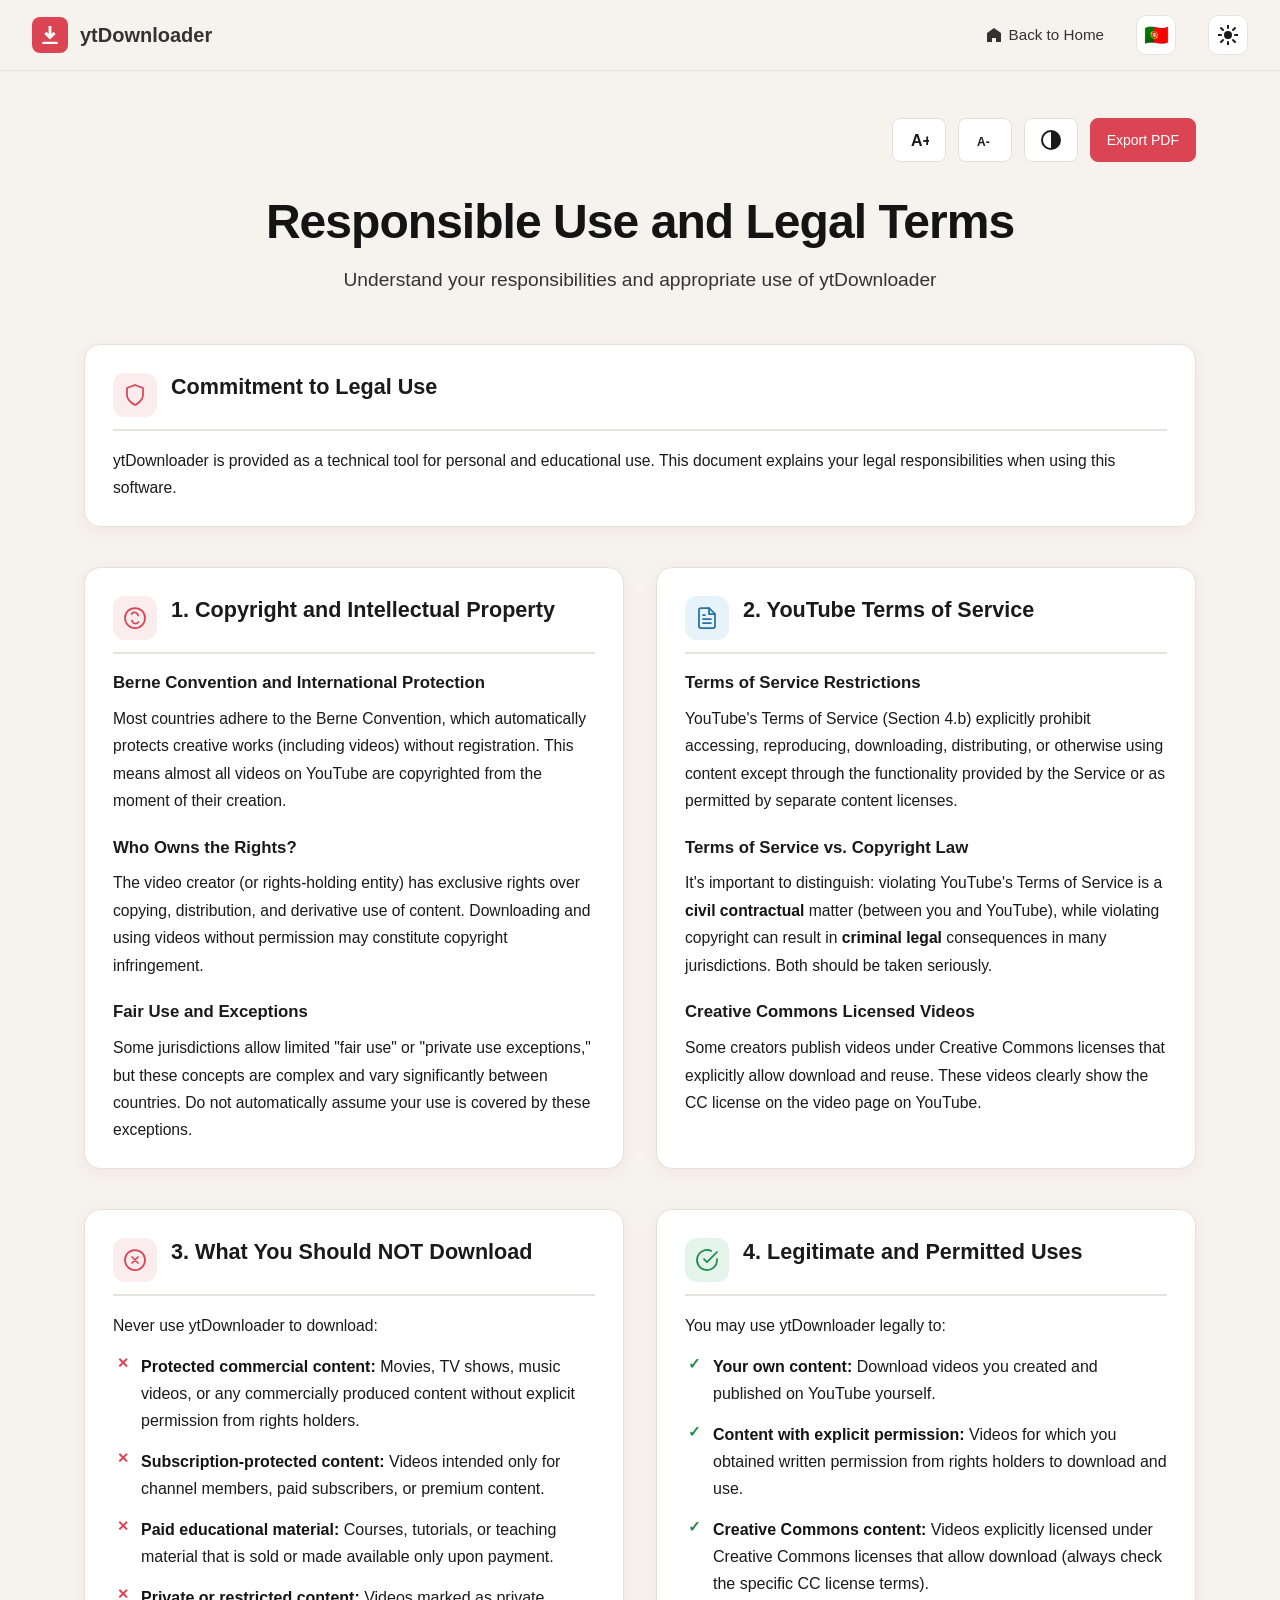
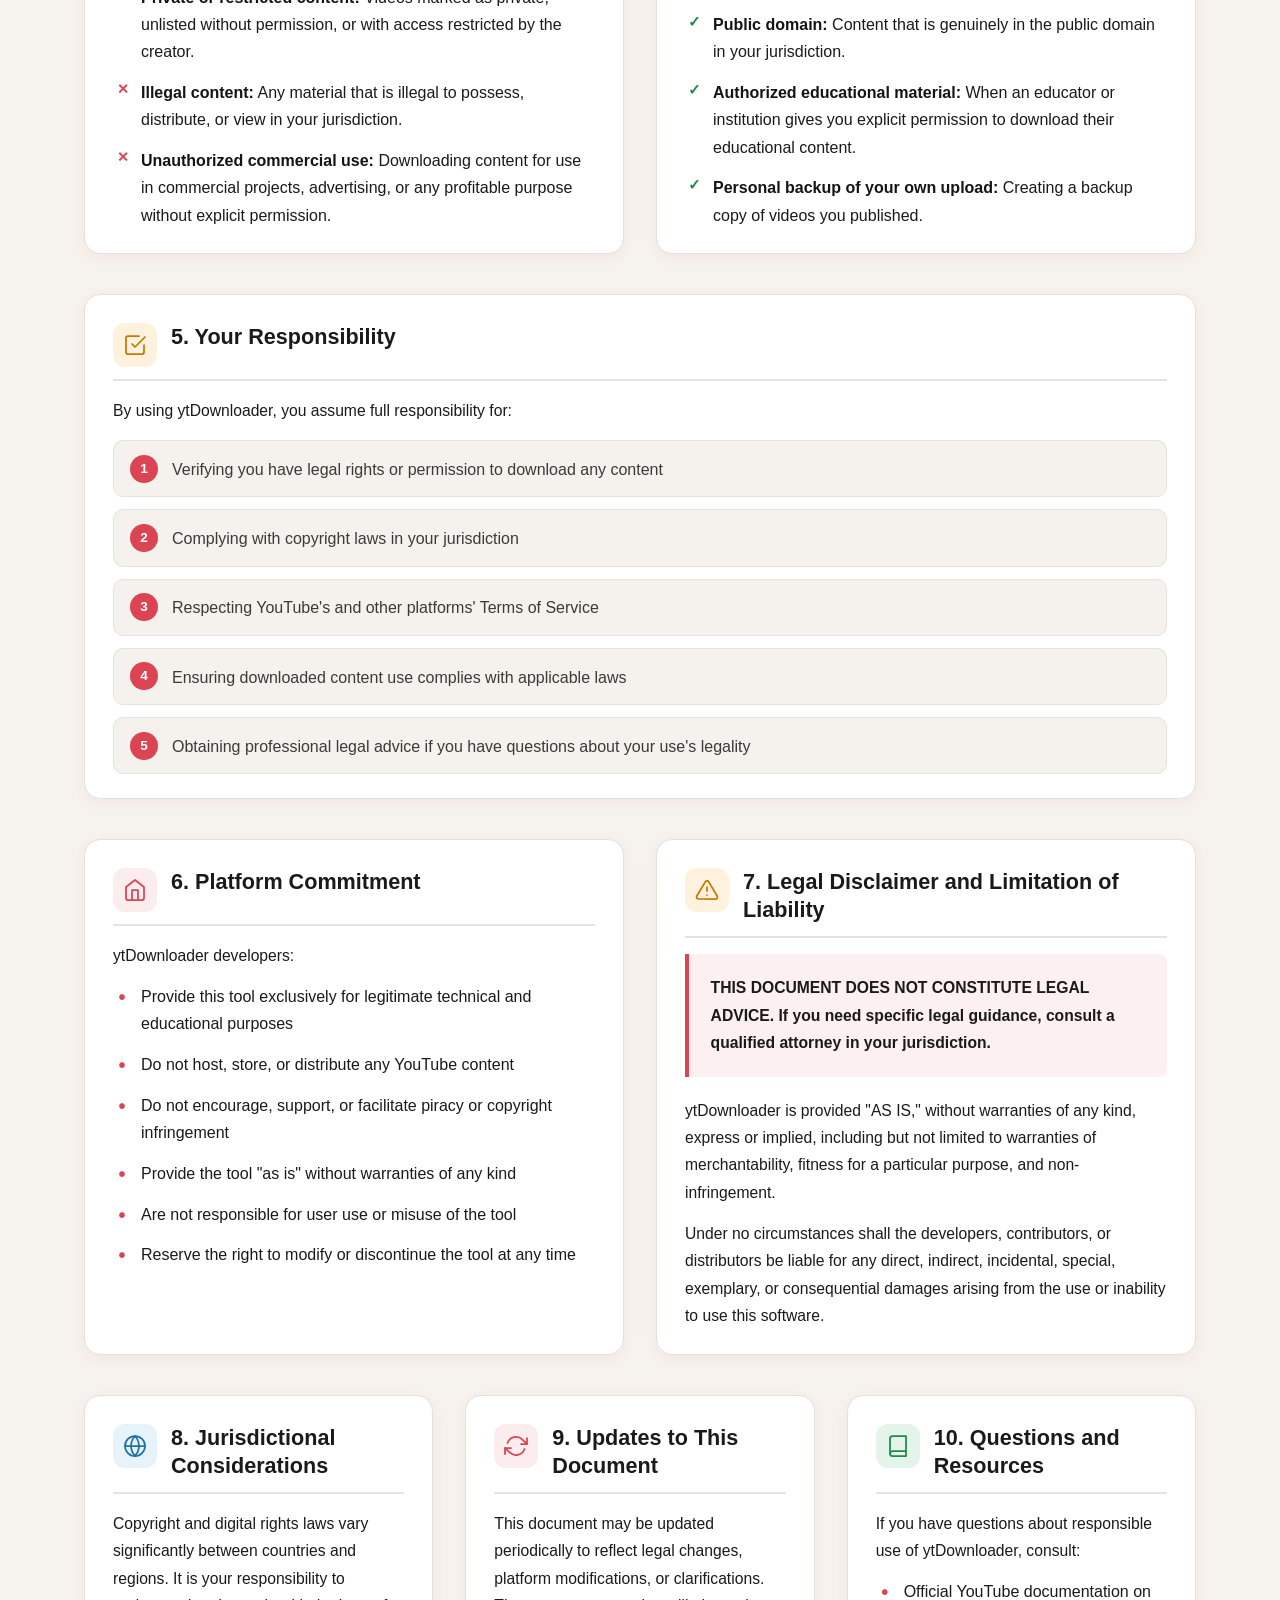
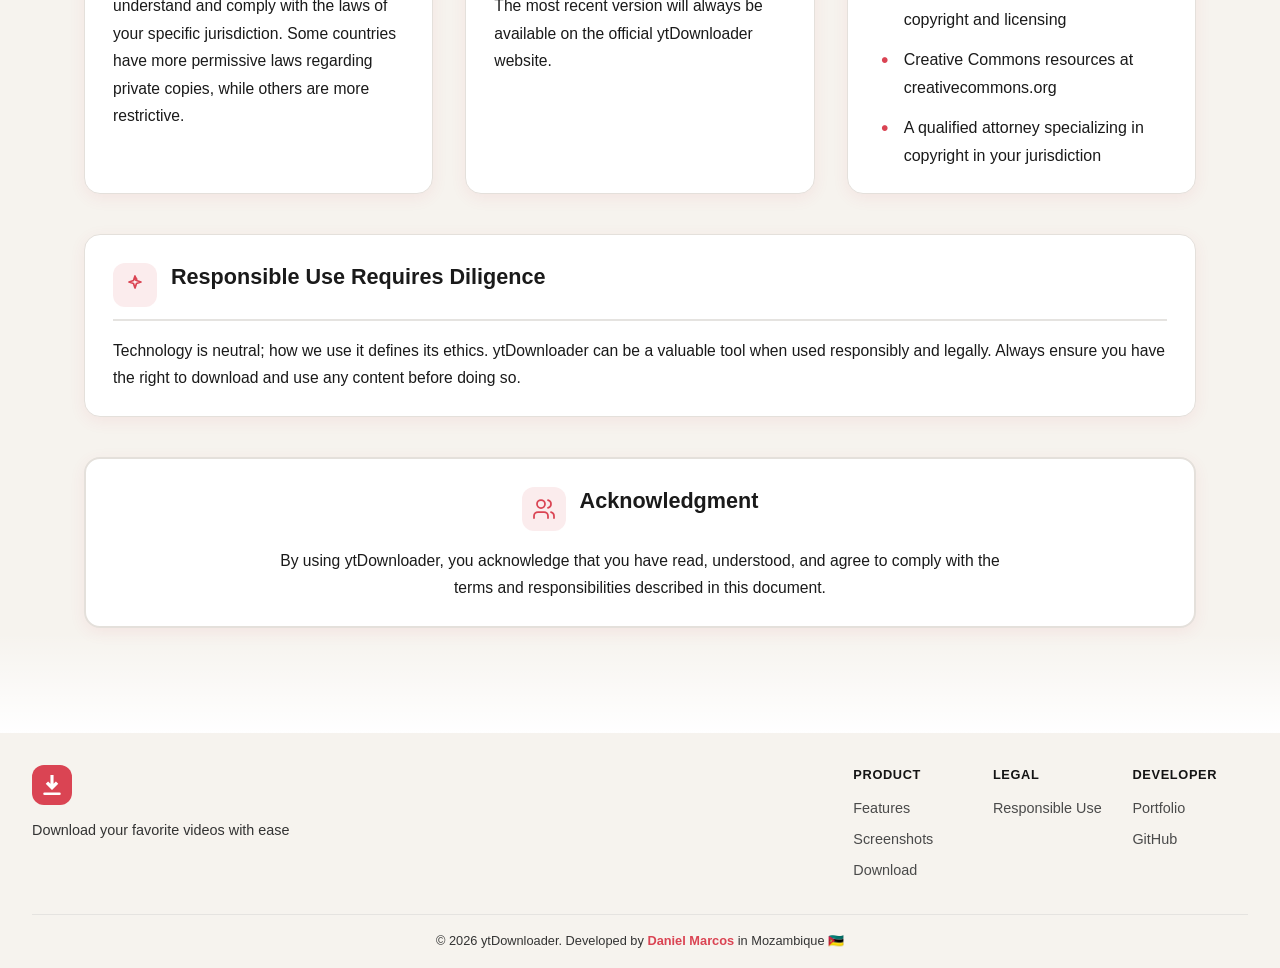
==== commit b3d32ed6: "Fix legal page vertical card spacing - Add margin-bottom: 2.5rem to section.lp-section (more specifi" ====
--- a/uso-responsavel/index.html
+++ b/uso-responsavel/index.html
@@ -19,7 +19,7 @@
 
     <link rel="stylesheet" href="/css/style.css?v=lm2">
     <link rel="stylesheet" href="/css/navbar-icons.css?v=lm2">
-    <link rel="stylesheet" href="/css/legal-page.css?v=pdf6">
+    <link rel="stylesheet" href="/css/legal-page.css?v=gap2">
 </head>
 <body class="legal-page">
     <!-- Skip Link -->
@@ -461,6 +461,6 @@
 
     <script src="/js/i18n.js?v=lm2"></script>
     <script src="/js/script.js?v=lm2"></script>
-    <script src="/js/legal-page.js?v=pdf6"></script>
+    <script src="/js/legal-page.js?v=gap2"></script>
 </body>
 </html>
--- a/css/legal-page.css
+++ b/css/legal-page.css
@@ -129,14 +129,24 @@
     min-height: calc(100vh - 200px);
 }
 
-/* Neutralize any leaked homepage legal-section rules */
+/* Neutralize any leaked homepage legal-section rules.
+   Do NOT zero vertical margins — section.lp-section is more specific than
+   .lp-grid and was collapsing card-row spacing to 0. */
 .legal-page .lp-section,
 .legal-page section.lp-section {
     position: static;
     background: none;
     padding: 0;
-    margin: 0;
+    margin-left: 0;
+    margin-right: 0;
+    margin-top: 0;
+    /* vertical rhythm between card rows / sections */
+    margin-bottom: 2.5rem;
     scroll-margin-top: 90px;
+}
+
+.legal-page .lp-section:last-child {
+    margin-bottom: 0;
 }
 
 .legal-page .lp-section::before,
@@ -145,25 +155,29 @@
     content: none !important;
 }
 
-/* Grid layouts */
-.legal-page .lp-grid {
+/* Grid layouts — horizontal + vertical gaps between cards */
+.legal-page .lp-grid,
+.legal-page section.lp-section.lp-grid {
     display: grid;
     grid-template-columns: repeat(2, 1fr);
-    gap: 2rem;
-    row-gap: 2rem;
-    margin-bottom: 2rem;
-}
-
-.legal-page .lp-grid--3 {
+    column-gap: 2rem;
+    row-gap: 2.5rem;
+    gap: 2.5rem 2rem;
+    margin-bottom: 2.5rem;
+}
+
+.legal-page .lp-grid--3,
+.legal-page section.lp-section.lp-grid--3 {
     grid-template-columns: repeat(3, 1fr);
-    gap: 2rem;
-}
-
-.legal-page .lp-stack {
+    gap: 2.5rem 2rem;
+}
+
+.legal-page .lp-stack,
+.legal-page section.lp-section.lp-stack {
     display: flex;
     flex-direction: column;
-    gap: 2rem;
-    margin-bottom: 2rem;
+    gap: 2.5rem;
+    margin-bottom: 2.5rem;
 }
 
 /* Cards */
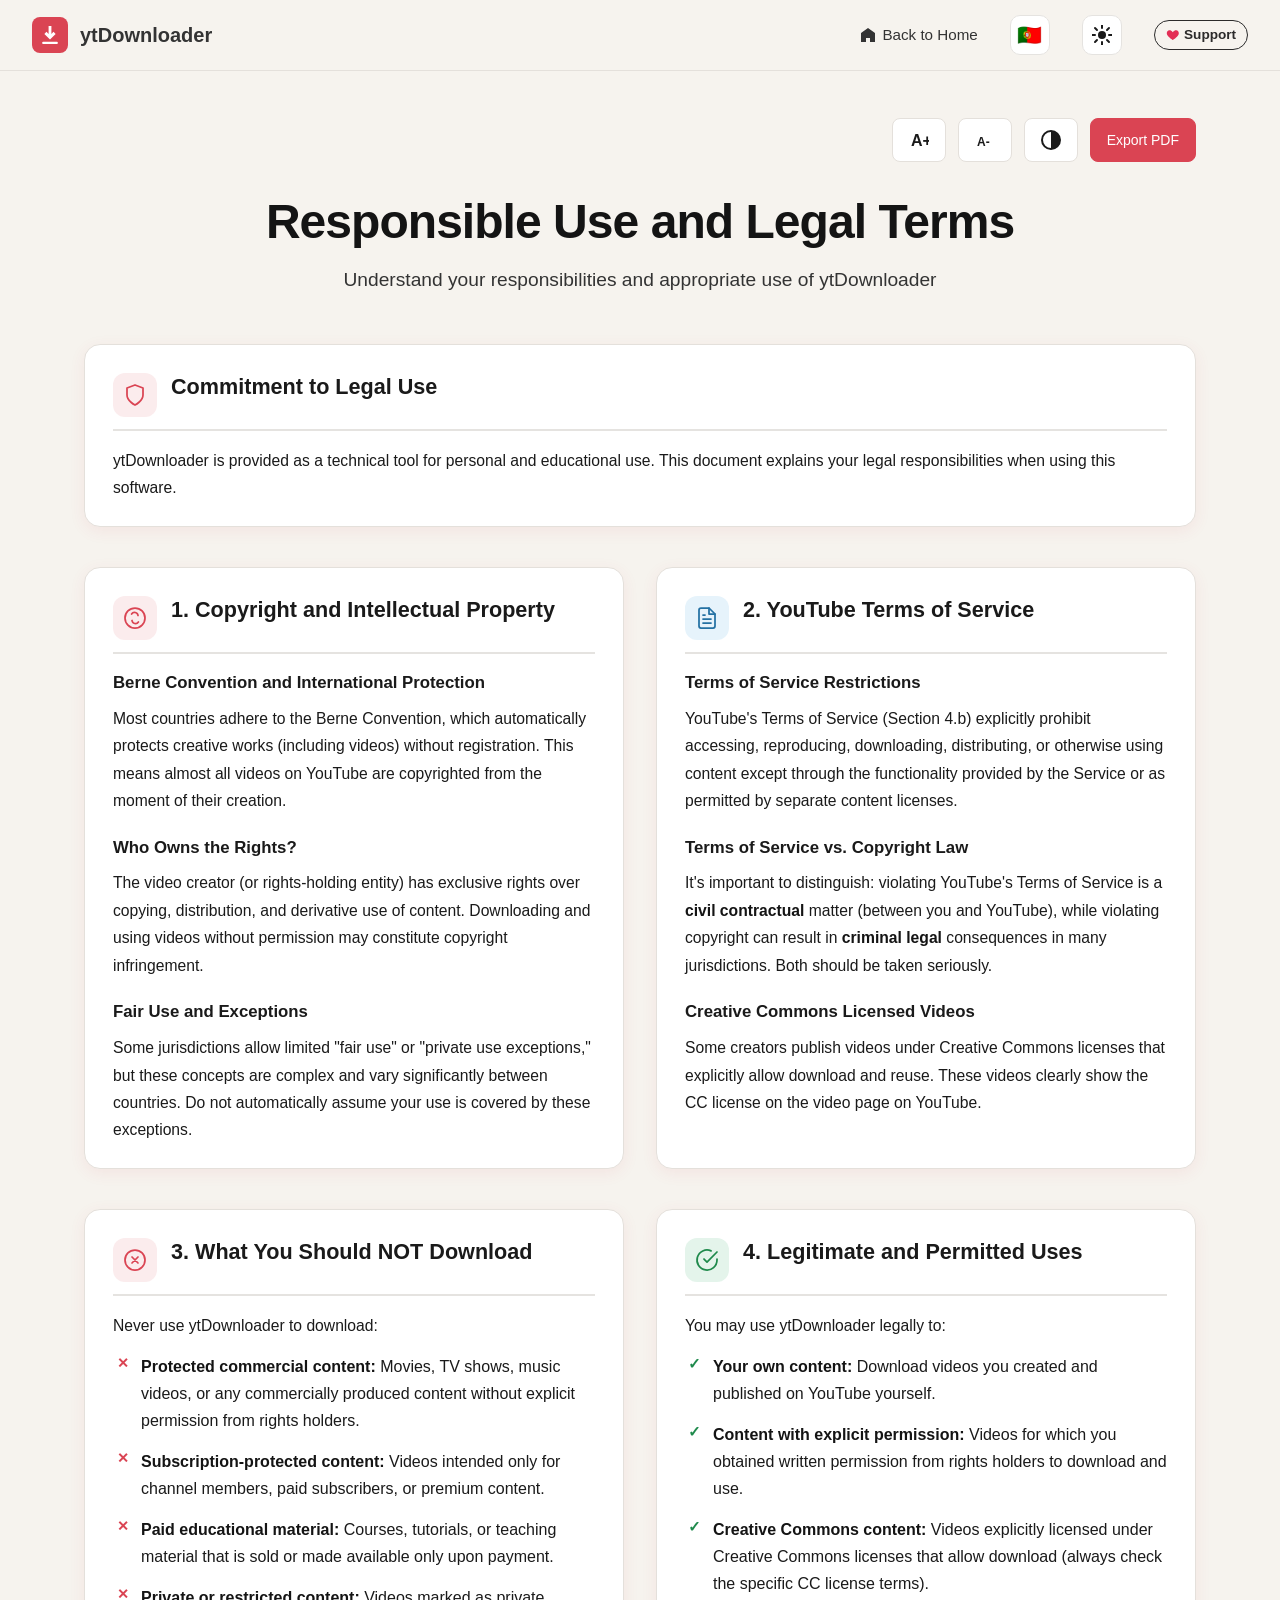
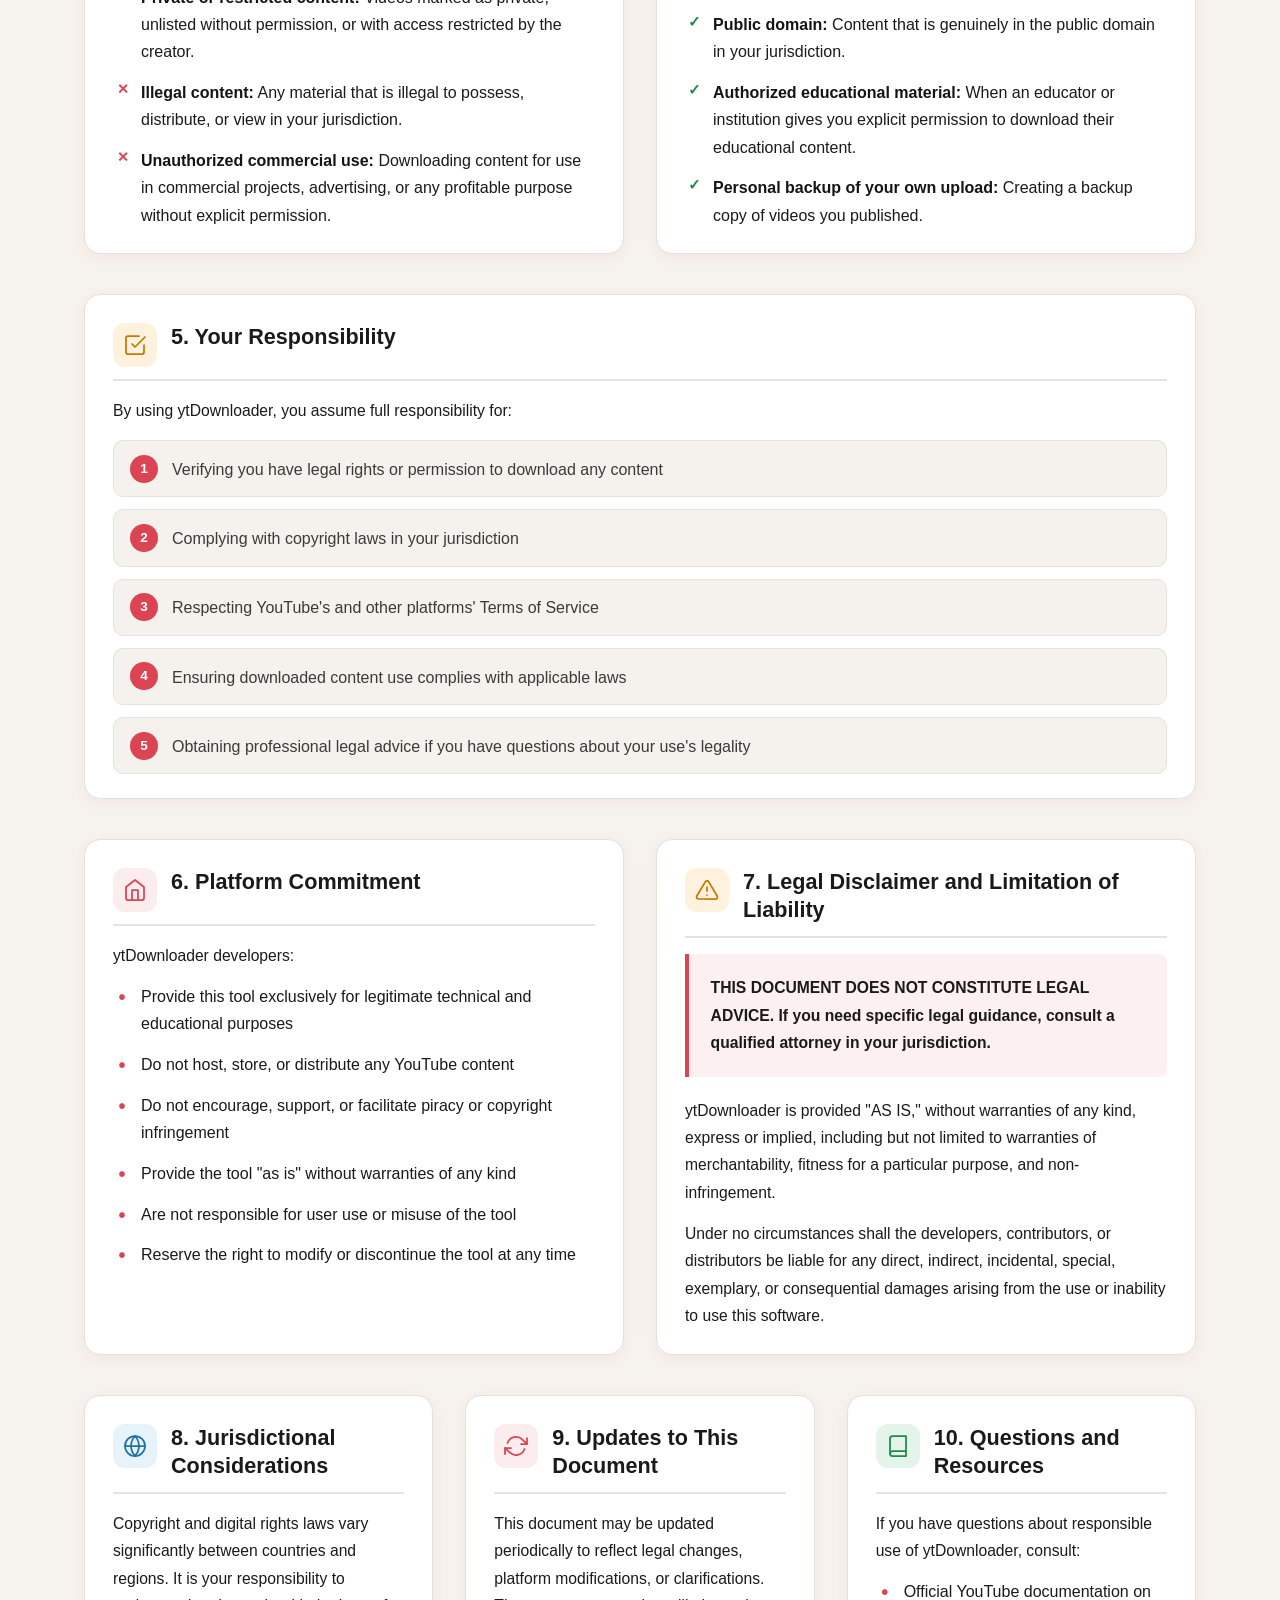
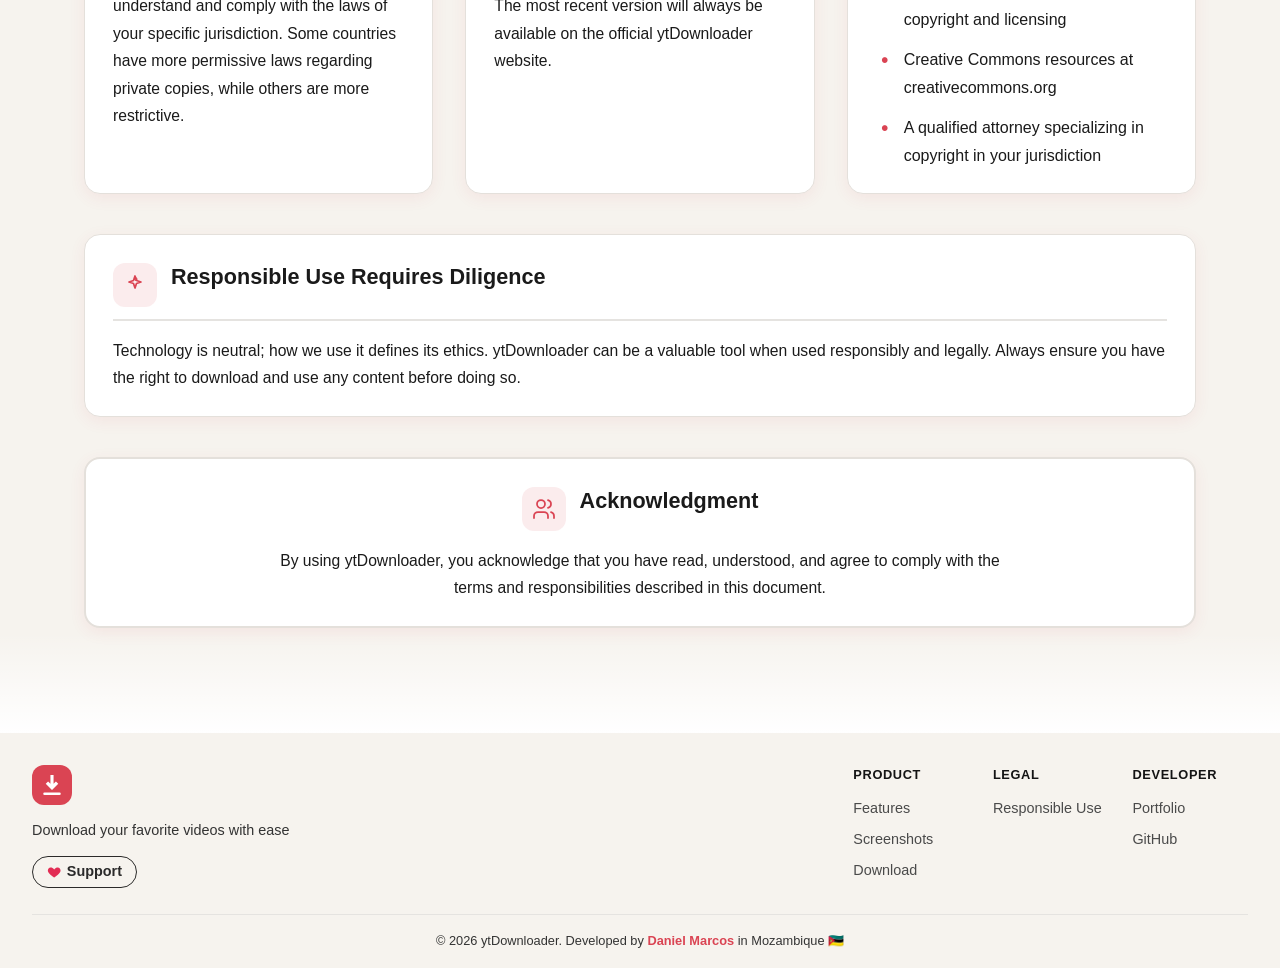
==== commit 73aa9d88: "Replace the old Apoiar dialog with the shared support modal. ytDownloader stays on the free variant." ====
--- a/uso-responsavel/index.html
+++ b/uso-responsavel/index.html
@@ -14,12 +14,15 @@
     <link rel="canonical" href="https://youtubedownloader.danielpro.dev/uso-responsavel">
 
     <!-- Favicon -->
+    <link rel="icon" href="/favicon.ico" sizes="any">
     <link rel="icon" type="image/svg+xml" href="/assets/logo.svg">
-    <link rel="alternate icon" href="/assets/favicon.ico">
-
-    <link rel="stylesheet" href="/css/style.css?v=lm2">
-    <link rel="stylesheet" href="/css/navbar-icons.css?v=lm2">
-    <link rel="stylesheet" href="/css/legal-page.css?v=gap2">
+    <link rel="icon" type="image/png" href="/assets/favicon-32.png" sizes="32x32">
+    <link rel="apple-touch-icon" href="/apple-touch-icon.png">
+
+    <link rel="stylesheet" href="/css/style.css?v=4b392282">
+    <link rel="stylesheet" href="/css/navbar-icons.css?v=3570f947">
+    <link rel="stylesheet" href="/css/legal-page.css?v=513a366c">
+    <link rel="stylesheet" href="/support-modal/support-modal.css?v=1">
 </head>
 <body class="legal-page">
     <!-- Skip Link -->
@@ -33,6 +36,14 @@
                     <img src="/assets/logo.svg" alt="ytDownloader" class="logo-img">
                     <span class="logo-text">ytDownloader</span>
                 </a>
+                
+                <!-- Mobile Menu Toggle -->
+                <button class="mobile-menu-toggle" id="mobileMenuToggle" aria-label="Menu" aria-expanded="false">
+                    <span class="hamburger-line"></span>
+                    <span class="hamburger-line"></span>
+                    <span class="hamburger-line"></span>
+                </button>
+                
                 <div class="nav-links">
                     <a href="/" class="nav-link">
                         <svg width="16" height="16" viewBox="0 0 16 16" fill="currentColor" aria-hidden="true">
@@ -64,6 +75,7 @@
                             <path d="M17 10.5C16 16 11 19 6 17C4 16 2.5 14.5 2 12.5C1 8.5 3.5 4.5 7.5 3C8.5 2.7 9 3.5 8.5 4.3C8 5.2 7.8 6.3 8 7.5C8.5 10.5 11 13 14 13.5C15.2 13.7 16.3 13.5 17.2 13C18 12.5 18.8 13 18.5 14C18.3 14.8 17.7 15.6 17 16.2"/>
                         </svg>
                     </button>
+                    <span class="nav-apoiar" data-apoiar="nav"></span>
                 </div>
             </div>
         </div>
@@ -428,6 +440,7 @@
                     <p class="footer-tagline" data-i18n="footer.tagline">
                         Descarregue os seus vídeos favoritos com facilidade
                     </p>
+                    <div class="footer-apoiar" data-apoiar style="margin-top:14px"></div>
                 </div>
 
                 <div class="footer-links">
@@ -459,8 +472,9 @@
         </div>
     </footer>
 
-    <script src="/js/i18n.js?v=lm2"></script>
-    <script src="/js/script.js?v=lm2"></script>
-    <script src="/js/legal-page.js?v=gap2"></script>
+    <script src="/js/i18n.js?v=314cbcf8"></script>
+    <script src="/support-modal/support-modal.js?v=1" data-variant="free" data-theme="auto" defer></script>
+    <script src="/js/script.js?v=9764a05a"></script>
+    <script src="/js/legal-page.js?v=8db78d3b"></script>
 </body>
 </html>
--- a/css/style.css
+++ b/css/style.css
@@ -71,6 +71,12 @@
     -moz-osx-font-smoothing: grayscale;
 }
 
+html,
+body {
+    max-width: 100%;
+    overflow-x: hidden;
+}
+
 .container {
     max-width: 1280px;
     margin: 0 auto;
@@ -173,6 +179,53 @@
     background: var(--color-primary-light);
     transform: translateY(-1px);
     box-shadow: 0 4px 12px rgba(218, 68, 83, 0.4);
+}
+
+/* Mobile Menu Toggle */
+.mobile-menu-toggle {
+    display: none;
+    flex-direction: column;
+    justify-content: center;
+    align-items: center;
+    width: 40px;
+    height: 40px;
+    border: 1px solid var(--color-border);
+    border-radius: 10px;
+    background: var(--color-surface);
+    cursor: pointer;
+    transition: all var(--transition-base);
+    z-index: 1001;
+}
+
+.mobile-menu-toggle:hover {
+    background: var(--color-surface-light);
+    border-color: var(--color-primary);
+}
+
+.hamburger-line {
+    width: 20px;
+    height: 2px;
+    background: var(--color-text);
+    border-radius: 2px;
+    transition: all var(--transition-base);
+    transform-origin: center;
+}
+
+.hamburger-line:not(:last-child) {
+    margin-bottom: 5px;
+}
+
+.mobile-menu-toggle[aria-expanded="true"] .hamburger-line:nth-child(1) {
+    transform: translateY(7px) rotate(45deg);
+}
+
+.mobile-menu-toggle[aria-expanded="true"] .hamburger-line:nth-child(2) {
+    opacity: 0;
+    transform: scaleX(0);
+}
+
+.mobile-menu-toggle[aria-expanded="true"] .hamburger-line:nth-child(3) {
+    transform: translateY(-7px) rotate(-45deg);
 }
 
 /* Theme Toggle */
@@ -1235,27 +1288,95 @@
         padding: 0 1.5rem;
     }
     
+    /* Show mobile menu toggle */
+    .mobile-menu-toggle {
+        display: flex;
+        position: relative;
+        z-index: 1002;
+    }
+    
+    /* backdrop-filter on .nav traps position:fixed children — expand nav instead */
+    .nav:has(.nav-links.active) {
+        height: 100dvh;
+        height: 100vh;
+        overflow-y: auto;
+        backdrop-filter: none;
+        -webkit-backdrop-filter: none;
+        background: var(--color-surface);
+    }
+    
+    .nav-content {
+        position: relative;
+        flex-wrap: wrap;
+    }
+    
+    /* Mobile navigation panel (absolute inside fixed .nav, not viewport-fixed) */
     .nav-links {
+        position: absolute;
+        top: 70px;
+        left: 0;
+        right: 0;
+        width: 100%;
+        min-height: calc(100dvh - 70px);
+        min-height: calc(100vh - 70px);
+        background: var(--color-surface);
+        flex-direction: column;
+        align-items: stretch;
+        gap: 0;
+        padding: 1.25rem 1.5rem 2.5rem;
+        transform: translateX(100%);
+        transition: transform var(--transition-base);
+        overflow-y: auto;
+        z-index: 1001;
+        border-top: 1px solid var(--color-border);
+        visibility: hidden;
+        pointer-events: none;
+    }
+    
+    .nav-links.active {
+        transform: translateX(0);
+        visibility: visible;
+        pointer-events: auto;
+    }
+    
+    .nav-link {
+        display: flex !important;
+        font-size: 1.125rem;
+        padding: 1rem 0;
+        border-bottom: 1px solid var(--color-border);
+        align-items: center;
         gap: 0.75rem;
     }
     
-    .nav-link {
-        font-size: 0.85rem;
+    .nav-link::after {
         display: none;
     }
     
-    .nav-link:last-child,
+    .nav-link-cta {
+        margin-top: 1rem;
+        justify-content: center;
+        border-bottom: none;
+    }
+    
     .theme-toggle {
-        display: flex;
-    }
-    
-    .theme-toggle {
-        width: 36px;
-        height: 36px;
-    }
-    
+        width: 100%;
+        height: 48px;
+        margin-top: 1rem;
+        justify-content: center;
+        border-bottom: none;
+    }
+    
+    #langToggle {
+        margin-top: 0.5rem;
+    }
+    
+    /* Adjust hero padding to account for fixed nav */
     .hero {
-        padding: 100px 0 80px;
+        padding: 120px 0 80px;
+    }
+    
+    .hero-badge {
+        margin-top: 0.25rem;
     }
     
     .hero-title {
@@ -1332,30 +1453,83 @@
 }
 
 @media (max-width: 480px) {
+    .container {
+        padding: 0 1rem;
+    }
+    
     .nav-content {
         height: 60px;
     }
     
+    .nav-links {
+        top: 60px;
+        padding: 1.5rem 1rem;
+    }
+    
     .logo-text {
         display: none;
     }
     
+    .hero {
+        padding: 110px 0 60px;
+    }
+    
     .hero-title {
         font-size: 2rem;
+        line-height: 1.2;
+        word-wrap: break-word;
+        overflow-wrap: break-word;
     }
     
     .hero-description {
         font-size: 1rem;
+        word-wrap: break-word;
+        overflow-wrap: break-word;
+    }
+    
+    /* Ensure all text elements don't overflow */
+    .feature-title,
+    .legal-title,
+    .download-title,
+    .section-title {
+        word-wrap: break-word;
+        overflow-wrap: break-word;
+    }
+    
+    .hero-ctas {
+        gap: 0.75rem;
     }
     
     .btn {
         padding: 0.75rem 1.5rem;
         font-size: 0.9rem;
+        width: 100%;
     }
     
     .btn-large {
         padding: 1rem 1.75rem;
         font-size: 1rem;
+    }
+    
+    .mobile-menu-toggle {
+        width: 36px;
+        height: 36px;
+    }
+    
+    .hamburger-line {
+        width: 18px;
+    }
+    
+    /* Prevent horizontal overflow */
+    .hero-visual {
+        width: 100%;
+        overflow: hidden;
+    }
+    
+    .feature-card,
+    .legal-card,
+    .download-card {
+        padding: 1.5rem;
     }
 }
 
@@ -1370,3 +1544,207 @@
 [data-scroll-reveal]:nth-child(4) { transition-delay: 0.3s; }
 [data-scroll-reveal]:nth-child(5) { transition-delay: 0.4s; }
 [data-scroll-reveal]:nth-child(6) { transition-delay: 0.5s; }
+
+
+/* Lock page scroll while mobile menu is open */
+body.mobile-menu-open {
+    overflow: hidden;
+    touch-action: none;
+}
+
+/* Apoiar dialog matches the site palette in both themes.
+   Variables live on .dp-support so light and dark do not share one background. */
+.dp-support {
+    --dp-support-accent: #DA4453;
+    --dp-support-bg: #ffffff;
+    --dp-support-fg: #1a1a1a;
+    --dp-support-muted: #4a4a4a;
+    --dp-support-line: #e5e3e0;
+    --dp-support-card: #faf7f3;
+    --dp-support-glow: rgba(218, 68, 83, 0.14);
+}
+
+.dp-support[data-mode="dark"] {
+    --dp-support-bg: #1a1a1a;
+    --dp-support-fg: #ffffff;
+    --dp-support-muted: #b0b0b0;
+    --dp-support-line: #2a2a2a;
+    --dp-support-card: #242424;
+    --dp-support-glow: rgba(218, 68, 83, 0.28);
+}
+
+/* Apoiar no menu mobile: botão largo com texto, como os outros itens */
+@media (max-width: 768px) {
+    .nav-links .nav-apoiar { display: block; width: 100%; }
+    .nav-links .nav-apoiar button.dp-apoiar-btn.dp-nav { width: 100%; height: auto; padding: .85em 1em !important; justify-content: center; font-size: 1rem; border-radius: 12px !important; }
+    .nav-links .nav-apoiar button.dp-apoiar-btn.dp-nav .dp-l { display: inline; }
+}
+
+/* ===== v1.1.0: What's new, release status, older versions ===== */
+[hidden] { display: none !important; }
+
+.hero-badge-link { text-decoration: none; color: inherit; gap: 8px; }
+.hero-badge-link:hover { filter: brightness(1.1); }
+.badge-soon, .badge-new {
+    font-size: 0.7rem;
+    font-weight: 700;
+    letter-spacing: 0.04em;
+    text-transform: uppercase;
+    padding: 2px 8px;
+    border-radius: 999px;
+}
+.badge-soon { background: rgba(243, 156, 18, 0.15); color: var(--accent-amber); }
+.badge-new { background: rgba(74, 222, 128, 0.15); color: var(--color-success); }
+
+.whatsnew { padding: 96px 0; position: relative; }
+.whatsnew::before {
+    content: '';
+    position: absolute;
+    inset: 0;
+    background: radial-gradient(ellipse 60% 40% at 50% 0%, rgba(218, 68, 83, 0.10), transparent 70%);
+    pointer-events: none;
+}
+.whatsnew .container { position: relative; }
+.whatsnew-status { margin-top: 16px; }
+.status-pill {
+    display: inline-block;
+    font-size: 0.85rem;
+    font-weight: 600;
+    padding: 6px 14px;
+    border-radius: 999px;
+    border: 1px solid var(--color-border);
+}
+.status-soon { color: var(--accent-amber); background: rgba(243, 156, 18, 0.08); border-color: rgba(243, 156, 18, 0.25); }
+.status-ready { color: var(--color-success); background: rgba(74, 222, 128, 0.08); border-color: rgba(74, 222, 128, 0.25); }
+
+.whatsnew-grid {
+    list-style: none;
+    display: grid;
+    grid-template-columns: repeat(auto-fill, minmax(240px, 1fr));
+    gap: 16px;
+    margin-top: 40px;
+}
+.whatsnew-item {
+    background: linear-gradient(180deg, var(--color-surface-light), var(--color-surface));
+    border: 1px solid var(--color-border);
+    border-radius: var(--border-radius-lg);
+    padding: 22px 22px 20px;
+    transition: border-color var(--transition-base), transform var(--transition-base);
+}
+.whatsnew-item:hover { border-color: rgba(218, 68, 83, 0.45); transform: translateY(-2px); }
+.whatsnew-item h3 {
+    font-size: 1.05rem;
+    margin-bottom: 8px;
+    color: var(--color-text);
+    display: flex;
+    align-items: center;
+    gap: 8px;
+}
+.whatsnew-item h3::before {
+    content: '';
+    width: 8px;
+    height: 8px;
+    border-radius: 50%;
+    background: var(--color-primary);
+    flex-shrink: 0;
+}
+.whatsnew-item p { color: var(--color-text-secondary); font-size: 0.93rem; line-height: 1.55; }
+
+.download-soon {
+    margin: 20px auto 0;
+    max-width: 520px;
+    font-size: 0.9rem;
+    color: var(--color-text-secondary);
+    line-height: 1.5;
+}
+.older-versions {
+    margin: 24px auto 0;
+    max-width: 460px;
+    text-align: left;
+    border: 1px solid var(--color-border);
+    border-radius: var(--border-radius);
+    background: rgba(0, 0, 0, 0.15);
+}
+[data-theme="light"] .older-versions { background: var(--color-surface-light); }
+.older-versions summary {
+    cursor: pointer;
+    padding: 12px 16px;
+    font-weight: 600;
+    color: var(--color-text-secondary);
+    list-style-position: inside;
+}
+.older-versions[open] summary { border-bottom: 1px solid var(--color-border); }
+.older-versions-list { list-style: none; padding: 6px 0; }
+.older-version {
+    display: flex;
+    align-items: center;
+    gap: 12px;
+    padding: 10px 16px;
+}
+.older-version-name { font-weight: 700; color: var(--color-text); min-width: 56px; }
+.older-version-meta { color: var(--color-text-tertiary); font-size: 0.85rem; flex: 1; }
+.older-version-link { color: var(--color-primary-light); font-weight: 600; text-decoration: none; font-size: 0.9rem; }
+.older-version-link:hover { text-decoration: underline; }
+.older-version-soon { color: var(--accent-amber); font-size: 0.85rem; font-weight: 600; }
+
+@media (max-width: 768px) {
+    .whatsnew { padding: 64px 0; }
+    .whatsnew-grid { grid-template-columns: 1fr; gap: 12px; margin-top: 28px; }
+}
+
+/* ---- r2: hero rotating word ---- */
+.sr-only{position:absolute!important;width:1px;height:1px;padding:0;margin:-1px;overflow:hidden;clip:rect(0,0,0,0);white-space:nowrap;border:0}
+.hero-title-lead{display:block}
+.rotator{display:inline-grid;vertical-align:bottom;overflow:hidden;padding:0 .08em .12em;margin-bottom:-.12em}
+.rotator .rw{grid-area:1/1;font-weight:800;opacity:0;transform:translateY(40%);filter:blur(2px);transition:transform .4s cubic-bezier(.2,.8,.2,1),opacity .25s ease,filter .3s ease;white-space:nowrap}
+.rotator .rw.is-active{opacity:1;transform:none;filter:none;transition-delay:.12s}
+.rotator .rw.is-leaving{opacity:0;transform:translateY(-40%);transition-duration:.25s}
+.rw-yt{color:#ff3b3b}
+[data-theme="light"] .rw-yt{color:#e00000}
+.rw-fb{color:#3b8bff}
+[data-theme="light"] .rw-fb{color:#1877f2}
+.rw-ig{background:linear-gradient(90deg,#feda75,#fa7e1e 30%,#d62976 65%,#962fbf);-webkit-background-clip:text;background-clip:text;-webkit-text-fill-color:transparent;color:transparent}
+.rw-x{color:#f5f5f5;font-weight:900}
+[data-theme="light"] .rw-x{color:#0f1419}
+.rw-tt{color:#fff;text-shadow:-2px -1px 0 #25f4ee,2px 1px 0 #fe2c55}
+[data-theme="light"] .rw-tt{color:#111}
+.rw-vm{color:#1ab7ea}
+[data-theme="light"] .rw-vm{color:#0d93c0}
+@media (prefers-reduced-motion: reduce){.rotator .rw{transition:none}}
+/* ---- r2: what's new icons ---- */
+.whatsnew-item h3::before{display:none}
+.wn-ic{display:inline-flex;align-items:center;justify-content:center;width:40px;height:40px;border-radius:11px;margin-bottom:14px;color:var(--color-primary-light);background:linear-gradient(145deg,rgba(218,68,83,.18),rgba(218,68,83,.06));border:1px solid rgba(218,68,83,.25);box-shadow:inset 0 1px 0 rgba(255,255,255,.06)}
+.wn-ic svg{width:20px;height:20px}
+[data-theme="light"] .wn-ic{color:var(--color-primary);background:linear-gradient(145deg,rgba(218,68,83,.12),rgba(218,68,83,.04))}
+.whatsnew-item:hover .wn-ic{border-color:rgba(218,68,83,.45)}
+.rotator{clip-path:inset(0 -.2em);}
+/* ---- r2: responsive tap targets ---- */
+@media (max-width: 768px){
+  .mobile-menu-toggle{width:44px;height:44px}
+  .older-version-link{display:inline-flex;align-items:center;min-height:40px}
+  .footer-column a{display:inline-flex;align-items:center;min-height:40px}
+}
+@media (max-width: 1100px) and (min-width: 769px){
+  .nav-links{gap:4px}
+  .nav-link{padding-left:8px;padding-right:8px}
+}
+/* ---- r3: mobile/tablet hero ---- */
+@media (max-width: 900px){
+  .hero-visual{display:none!important}
+  .hero{min-height:auto;padding:120px 0 72px}
+  .hero .container{grid-template-columns:1fr}
+  .hero-content{max-width:600px;margin:0 auto;text-align:center}
+  .hero-ctas{justify-content:center}
+  .hero-info{justify-content:center}
+  .hero-title{font-size:clamp(2.1rem,7vw,3rem);line-height:1.12}
+}
+@media (max-width: 640px){
+  .hero{padding:96px 0 56px}
+  .hero-content{text-align:left}
+  .hero-title{font-size:clamp(1.95rem,8.6vw,2.4rem);margin-bottom:1rem}
+  .hero-description{font-size:1rem;line-height:1.6;margin-bottom:1.75rem}
+  .hero-ctas{flex-direction:column;align-items:stretch;gap:.75rem}
+  .hero-ctas .btn{width:100%;justify-content:center;min-height:48px}
+  .hero-info{justify-content:flex-start;flex-wrap:wrap;margin-top:1.25rem;font-size:.85rem}
+}
+@media (min-width: 641px) and (max-width: 900px){.hero-ctas{flex-direction:row;flex-wrap:wrap}.hero-ctas .btn{width:auto;min-width:200px}}
--- a/support-modal/support-modal.css
+++ b/support-modal/support-modal.css
@@ -0,0 +1,598 @@
+/* Apoiar / Support modal. Namespace: .dp-support and button.dp-apoiar-btn.
+   Theme with the variables below. M-Pesa is the QR mark only. */
+
+:root {
+  --dp-support-accent: #e11d48;
+}
+
+button.dp-apoiar-btn {
+  display: inline-flex !important;
+  align-items: center;
+  gap: 0.4em;
+  font: inherit;
+  font-size: 0.9em;
+  font-weight: 600;
+  line-height: 1.2;
+  padding: 0.45em 0.95em !important;
+  border-radius: 999px !important;
+  border: 1px solid currentColor !important;
+  background: transparent;
+  color: inherit;
+  cursor: pointer;
+  opacity: 0.92;
+  transition: opacity 0.15s, transform 0.15s, background 0.15s;
+  white-space: nowrap;
+  text-decoration: none;
+  margin: 0;
+  vertical-align: middle;
+  box-shadow: none;
+}
+
+button.dp-apoiar-btn:hover {
+  opacity: 1;
+  transform: translateY(-1px);
+  background: rgba(127, 127, 127, 0.12);
+}
+
+button.dp-apoiar-btn:focus-visible {
+  outline: 2px solid var(--dp-support-accent, #e11d48);
+  outline-offset: 2px;
+}
+
+button.dp-apoiar-btn svg {
+  display: inline-block !important;
+  color: var(--dp-support-accent, #e11d48);
+  flex: none;
+  width: 1em;
+  height: 1em;
+  max-width: none;
+}
+
+button.dp-apoiar-btn.dp-link {
+  border: 0 !important;
+  padding: 0 !important;
+  font-size: inherit;
+  font-weight: inherit;
+  background: none;
+}
+
+button.dp-apoiar-btn.dp-link:hover {
+  background: none;
+  text-decoration: underline;
+}
+
+button.dp-apoiar-btn.dp-nav {
+  font-size: 0.85em;
+  padding: 0.4em 0.8em !important;
+  gap: 0.35em;
+}
+
+@media (max-width: 560px) {
+  button.dp-apoiar-btn.dp-nav {
+    padding: 0 !important;
+    width: 34px;
+    height: 34px;
+    justify-content: center;
+  }
+
+  button.dp-apoiar-btn.dp-nav .dp-l {
+    display: none;
+  }
+}
+
+button.dp-apoiar-float {
+  position: fixed;
+  left: 16px;
+  bottom: 16px;
+  z-index: 2147483000;
+  background: var(--dp-support-accent, #e11d48);
+  color: #fff;
+  border-color: transparent !important;
+  box-shadow: 0 6px 20px rgba(0, 0, 0, 0.25);
+}
+
+button.dp-apoiar-float svg {
+  color: #fff;
+}
+
+button.dp-apoiar-float:hover {
+  background: var(--dp-support-accent, #e11d48);
+}
+
+.dp-support {
+  --dp-bg: var(--dp-support-bg, #fefefe);
+  --dp-fg: var(--dp-support-fg, #0d0d0f);
+  --dp-mut: var(--dp-support-muted, #5a5a68);
+  --dp-line: var(--dp-support-line, #e8e3e9);
+  --dp-card: var(--dp-support-card, #faf8fb);
+  --dp-accent: var(--dp-support-accent, #e11d48);
+  --dp-glow: var(--dp-support-glow, rgba(225, 29, 72, 0.12));
+  --dp-lab: #e60000;
+  --dp-card-shadow: 0 1px 3px rgba(0, 0, 0, 0.04);
+  --dp-card-border: var(--dp-line);
+  --dp-logo-shadow: 0 1px 3px rgba(0, 0, 0, 0.18), inset 0 0 0 1px rgba(0, 0, 0, 0.06);
+  position: fixed;
+  inset: 0;
+  z-index: 2147483646;
+  font: 14px/1.4 system-ui, -apple-system, "Segoe UI", Roboto, Inter, Arial, sans-serif;
+  color: var(--dp-fg);
+  letter-spacing: normal;
+}
+
+.dp-support[hidden] {
+  display: none !important;
+}
+
+.dp-support[data-mode="dark"] {
+  --dp-bg: var(--dp-support-bg, #0f0d15);
+  --dp-fg: var(--dp-support-fg, #f5f3f7);
+  --dp-mut: var(--dp-support-muted, #a8a3b0);
+  --dp-line: var(--dp-support-line, #2a2430);
+  --dp-card: var(--dp-support-card, #1a1621);
+  --dp-glow: var(--dp-support-glow, rgba(225, 29, 72, 0.22));
+  --dp-lab: #ff4d4d;
+  --dp-card-shadow: 0 2px 8px rgba(0, 0, 0, 0.25);
+  --dp-card-border: rgba(225, 29, 72, 0.08);
+  --dp-logo-shadow: 0 1px 3px rgba(0, 0, 0, 0.4), 0 0 0 1px rgba(255, 255, 255, 0.14);
+}
+
+.dp-support *,
+.dp-support *::before,
+.dp-support *::after {
+  box-sizing: border-box;
+}
+
+.dp-support-overlay {
+  position: absolute;
+  inset: 0;
+  display: flex;
+  align-items: center;
+  justify-content: center;
+  padding: 16px;
+  background: rgba(2, 6, 23, 0.62);
+  -webkit-backdrop-filter: blur(3px);
+  backdrop-filter: blur(3px);
+  overflow: hidden;
+  opacity: 0;
+  transition: opacity 0.16s;
+}
+
+.dp-support.is-open .dp-support-overlay {
+  opacity: 1;
+}
+
+.dp-support-panel {
+  width: 100%;
+  max-width: 390px;
+  max-height: calc(100dvh - 32px);
+  margin: auto;
+  padding: 18px;
+  position: relative;
+  overflow: hidden;
+  text-align: left;
+  color: var(--dp-fg);
+  background: var(--dp-bg);
+  border-radius: 16px;
+  box-shadow: 0 24px 60px rgba(0, 0, 0, 0.35);
+  transform: translateY(8px) scale(0.98);
+  transition: transform 0.16s;
+}
+
+.dp-support.is-open .dp-support-panel {
+  transform: none;
+}
+
+.dp-support-panel:focus {
+  outline: none;
+}
+
+.dp-support h2 {
+  display: flex;
+  align-items: center;
+  gap: 7px;
+  margin: 0 30px 4px 0;
+  font-family: inherit;
+  font-size: 17.5px;
+  font-weight: 750;
+  line-height: 1.2;
+  letter-spacing: 0;
+}
+
+.dp-support h2 svg {
+  width: 1em;
+  height: 1em;
+  max-width: none;
+  flex: none;
+  display: block;
+  color: var(--dp-accent);
+  filter: drop-shadow(0 0 8px var(--dp-glow));
+}
+
+.dp-support p {
+  margin: 0;
+}
+
+.dp-support-sub {
+  margin: 0 0 14px;
+  color: var(--dp-mut);
+  font-size: 12.5px;
+}
+
+.dp-support[data-variant="paid"] .dp-support-sub {
+  margin-bottom: 4px;
+}
+
+.dp-support-note {
+  margin: 0 0 12px;
+  color: var(--dp-mut);
+  font-size: 11px;
+  line-height: 1.35;
+}
+
+.dp-support-note[hidden],
+.dp-support-more[hidden],
+.dp-support-lightbox[hidden] {
+  display: none !important;
+}
+
+.dp-support-card {
+  border: 1px solid var(--dp-card-border);
+  background: var(--dp-card);
+  border-radius: 12px;
+  padding: 12px;
+  margin-bottom: 8px;
+  box-shadow: var(--dp-card-shadow);
+}
+
+.dp-support-mpesa {
+  display: flex;
+  gap: 12px;
+  align-items: center;
+}
+
+.dp-support-qr {
+  width: 80px;
+  height: 80px;
+  flex: none;
+  margin: 0;
+  padding: 0;
+  border-radius: 8px;
+  border: 2px solid transparent;
+  background: #fff;
+  cursor: pointer;
+  display: block;
+  transition: transform 0.15s, box-shadow 0.15s, border-color 0.15s;
+}
+
+.dp-support-qr:hover {
+  transform: scale(1.02);
+  box-shadow: 0 4px 12px var(--dp-glow);
+  border-color: var(--dp-accent);
+}
+
+.dp-support-qr svg,
+.dp-support-lightbox-qr svg {
+  display: block;
+  width: 100%;
+  height: 100%;
+  max-width: none;
+}
+
+.dp-support-lightbox-qr svg {
+  width: 100%;
+  height: auto;
+}
+
+.dp-support-lab {
+  display: flex;
+  align-items: center;
+  gap: 7px;
+  margin-bottom: 2px;
+  color: var(--dp-lab);
+  font-size: 13px;
+  font-weight: 750;
+  letter-spacing: 0.01em;
+}
+
+.dp-support-lab .dp-support-logo {
+  width: 30px;
+  height: 30px;
+  border-radius: 8px;
+}
+
+.dp-support-name {
+  margin: 3px 0 5px;
+  font-size: 13px;
+  font-weight: 650;
+}
+
+.dp-support-scan,
+.dp-support-hint {
+  color: var(--dp-mut);
+  font-size: 12px;
+}
+
+.dp-support-hint {
+  margin-top: 4px;
+  font-size: 11.5px;
+}
+
+.dp-support-grid {
+  display: grid;
+  grid-template-columns: 1fr 1fr;
+  gap: 8px;
+  margin-bottom: 8px;
+}
+
+.dp-support button,
+.dp-support a {
+  font: inherit;
+  letter-spacing: normal;
+  cursor: pointer;
+  text-decoration: none;
+}
+
+.dp-support-platform {
+  display: flex;
+  flex-direction: column;
+  align-items: center;
+  justify-content: center;
+  gap: 6px;
+  padding: 10px 8px;
+  border: 1px solid var(--dp-line);
+  border-radius: 12px;
+  background: var(--dp-card);
+  color: var(--dp-fg);
+  text-align: center;
+  transition: border-color 0.15s, transform 0.15s, box-shadow 0.15s;
+}
+
+.dp-support-platform:hover {
+  border-color: var(--dp-accent);
+  transform: translateY(-1px);
+  box-shadow: 0 4px 12px var(--dp-glow);
+}
+
+.dp-support-logo {
+  width: 34px;
+  height: 34px;
+  border-radius: 9px;
+  display: block;
+  flex: none;
+  overflow: hidden;
+  box-shadow: var(--dp-logo-shadow);
+}
+
+.dp-support-logo svg {
+  display: block;
+  width: 100%;
+  height: 100%;
+  max-width: none;
+}
+
+.dp-support-platform strong {
+  display: block;
+  font-size: 13px;
+  font-weight: 650;
+}
+
+.dp-support-platform small {
+  display: block;
+  margin-top: 2px;
+  color: var(--dp-mut);
+  font-size: 11px;
+}
+
+.dp-support-paypal {
+  display: flex;
+  gap: 11px;
+  align-items: flex-start;
+}
+
+.dp-support-paypal-body {
+  min-width: 0;
+}
+
+.dp-support-paypal-body strong {
+  display: block;
+  font-size: 13px;
+  font-weight: 650;
+}
+
+.dp-support-mail {
+  margin: 2px 0 7px;
+  font-size: 13px;
+  font-weight: 650;
+  word-break: break-all;
+}
+
+.dp-support-row {
+  display: flex;
+  flex-wrap: wrap;
+  gap: 7px;
+}
+
+.dp-support-chip {
+  display: inline-flex;
+  align-items: center;
+  gap: 6px;
+  margin: 0;
+  padding: 6px 11px;
+  border: 1px solid var(--dp-line);
+  border-radius: 999px;
+  background: var(--dp-bg);
+  color: var(--dp-fg);
+  font-size: 12.5px;
+  font-weight: 600;
+  text-decoration: none;
+  transition: border-color 0.15s, color 0.15s;
+}
+
+.dp-support-chip:hover {
+  border-color: var(--dp-accent);
+}
+
+.dp-support-chip.is-ok {
+  border-color: #16a34a;
+  color: #16a34a;
+}
+
+.dp-support-close {
+  position: absolute;
+  top: 12px;
+  right: 12px;
+  width: 30px;
+  height: 30px;
+  margin: 0;
+  padding: 0;
+  border: 0;
+  border-radius: 50%;
+  background: transparent;
+  color: var(--dp-mut);
+  font-size: 20px;
+  line-height: 1;
+  transition: background 0.15s, color 0.15s;
+}
+
+.dp-support-close:hover {
+  background: var(--dp-card);
+  color: var(--dp-fg);
+}
+
+.dp-support-more {
+  margin-top: 6px;
+  text-align: center;
+  font-size: 12px;
+}
+
+.dp-support-more a {
+  color: var(--dp-mut);
+  transition: color 0.15s;
+}
+
+.dp-support-more a:hover {
+  color: var(--dp-accent);
+}
+
+.dp-support button:focus-visible,
+.dp-support a:focus-visible {
+  outline: 2px solid var(--dp-accent);
+  outline-offset: 2px;
+}
+
+.dp-support-lightbox {
+  position: fixed;
+  inset: 0;
+  z-index: 2147483647;
+  display: flex;
+  align-items: center;
+  justify-content: center;
+  padding: 20px;
+  background: rgba(0, 0, 0, 0.85);
+  opacity: 0;
+  transition: opacity 0.2s;
+}
+
+.dp-support-lightbox.is-on {
+  opacity: 1;
+}
+
+.dp-support-lightbox-qr {
+  max-width: min(90vw, 400px);
+  max-height: 90vh;
+  padding: 16px;
+  border-radius: 12px;
+  background: #fff;
+  box-shadow: 0 25px 50px rgba(0, 0, 0, 0.5);
+  transform: scale(0.95);
+  transition: transform 0.2s;
+}
+
+.dp-support-lightbox.is-on .dp-support-lightbox-qr {
+  transform: scale(1);
+}
+
+.dp-support-lightbox-close {
+  position: absolute;
+  top: 12px;
+  right: 12px;
+  width: 40px;
+  height: 40px;
+  margin: 0;
+  padding: 0;
+  border: 0;
+  border-radius: 50%;
+  background: rgba(255, 255, 255, 0.15);
+  color: #fff;
+  font-size: 28px;
+  line-height: 1;
+  cursor: pointer;
+  -webkit-backdrop-filter: blur(10px);
+  backdrop-filter: blur(10px);
+  transition: background 0.15s;
+}
+
+.dp-support-lightbox-close:hover {
+  background: rgba(255, 255, 255, 0.25);
+}
+
+.dp-support-lightbox-close:focus-visible {
+  outline: 2px solid #fff;
+  outline-offset: 2px;
+}
+
+@media (max-width: 380px) {
+  .dp-support-panel {
+    padding: 16px;
+  }
+
+  .dp-support-qr {
+    width: 72px;
+    height: 72px;
+  }
+}
+
+@media (max-height: 700px) {
+  .dp-support-panel {
+    padding: 12px 14px;
+  }
+
+  .dp-support h2 {
+    font-size: 16px;
+  }
+
+  .dp-support-sub {
+    margin-bottom: 8px;
+  }
+
+  .dp-support-card {
+    padding: 8px;
+    margin-bottom: 6px;
+  }
+
+  .dp-support-qr {
+    width: 64px;
+    height: 64px;
+  }
+
+  .dp-support-grid {
+    gap: 6px;
+  }
+
+  .dp-support-platform {
+    gap: 4px;
+    padding: 8px 6px;
+  }
+}
+
+@media (prefers-reduced-motion: reduce) {
+  .dp-support-overlay,
+  .dp-support-panel,
+  .dp-support-platform,
+  .dp-support-qr,
+  .dp-support-lightbox,
+  .dp-support-lightbox-qr,
+  button.dp-apoiar-btn {
+    transition: none;
+  }
+}
